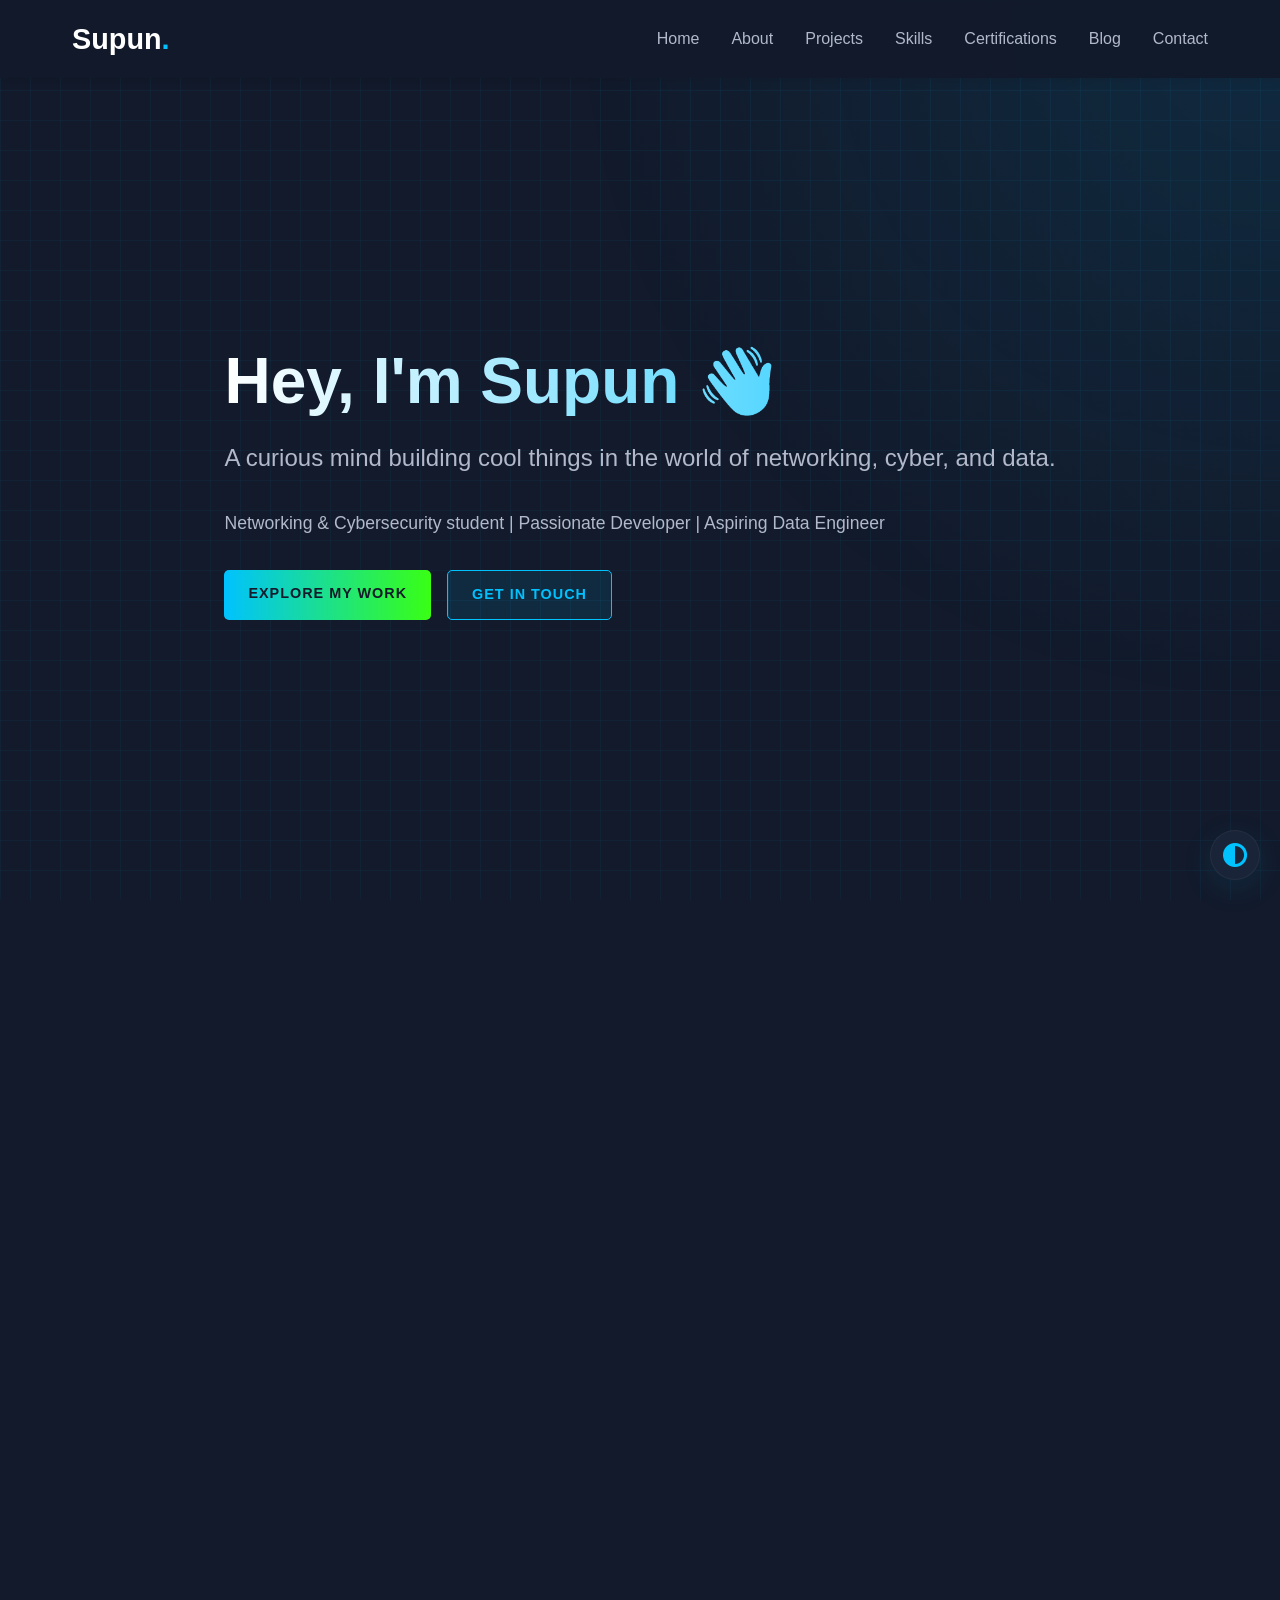
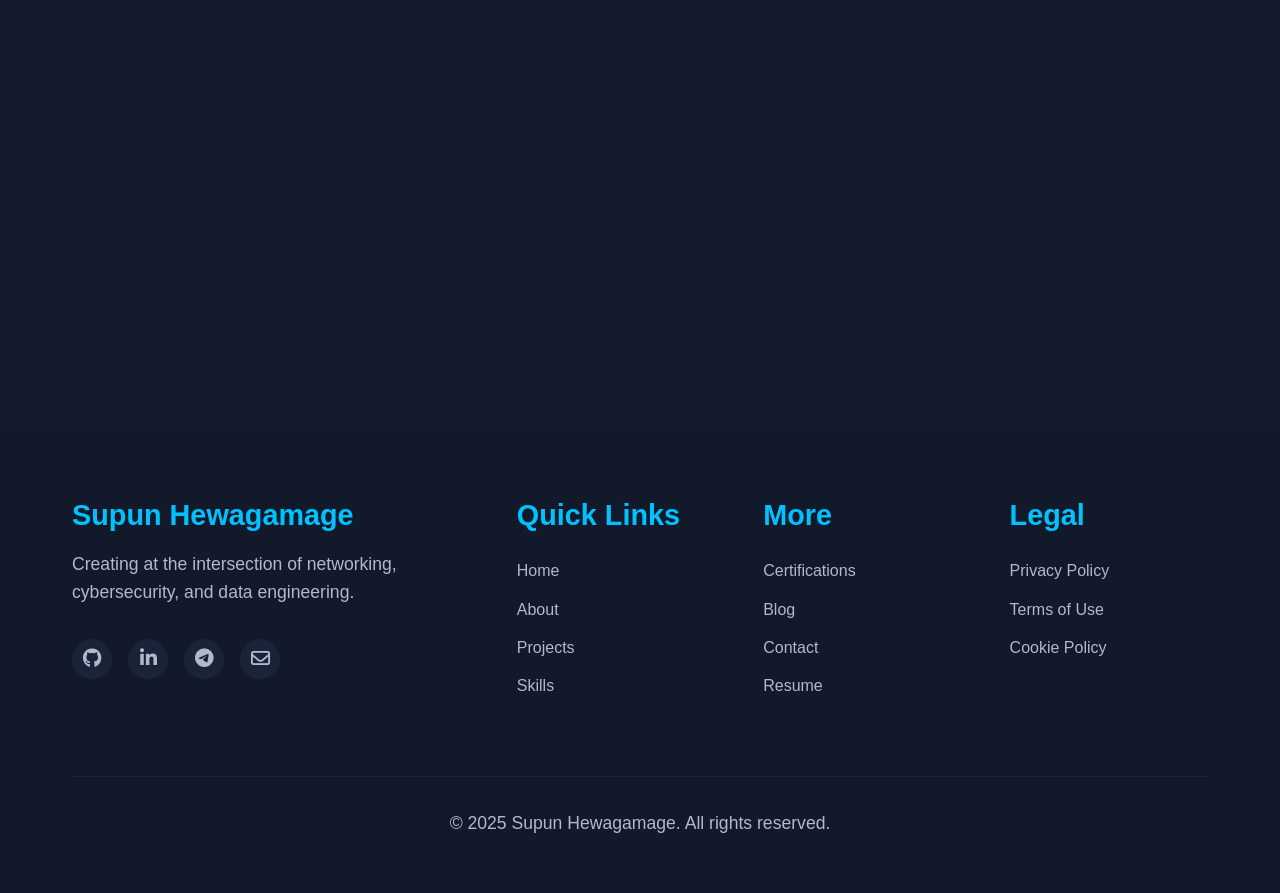
==== index.html @ 458454ac "Fixed content reveal issue" ====
<!DOCTYPE html>
<html lang="en">

<head>
    <meta charset="UTF-8">
    <meta name="viewport" content="width=device-width, initial-scale=1.0">
    <title>Supun Hewagamage | Portfolio</title>
    <link rel="stylesheet" href="https://cdnjs.cloudflare.com/ajax/libs/font-awesome/6.4.0/css/all.min.css">
    <style>
        :root {
            --dark-bg: #121a2b;
            --card-bg: #1a2438;
            --electric-blue: #00c2ff;
            --neon-green: #39ff14;
            --text-primary: #ffffff;
            --text-secondary: #b1b9cb;
            --card-shadow: 0 8px 32px rgba(0, 194, 255, 0.1);
            --glass-effect: rgba(255, 255, 255, 0.03);
        }

        * {
            margin: 0;
            padding: 0;
            box-sizing: border-box;
            font-family: 'Inter', -apple-system, BlinkMacSystemFont, 'Segoe UI', Roboto, Oxygen, Ubuntu, Cantarell, sans-serif;
        }

        body {
            background-color: var(--dark-bg);
            color: var(--text-primary);
            overflow-x: hidden;
            line-height: 1.6;
        }

        /* Scrollbar styling */
        ::-webkit-scrollbar {
            width: 8px;
        }

        ::-webkit-scrollbar-track {
            background: var(--dark-bg);
        }

        ::-webkit-scrollbar-thumb {
            background: var(--electric-blue);
            border-radius: 10px;
        }

        h1,
        h2,
        h3,
        h4,
        h5,
        h6 {
            font-weight: 700;
            margin-bottom: 1rem;
            line-height: 1.3;
        }

        h1 {
            font-size: 3rem;
            background: linear-gradient(90deg, var(--text-primary), var(--electric-blue));
            background-clip: text;
            -webkit-background-clip: text;
            color: transparent;
            margin-bottom: 1.5rem;
        }

        h2 {
            font-size: 2.2rem;
            color: var(--text-primary);
            margin-bottom: 2rem;
            position: relative;
        }

        h2::after {
            content: '';
            display: block;
            width: 60px;
            height: 4px;
            background: linear-gradient(90deg, var(--electric-blue), var(--neon-green));
            margin-top: 0.5rem;
            border-radius: 2px;
        }

        h3 {
            font-size: 1.8rem;
            color: var(--electric-blue);
        }

        p {
            margin-bottom: 1.5rem;
            color: var(--text-secondary);
            font-size: 1.1rem;
        }

        a {
            color: var(--electric-blue);
            text-decoration: none;
            transition: all 0.3s ease;
        }

        a:hover {
            color: var(--neon-green);
        }

        .container {
            max-width: 1200px;
            margin: 0 auto;
            padding: 0 2rem;
        }

        .btn {
            display: inline-block;
            background: rgba(0, 194, 255, 0.1);
            color: var(--electric-blue);
            padding: 0.8rem 1.5rem;
            border-radius: 5px;
            font-weight: 600;
            border: 1px solid var(--electric-blue);
            cursor: pointer;
            transition: all 0.3s ease;
            text-transform: uppercase;
            letter-spacing: 1px;
            font-size: 0.9rem;
            position: relative;
            overflow: hidden;
        }

        .btn::before {
            content: '';
            position: absolute;
            top: 0;
            left: 0;
            width: 100%;
            height: 100%;
            background: var(--electric-blue);
            transform: translateX(-100%);
            transition: all 0.3s ease;
            z-index: -1;
        }

        .btn:hover {
            color: var(--dark-bg);
        }

        .btn:hover::before {
            transform: translateX(0);
        }

        /* Navbar */
        nav {
            background: rgba(18, 26, 43, 0.95);
            backdrop-filter: blur(10px);
            position: fixed;
            top: 0;
            left: 0;
            width: 100%;
            z-index: 1000;
            box-shadow: 0 2px 10px rgba(0, 0, 0, 0.1);
            padding: 1rem 0;
            transition: all 0.3s ease;
        }

        nav.scrolled {
            padding: 0.7rem 0;
            background: rgba(18, 26, 43, 0.98);
        }

        .navbar {
            display: flex;
            justify-content: space-between;
            align-items: center;
        }

        .logo {
            font-size: 1.8rem;
            font-weight: 700;
            color: var(--text-primary);
            display: flex;
            align-items: center;
        }

        .logo span {
            color: var(--electric-blue);
        }

        .nav-links {
            display: flex;
            list-style: none;
            gap: 2rem;
        }

        .nav-links li a {
            color: var(--text-secondary);
            font-weight: 500;
            position: relative;
            padding: 0.5rem 0;
        }

        .nav-links li a::after {
            content: '';
            position: absolute;
            bottom: 0;
            left: 0;
            width: 0;
            height: 2px;
            background: linear-gradient(90deg, var(--electric-blue), var(--neon-green));
            transition: width 0.3s ease;
        }

        .nav-links li a:hover {
            color: var(--text-primary);
        }

        .nav-links li a:hover::after {
            width: 100%;
        }

        .hamburger {
            display: none;
            cursor: pointer;
        }

        .hamburger div {
            width: 25px;
            height: 3px;
            background-color: var(--text-primary);
            margin: 5px;
            transition: all 0.3s ease;
        }

        /* Hero Section */
        .hero {
            min-height: 100vh;
            display: flex;
            align-items: center;
            padding-top: 60px;
            position: relative;
            overflow: hidden;
        }

        .hero-content {
            width: 100%;
            position: relative;
            z-index: 2;
            animation: fadeIn 1s ease-in-out;
        }

        .hero-title {
            font-size: 4rem;
            margin-bottom: 1rem;
        }

        .hero-subtitle {
            font-size: 1.5rem;
            color: var(--text-secondary);
            margin-bottom: 2rem;
        }

        .hero-cta {
            display: flex;
            gap: 1rem;
            margin-top: 2rem;
        }

        .btn-primary {
            background: linear-gradient(90deg, var(--electric-blue), var(--neon-green));
            border: none;
            color: var(--dark-bg);
            font-weight: 700;
            position: relative;
            z-index: 1;
            overflow: hidden;
        }

        .btn-primary::before {
            content: '';
            position: absolute;
            top: 0;
            left: 0;
            width: 100%;
            height: 100%;
            background: var(--dark-bg);
            z-index: -1;
            transform: scaleX(0);
            transform-origin: right;
            transition: transform 0.3s ease;
        }

        .btn-primary:hover {
            color: var(--electric-blue);
        }

        .btn-primary:hover::before {
            transform: scaleX(1);
            transform-origin: left;
        }

        .hero-bg {
            position: absolute;
            top: 0;
            right: 0;
            width: 60%;
            height: 100%;
            background: radial-gradient(circle at right top, rgba(0, 194, 255, 0.1), transparent 60%);
            z-index: 1;
            animation: pulse 6s infinite alternate;
        }

        .hero-grid {
            position: absolute;
            top: 0;
            left: 0;
            width: 100%;
            height: 100%;
            background-image:
                linear-gradient(rgba(0, 194, 255, 0.05) 1px, transparent 1px),
                linear-gradient(90deg, rgba(0, 194, 255, 0.05) 1px, transparent 1px);
            background-size: 30px 30px;
            z-index: 0;
        }

        /* About Section */
        .about {
            padding: 6rem 0;
            position: relative;
        }

        .about-content {
            display: grid;
            grid-template-columns: 1fr 1fr;
            gap: 3rem;
            align-items: center;
        }

        .about-img {
            position: relative;
            border-radius: 10px;
            overflow: hidden;
            box-shadow: var(--card-shadow);
        }

        .about-img img {
            width: 100%;
            height: auto;
            transition: transform 0.5s ease;
        }

        .about-img:hover img {
            transform: scale(1.05);
        }

        .about-img::before {
            content: '';
            position: absolute;
            top: 0;
            left: 0;
            width: 100%;
            height: 100%;
            background: linear-gradient(45deg, rgba(0, 194, 255, 0.3), rgba(57, 255, 20, 0.3));
            opacity: 0;
            transition: opacity 0.5s ease;
        }

        .about-img:hover::before {
            opacity: 0.5;
        }

        .about-text {
            display: flex;
            flex-direction: column;
            justify-content: center;
        }

        .about-text p {
            margin-bottom: 1.5rem;
        }

        .highlight {
            color: var(--electric-blue);
            font-weight: 700;
        }

        .social-links {
            display: flex;
            gap: 1rem;
            margin-top: 2rem;
        }

        .social-link {
            display: flex;
            justify-content: center;
            align-items: center;
            width: 40px;
            height: 40px;
            border-radius: 50%;
            background: var(--card-bg);
            color: var(--text-secondary);
            font-size: 1.2rem;
            transition: all 0.3s ease;
        }

        .social-link:hover {
            background: var(--electric-blue);
            color: var(--dark-bg);
            transform: translateY(-3px);
        }

        /* Projects Section */
        .projects {
            padding: 6rem 0;
            position: relative;
            background: rgba(18, 26, 43, 0.5);
        }

        .section-header {
            text-align: center;
            margin-bottom: 3rem;
        }

        .section-header h2::after {
            margin: 0.5rem auto 0;
        }

        .projects-grid {
            display: grid;
            grid-template-columns: repeat(auto-fill, minmax(350px, 1fr));
            gap: 2rem;
        }

        .project-card {
            background: var(--card-bg);
            border-radius: 10px;
            overflow: hidden;
            box-shadow: var(--card-shadow);
            transition: all 0.3s ease;
            height: 100%;
            display: flex;
            flex-direction: column;
            position: relative;
            border: 1px solid rgba(255, 255, 255, 0.05);
        }

        .project-card:hover {
            transform: translateY(-5px);
            box-shadow: 0 15px 30px rgba(0, 194, 255, 0.2);
            border-color: rgba(0, 194, 255, 0.3);
        }

        .project-img {
            width: 100%;
            height: 200px;
            overflow: hidden;
        }

        .project-img img {
            width: 100%;
            height: 100%;
            object-fit: cover;
            transition: transform 0.5s ease;
        }

        .project-card:hover .project-img img {
            transform: scale(1.05);
        }

        .project-content {
            padding: 1.5rem;
            flex: 1;
            display: flex;
            flex-direction: column;
        }

        .project-title {
            font-size: 1.5rem;
            margin-bottom: 0.5rem;
        }

        .project-desc {
            color: var(--text-secondary);
            margin-bottom: 1rem;
            flex: 1;
        }

        .project-tech {
            display: flex;
            flex-wrap: wrap;
            gap: 0.5rem;
            margin-bottom: 1.5rem;
        }

        .tech-tag {
            background: rgba(0, 194, 255, 0.1);
            color: var(--electric-blue);
            padding: 0.3rem 0.8rem;
            border-radius: 20px;
            font-size: 0.8rem;
            font-weight: 500;
        }

        .project-links {
            display: flex;
            justify-content: flex-end;
            gap: 1rem;
        }

        .project-link {
            display: flex;
            align-items: center;
            gap: 0.5rem;
            color: var(--electric-blue);
            font-size: 0.9rem;
            font-weight: 500;
        }

        /* Skills Section */
        .skills {
            padding: 6rem 0;
            position: relative;
        }

        .skills-container {
            display: grid;
            grid-template-columns: repeat(auto-fill, minmax(250px, 1fr));
            gap: 2rem;
        }

        .skill-category {
            background: var(--card-bg);
            padding: 2rem;
            border-radius: 10px;
            box-shadow: var(--card-shadow);
            border: 1px solid rgba(255, 255, 255, 0.05);
            transition: all 0.3s ease;
        }

        .skill-category:hover {
            transform: translateY(-5px);
            box-shadow: 0 15px 30px rgba(0, 194, 255, 0.2);
            border-color: rgba(0, 194, 255, 0.3);
        }

        .skill-category h3 {
            display: flex;
            align-items: center;
            gap: 0.5rem;
            margin-bottom: 1.5rem;
            color: var(--text-primary);
        }

        .skill-category h3 i {
            color: var(--electric-blue);
        }

        .skill-list {
            list-style: none;
        }

        .skill-item {
            display: flex;
            align-items: center;
            margin-bottom: 1rem;
        }

        .skill-icon {
            width: 30px;
            display: flex;
            justify-content: center;
            color: var(--electric-blue);
            margin-right: 0.5rem;
        }

        .skill-name {
            flex: 1;
            color: var(--text-secondary);
        }

        .skill-bar {
            width: 100%;
            height: 6px;
            background: rgba(255, 255, 255, 0.1);
            border-radius: 3px;
            margin-top: 0.5rem;
            overflow: hidden;
        }

        .skill-progress {
            height: 100%;
            background: linear-gradient(90deg, var(--electric-blue), var(--neon-green));
            border-radius: 3px;
            width: 0;
            transition: width 1.5s ease;
        }

        /* Certifications Section */
        .certifications {
            padding: 6rem 0;
            position: relative;
            background: rgba(18, 26, 43, 0.5);
        }

        .cert-container {
            display: grid;
            grid-template-columns: repeat(auto-fill, minmax(300px, 1fr));
            gap: 2rem;
        }

        .cert-card {
            background: var(--card-bg);
            padding: 2rem;
            border-radius: 10px;
            box-shadow: var(--card-shadow);
            border: 1px solid rgba(255, 255, 255, 0.05);
            transition: all 0.3s ease;
            display: flex;
            flex-direction: column;
        }

        .cert-card:hover {
            transform: translateY(-5px);
            box-shadow: 0 15px 30px rgba(0, 194, 255, 0.2);
            border-color: rgba(0, 194, 255, 0.3);
        }

        .cert-logo {
            height: 60px;
            margin-bottom: 1.5rem;
            display: flex;
            align-items: center;
        }

        .cert-logo img {
            max-height: 100%;
            max-width: 100%;
        }

        .cert-title {
            font-size: 1.2rem;
            margin-bottom: 0.5rem;
        }

        .cert-issuer {
            color: var(--electric-blue);
            margin-bottom: 1rem;
            font-weight: 500;
        }

        .cert-date {
            color: var(--text-secondary);
            font-size: 0.9rem;
            margin-top: auto;
        }

        .cert-link {
            margin-top: 1rem;
            align-self: flex-start;
        }

        /* Contact Section */
        .contact {
            padding: 6rem 0;
            position: relative;
        }

        .contact-content {
            display: grid;
            grid-template-columns: 1fr 1fr;
            gap: 3rem;
        }

        .contact-info h3 {
            margin-bottom: 1.5rem;
        }

        .contact-details {
            list-style: none;
            margin-bottom: 2rem;
        }

        .contact-item {
            display: flex;
            align-items: center;
            margin-bottom: 1rem;
        }

        .contact-icon {
            width: 40px;
            height: 40px;
            background: var(--card-bg);
            border-radius: 50%;
            display: flex;
            justify-content: center;
            align-items: center;
            margin-right: 1rem;
            color: var(--electric-blue);
        }

        .contact-text {
            color: var(--text-secondary);
        }

        .contact-form {
            background: var(--card-bg);
            padding: 2rem;
            border-radius: 10px;
            box-shadow: var(--card-shadow);
            border: 1px solid rgba(255, 255, 255, 0.05);
        }

        .form-group {
            margin-bottom: 1.5rem;
        }

        .form-label {
            display: block;
            margin-bottom: 0.5rem;
            color: var(--text-secondary);
        }

        .form-control {
            width: 100%;
            padding: 0.8rem 1rem;
            border-radius: 5px;
            border: 1px solid rgba(255, 255, 255, 0.1);
            background: rgba(255, 255, 255, 0.05);
            color: var(--text-primary);
            font-size: 1rem;
            transition: all 0.3s ease;
        }

        .form-control:focus {
            outline: none;
            border-color: var(--electric-blue);
            box-shadow: 0 0 0 2px rgba(0, 194, 255, 0.2);
        }

        textarea.form-control {
            min-height: 150px;
            resize: vertical;
        }

        /* Blog Section */
        .blog {
            padding: 6rem 0;
            position: relative;
            background: rgba(18, 26, 43, 0.5);
        }

        .blog-grid {
            display: grid;
            grid-template-columns: repeat(auto-fill, minmax(350px, 1fr));
            gap: 2rem;
        }

        .blog-card {
            background: var(--card-bg);
            border-radius: 10px;
            overflow: hidden;
            box-shadow: var(--card-shadow);
            transition: all 0.3s ease;
            border: 1px solid rgba(255, 255, 255, 0.05);
        }

        .blog-card:hover {
            transform: translateY(-5px);
            box-shadow: 0 15px 30px rgba(0, 194, 255, 0.2);
            border-color: rgba(0, 194, 255, 0.3);
        }

        .blog-img {
            width: 100%;
            height: 200px;
            overflow: hidden;
        }

        .blog-img img {
            width: 100%;
            height: 100%;
            object-fit: cover;
            transition: transform 0.5s ease;
        }

        .blog-card:hover .blog-img img {
            transform: scale(1.05);
        }

        .blog-content {
            padding: 1.5rem;
        }

        .blog-date {
            font-size: 0.9rem;
            color: var(--electric-blue);
            margin-bottom: 0.5rem;
        }

        .blog-title {
            font-size: 1.5rem;
            margin-bottom: 1rem;
        }

        .blog-excerpt {
            color: var(--text-secondary);
            margin-bottom: 1.5rem;
        }

        .read-more {
            color: var(--electric-blue);
            font-weight: 500;
            display: flex;
            align-items: center;
            gap: 0.5rem;
        }

        .read-more i {
            transition: transform 0.3s ease;
        }

        .read-more:hover i {
            transform: translateX(5px);
        }

        /* Footer */
        footer {
            background: rgba(18, 26, 43, 0.95);
            padding: 4rem 0 2rem;
            position: relative;
            overflow: hidden;
        }

        .footer-content {
            display: grid;
            grid-template-columns: 2fr 1fr 1fr 1fr;
            gap: 3rem;
        }

        .footer-about h3 {
            margin-bottom: 1rem;
        }

        .footer-links h3 {
            margin-bottom: 1.5rem;
        }

        .footer-links ul {
            list-style: none;
        }

        .footer-links li {
            margin-bottom: 0.8rem;
        }

        .footer-links a {
            color: var(--text-secondary);
            transition: all 0.3s ease;
        }

        .footer-links a:hover {
            color: var(--electric-blue);
            transform: translateX(5px);
        }

        .footer-bottom {
            margin-top: 4rem;
            padding-top: 2rem;
            border-top: 1px solid rgba(255, 255, 255, 0.05);
            text-align: center;
            color: var(--text-secondary);
            font-size: 0.9rem;
        }

        /* Animations */
        @keyframes fadeIn {
            from {
                opacity: 0;
                transform: translateY(20px);
            }

            to {
                opacity: 1;
                transform: translateY(0);
            }
        }

        @keyframes pulse {
            0% {
                opacity: 0.3;
            }

            100% {
                opacity: 0.7;
            }
        }

        /* Reveal Animation */
        .reveal {
            opacity: 0;
            transform: translateY(30px);
            transition: all 1s ease;
        }

        .reveal.active {
            opacity: 1;
            transform: translateY(0);
        }

        /* Responsive Design */
        @media (max-width: 992px) {
            .hero-title {
                font-size: 3rem;
            }

            .about-content,
            .contact-content,
            .footer-content {
                grid-template-columns: 1fr;
            }

            .about-img {
                order: -1;
                max-width: 500px;
                margin: 0 auto;
            }
        }

        @media (max-width: 768px) {
            .nav-links {
                position: absolute;
                right: 0;
                top: 70px;
                background: var(--card-bg);
                width: 100%;
                flex-direction: column;
                align-items: center;
                padding: 2rem;
                gap: 1.5rem;
                transform: translateY(-150%);
                transition: transform 0.5s ease;
                z-index: 999;
            }

            .nav-links.active {
                transform: translateY(0);
            }

            .hamburger {
                display: block;
            }

            .hamburger.active .line1 {
                transform: rotate(-45deg) translate(-5px, 6px);
            }

            .hamburger.active .line2 {
                opacity: 0;
            }

            .hamburger.active .line3 {
                transform: rotate(45deg) translate(-5px, -6px);
            }

            .hero-title {
                font-size: 2.5rem;
            }

            .hero-subtitle {
                font-size: 1.2rem;
            }

            .projects-grid,
            .blog-grid {
                grid-template-columns: 1fr;
            }
        }

        @media (max-width: 576px) {
            .container {
                padding: 0 1rem;
            }

            h1 {
                font-size: 2rem;
            }

            h2 {
                font-size: 1.8rem;
            }

            .hero-cta {
                flex-direction: column;
            }

            .btn {
                width: 100%;
                text-align: center;
            }

            .skills-container {
                grid-template-columns: 1fr;
            }
        }

        /* Cursor Effect */
        .cursor {
            position: fixed;
            width: 20px;
            height: 20px;
            border-radius: 50%;
            background: rgba(0, 194, 255, 0.5);
            transform: translate(-50%, -50%);
            pointer-events: none;
            z-index: 9999;
            transition: width 0.3s, height 0.3s, background 0.3s;
            display: none;
        }

        .cursor.active {
            width: 50px;
            height: 50px;
            background: rgba(57, 255, 20, 0.2);
        }

        /* Dark mode toggle */
        .theme-toggle {
            position: fixed;
            bottom: 20px;
            right: 20px;
            width: 50px;
            height: 50px;
            border-radius: 50%;
            background: var(--card-bg);
            display: flex;
            justify-content: center;
            align-items: center;
            cursor: pointer;
            z-index: 1000;
            box-shadow: var(--card-shadow);
            border: 1px solid rgba(255, 255, 255, 0.05);
            transition: all 0.3s ease;
        }

        .theme-toggle:hover {
            transform: translateY(-5px);
            box-shadow: 0 10px 20px rgba(0, 194, 255, 0.2);
        }

        .theme-toggle i {
            color: var(--electric-blue);
            font-size: 1.5rem;
            transition: all 0.3s ease;
        }

        .theme-toggle:hover i {
            transform: rotate(180deg);
        }

        /* Background particles */
        #particles-js {
            position: fixed;
            width: 100%;
            height: 100%;
            top: 0;
            left: 0;
            z-index: -1;
        }
    </style>
</head>

<body>
    <div id="particles-js"></div>
    <div class="cursor"></div>

    <div class="theme-toggle">
        <i class="fas fa-adjust"></i>
    </div>

    <!-- Navbar -->
    <nav id="navbar">
        <div class="container navbar">
            <div class="logo">Supun<span>.</span></div>
            <ul class="nav-links">
                <li><a href="#home">Home</a></li>
                <li><a href="#about">About</a></li>
                <li><a href="#projects">Projects</a></li>
                <li><a href="#skills">Skills</a></li>
                <li><a href="#certifications">Certifications</a></li>
                <li><a href="#blog">Blog</a></li>
                <li><a href="#contact">Contact</a></li>
            </ul>
            <div class="hamburger">
                <div class="line1"></div>
                <div class="line2"></div>
                <div class="line3"></div>
            </div>
        </div>
    </nav>
    <!-- Hero Section -->
    <section id="home" class="hero">
        <div class="hero-grid"></div>
        <div class="hero-bg"></div>
        <div class="container">
            <div class="hero-content">
                <h1 class="hero-title">Hey, I'm Supun <span class="wave">👋</span></h1>
                <p class="hero-subtitle">A curious mind building cool things in the world of networking, cyber, and
                    data.</p>
                <div class="hero-desc">
                    <p>Networking & Cybersecurity student | Passionate Developer | Aspiring Data Engineer</p>
                </div>
                <div class="hero-cta">
                    <a href="#projects" class="btn btn-primary">Explore My Work</a>
                    <a href="#contact" class="btn">Get In Touch</a>
                </div>
            </div>
        </div>
    </section>

    <!-- About Section -->
    <section id="about" class="about">
        <div class="container">
            <div class="section-header reveal">
                <h2>About Me</h2>
            </div>
            <div class="about-content reveal">
                <div class="about-text">
                    <p>Hello! I'm <span class="highlight">Supun Hewagamage</span>, a networking and cybersecurity
                        student with a passion for technology that makes a difference. My journey in tech began with a
                        fascination for how digital systems connect our world, and has evolved into a deep interest in
                        protecting and optimizing these connections.</p>

                    <p>Currently pursuing my degree in <span class="highlight">Networking & Cybersecurity</span>, I
                        balance my academic studies with hands-on projects that challenge me to apply theoretical
                        knowledge to real-world problems. I'm particularly drawn to ethical hacking, creating robust
                        software solutions, and building efficient data systems.</p>

                    <p>Beyond tech, I have a keen interest in Japanese culture and language. I believe in the power of
                        combining <span class="highlight">productivity with creativity</span> – finding that sweet spot
                        where efficient systems meet innovative thinking.</p>

                    <p>My goal is to develop solutions that enhance security, streamline processes, and create
                        meaningful user experiences. Whether I'm coding a new application, designing database systems,
                        or exploring cybersecurity frameworks, I approach each project with curiosity and a
                        determination to learn.</p>

                    <div class="social-links">
                        <a href="https://github.com/" target="_blank" class="social-link"><i
                                class="fab fa-github"></i></a>
                        <a href="https://linkedin.com/" target="_blank" class="social-link"><i
                                class="fab fa-linkedin-in"></i></a>
                        <a href="https://t.me/" target="_blank" class="social-link"><i class="fab fa-telegram"></i></a>
                        <a href="mailto:supun@example.com" class="social-link"><i class="far fa-envelope"></i></a>
                    </div>
                </div>
                <div class="about-img">
                    <img src="/api/placeholder/500/600" alt="Supun Hewagamage">
                </div>
            </div>
        </div>
    </section>

    <!-- Projects Section -->
    <section id="projects" class="projects">
        <div class="container">
            <div class="section-header reveal">
                <h2>Projects</h2>
            </div>
            <div class="projects-grid reveal">
                <!-- Project 1 -->
                <div class="project-card">
                    <div class="project-img">
                        <img src="/api/placeholder/400/250" alt="Pettins Project">
                    </div>
                    <div class="project-content">
                        <h3 class="project-title">Pettins</h3>
                        <p class="project-desc">A comprehensive web application for pet insurance management, featuring
                            policy tracking, claims processing, and customer portals.</p>
                        <div class="project-tech">
                            <span class="tech-tag">React</span>
                            <span class="tech-tag">Node.js</span>
                            <span class="tech-tag">MongoDB</span>
                            <span class="tech-tag">Express</span>
                        </div>
                        <div class="project-links">
                            <a href="#" class="project-link"><i class="fab fa-github"></i> Code</a>
                            <a href="#" class="project-link"><i class="fas fa-external-link-alt"></i> Live</a>
                        </div>
                    </div>
                </div>

                <!-- Project 2 -->
                <div class="project-card">
                    <div class="project-img">
                        <img src="/api/placeholder/400/250" alt="ABM Industries Project">
                    </div>
                    <div class="project-content">
                        <h3 class="project-title">ABM Industries</h3>
                        <p class="project-desc">Desktop financial application built for business management, featuring
                            accounting tools, payroll processing, and financial reporting dashboards.</p>
                        <div class="project-tech">
                            <span class="tech-tag">C#</span>
                            <span class="tech-tag">.NET</span>
                            <span class="tech-tag">SQL Server</span>
                            <span class="tech-tag">WPF</span>
                        </div>
                        <div class="project-links">
                            <a href="#" class="project-link"><i class="fab fa-github"></i> Code</a>
                            <a href="#" class="project-link"><i class="fas fa-desktop"></i> Demo</a>
                        </div>
                    </div>
                </div>

                <!-- Project 3 -->
                <div class="project-card">
                    <div class="project-img">
                        <img src="/api/placeholder/400/250" alt="Argus Project">
                    </div>
                    <div class="project-content">
                        <h3 class="project-title">Argus</h3>
                        <p class="project-desc">Personal assistant project with natural language processing
                            capabilities, task automation, and learning algorithms to improve user experience over time.
                        </p>
                        <div class="project-tech">
                            <span class="tech-tag">Python</span>
                            <span class="tech-tag">TensorFlow</span>
                            <span class="tech-tag">NLP</span>
                            <span class="tech-tag">Flask</span>
                        </div>
                        <div class="project-links">
                            <a href="#" class="project-link"><i class="fab fa-github"></i> Code</a>
                            <a href="#" class="project-link"><i class="fas fa-robot"></i> Explore</a>
                        </div>
                    </div>
                </div>

                <!-- Project 4 -->
                <div class="project-card">
                    <div class="project-img">
                        <img src="/api/placeholder/400/250" alt="BentleyEMS Project">
                    </div>
                    <div class="project-content">
                        <h3 class="project-title">BentleyEMS</h3>
                        <p class="project-desc">UI design and development for an Enterprise Resource Planning system,
                            focusing on intuitive interfaces and efficient workflow management.</p>
                        <div class="project-tech">
                            <span class="tech-tag">UI/UX</span>
                            <span class="tech-tag">Vue.js</span>
                            <span class="tech-tag">Tailwind CSS</span>
                            <span class="tech-tag">Firebase</span>
                        </div>
                        <div class="project-links">
                            <a href="#" class="project-link"><i class="fab fa-github"></i> Code</a>
                            <a href="#" class="project-link"><i class="fas fa-palette"></i> Design</a>
                        </div>
                    </div>
                </div>
            </div>
        </div>
    </section>

    <!-- Skills Section -->
    <section id="skills" class="skills">
        <div class="container">
            <div class="section-header reveal">
                <h2>Skills</h2>
            </div>
            <div class="skills-container reveal">
                <!-- Programming Languages -->
                <div class="skill-category">
                    <h3><i class="fas fa-code"></i> Languages</h3>
                    <ul class="skill-list">
                        <li class="skill-item">
                            <div class="skill-icon"><i class="fab fa-python"></i></div>
                            <div class="skill-name">Python</div>
                            <div class="skill-bar">
                                <div class="skill-progress" style="width: 90%"></div>
                            </div>
                        </li>
                        <li class="skill-item">
                            <div class="skill-icon"><i class="fab fa-js"></i></div>
                            <div class="skill-name">JavaScript</div>
                            <div class="skill-bar">
                                <div class="skill-progress" style="width: 85%"></div>
                            </div>
                        </li>
                        <li class="skill-item">
                            <div class="skill-icon"><i class="fab fa-java"></i></div>
                            <div class="skill-name">Java</div>
                            <div class="skill-bar">
                                <div class="skill-progress" style="width: 75%"></div>
                            </div>
                        </li>
                        <li class="skill-item">
                            <div class="skill-icon"><i class="fas fa-database"></i></div>
                            <div class="skill-name">SQL</div>
                            <div class="skill-bar">
                                <div class="skill-progress" style="width: 80%"></div>
                            </div>
                        </li>
                        <li class="skill-item">
                            <div class="skill-icon"><i class="fab fa-cuttlefish"></i></div>
                            <div class="skill-name">C#</div>
                            <div class="skill-bar">
                                <div class="skill-progress" style="width: 70%"></div>
                            </div>
                        </li>
                    </ul>
                </div>

                <!-- Tools & Frameworks -->
                <div class="skill-category">
                    <h3><i class="fas fa-tools"></i> Tools & Frameworks</h3>
                    <ul class="skill-list">
                        <li class="skill-item">
                            <div class="skill-icon"><i class="fab fa-react"></i></div>
                            <div class="skill-name">React</div>
                            <div class="skill-bar">
                                <div class="skill-progress" style="width: 85%"></div>
                            </div>
                        </li>
                        <li class="skill-item">
                            <div class="skill-icon"><i class="fab fa-node-js"></i></div>
                            <div class="skill-name">Node.js</div>
                            <div class="skill-bar">
                                <div class="skill-progress" style="width: 80%"></div>
                            </div>
                        </li>
                        <li class="skill-item">
                            <div class="skill-icon"><i class="fas fa-server"></i></div>
                            <div class="skill-name">Docker</div>
                            <div class="skill-bar">
                                <div class="skill-progress" style="width: 70%"></div>
                            </div>
                        </li>
                        <li class="skill-item">
                            <div class="skill-icon"><i class="fab fa-git-alt"></i></div>
                            <div class="skill-name">Git</div>
                            <div class="skill-bar">
                                <div class="skill-progress" style="width: 90%"></div>
                            </div>
                        </li>
                        <li class="skill-item">
                            <div class="skill-icon"><i class="fas fa-database"></i></div>
                            <div class="skill-name">MongoDB</div>
                            <div class="skill-bar">
                                <div class="skill-progress" style="width: 75%"></div>
                            </div>
                        </li>
                    </ul>
                </div>

                <!-- Cybersecurity -->
                <div class="skill-category">
                    <h3><i class="fas fa-shield-alt"></i> Cybersecurity</h3>
                    <ul class="skill-list">
                        <li class="skill-item">
                            <div class="skill-icon"><i class="fas fa-bug"></i></div>
                            <div class="skill-name">Penetration Testing</div>
                            <div class="skill-bar">
                                <div class="skill-progress" style="width: 80%"></div>
                            </div>
                        </li>
                        <li class="skill-item">
                            <div class="skill-icon"><i class="fas fa-network-wired"></i></div>
                            <div class="skill-name">Network Security</div>
                            <div class="skill-bar">
                                <div class="skill-progress" style="width: 85%"></div>
                            </div>
                        </li>
                        <li class="skill-item">
                            <div class="skill-icon"><i class="fas fa-user-secret"></i></div>
                            <div class="skill-name">Ethical Hacking</div>
                            <div class="skill-bar">
                                <div class="skill-progress" style="width: 75%"></div>
                            </div>
                        </li>
                        <li class="skill-item">
                            <div class="skill-icon"><i class="fas fa-lock"></i></div>
                            <div class="skill-name">Cryptography</div>
                            <div class="skill-bar">
                                <div class="skill-progress" style="width: 70%"></div>
                            </div>
                        </li>
                        <li class="skill-item">
                            <div class="skill-icon"><i class="fas fa-file-code"></i></div>
                            <div class="skill-name">Security Auditing</div>
                            <div class="skill-bar">
                                <div class="skill-progress" style="width: 65%"></div>
                            </div>
                        </li>
                    </ul>
                </div>

                <!-- Networking -->
                <div class="skill-category">
                    <h3><i class="fas fa-network-wired"></i> Networking</h3>
                    <ul class="skill-list">
                        <li class="skill-item">
                            <div class="skill-icon"><i class="fas fa-sitemap"></i></div>
                            <div class="skill-name">TCP/IP Protocols</div>
                            <div class="skill-bar">
                                <div class="skill-progress" style="width: 90%"></div>
                            </div>
                        </li>
                        <li class="skill-item">
                            <div class="skill-icon"><i class="fas fa-wifi"></i></div>
                            <div class="skill-name">Wireless Networks</div>
                            <div class="skill-bar">
                                <div class="skill-progress" style="width: 80%"></div>
                            </div>
                        </li>
                        <li class="skill-item">
                            <div class="skill-icon"><i class="fas fa-server"></i></div>
                            <div class="skill-name">Network Administration</div>
                            <div class="skill-bar">
                                <div class="skill-progress" style="width: 85%"></div>
                            </div>
                        </li>
                        <li class="skill-item">
                            <div class="skill-icon"><i class="fas fa-shield-alt"></i></div>
                            <div class="skill-name">Firewalls & VPNs</div>
                            <div class="skill-bar">
                                <div class="skill-progress" style="width: 75%"></div>
                            </div>
                        </li>
                        <li class="skill-item">
                            <div class="skill-icon"><i class="fas fa-chart-line"></i></div>
                            <div class="skill-name">Network Monitoring</div>
                            <div class="skill-bar">
                                <div class="skill-progress" style="width: 80%"></div>
                            </div>
                        </li>
                    </ul>
                </div>
            </div>
        </div>
    </section>

    <!-- Certifications Section -->
    <section id="certifications" class="certifications">
        <div class="container">
            <div class="section-header reveal">
                <h2>Certifications</h2>
            </div>
            <div class="cert-container reveal">
                <!-- Certification 1 -->
                <div class="cert-card">
                    <div class="cert-logo">
                        <img src="/api/placeholder/120/60" alt="DataCamp Logo">
                    </div>
                    <h3 class="cert-title">Associate Data Engineer</h3>
                    <p class="cert-issuer">DataCamp</p>
                    <p class="cert-date">Issued: March 2023</p>
                    <a href="#" class="cert-link btn">View Certificate</a>
                </div>

                <!-- Certification 2 -->
                <div class="cert-card">
                    <div class="cert-logo">
                        <img src="/api/placeholder/120/60" alt="Cisco Logo">
                    </div>
                    <h3 class="cert-title">CCNA: Introduction to Networks</h3>
                    <p class="cert-issuer">Cisco NetAcad</p>
                    <p class="cert-date">Issued: January 2023</p>
                    <a href="#" class="cert-link btn">View Certificate</a>
                </div>

                <!-- Certification 3 -->
                <div class="cert-card">
                    <div class="cert-logo">
                        <img src="/api/placeholder/120/60" alt="Cisco Logo">
                    </div>
                    <h3 class="cert-title">Cybersecurity Essentials</h3>
                    <p class="cert-issuer">Cisco NetAcad</p>
                    <p class="cert-date">Issued: November 2022</p>
                    <a href="#" class="cert-link btn">View Certificate</a>
                </div>

                <!-- Placeholder for Future Certifications -->
                <div class="cert-card">
                    <div class="cert-logo">
                        <i class="fas fa-certificate" style="font-size: 2.5rem; color: var(--electric-blue);"></i>
                    </div>
                    <h3 class="cert-title">More Coming Soon</h3>
                    <p class="cert-issuer">Continuous Learning</p>
                    <p class="cert-date">Always in progress</p>
                    <a href="#" class="cert-link btn">View Journey</a>
                </div>
            </div>
        </div>
    </section>

    <!-- Blog Section -->
    <section id="blog" class="blog">
        <div class="container">
            <div class="section-header reveal">
                <h2>Notes from Supun</h2>
            </div>
            <div class="blog-grid reveal">
                <!-- Blog Post 1 -->
                <div class="blog-card">
                    <div class="blog-img">
                        <img src="/api/placeholder/400/250" alt="Blog Image">
                    </div>
                    <div class="blog-content">
                        <p class="blog-date">April 10, 2023</p>
                        <h3 class="blog-title">Understanding Zero Trust Security</h3>
                        <p class="blog-excerpt">Exploring the principles of Zero Trust Architecture and why traditional
                            network security approaches are no longer sufficient in today's distributed environments.
                        </p>
                        <a href="#" class="read-more">Read more <i class="fas fa-arrow-right"></i></a>
                    </div>
                </div>

                <!-- Blog Post 2 -->
                <div class="blog-card">
                    <div class="blog-img">
                        <img src="/api/placeholder/400/250" alt="Blog Image">
                    </div>
                    <div class="blog-content">
                        <p class="blog-date">March 15, 2023</p>
                        <h3 class="blog-title">Building Resilient Data Pipelines</h3>
                        <p class="blog-excerpt">My journey implementing fault-tolerant data processing systems and
                            lessons learned about maintaining data integrity under various failure scenarios.</p>
                        <a href="#" class="read-more">Read more <i class="fas fa-arrow-right"></i></a>
                    </div>
                </div>

                <!-- Blog Post 3 -->
                <div class="blog-card">
                    <div class="blog-img">
                        <img src="/api/placeholder/400/250" alt="Blog Image">
                    </div>
                    <div class="blog-content">
                        <p class="blog-date">February 22, 2023</p>
                        <h3 class="blog-title">The Power of UI/UX in Security Tools</h3>
                        <p class="blog-excerpt">Why security software often fails users through poor interface design,
                            and how thoughtful UX can improve security posture across organizations.</p>
                        <a href="#" class="read-more">Read more <i class="fas fa-arrow-right"></i></a>
                    </div>
                </div>
            </div>
        </div>
    </section>

    <!-- Contact Section -->
    <section id="contact" class="contact">
        <div class="container">
            <div class="section-header reveal">
                <h2>Get In Touch</h2>
            </div>
            <div class="contact-content reveal">
                <div class="contact-info">
                    <h3>Let's Connect</h3>
                    <p>Whether you have a project in mind, a question about my work, or just want to say hello, I'd love
                        to hear from you. Feel free to reach out through any of the channels below.</p>
                    <ul class="contact-details">
                        <li class="contact-item">
                            <div class="contact-icon">
                                <i class="far fa-envelope"></i>
                            </div>
                            <div class="contact-text">supun@example.com</div>
                        </li>
                        <li class="contact-item">
                            <div class="contact-icon">
                                <i class="fab fa-github"></i>
                            </div>
                            <div class="contact-text">github.com/supun</div>
                        </li>
                        <li class="contact-item">
                            <div class="contact-icon">
                                <i class="fab fa-linkedin"></i>
                            </div>
                            <div class="contact-text">linkedin.com/in/supun</div>
                        </li>
                        <li class="contact-item">
                            <div class="contact-icon">
                                <i class="fab fa-telegram"></i>
                            </div>
                            <div class="contact-text">t.me/supun</div>
                        </li>
                    </ul>
                    <p>I'm currently open to freelance opportunities, interesting projects, and collaboration in the
                        fields of networking, cybersecurity, and data engineering.</p>
                </div>
                <div class="contact-form">
                    <form id="contactForm">
                        <div class="form-group">
                            <label for="name" class="form-label">Name</label>
                            <input type="text" id="name" class="form-control" required>
                        </div>
                        <div class="form-group">
                            <label for="email" class="form-label">Email</label>
                            <input type="email" id="email" class="form-control" required>
                        </div>
                        <div class="form-group">
                            <label for="subject" class="form-label">Subject</label>
                            <input type="text" id="subject" class="form-control" required>
                        </div>
                        <div class="form-group">
                            <label for="message" class="form-label">Message</label>
                            <textarea id="message" class="form-control" required></textarea>
                        </div>
                        <button type="submit" class="btn btn-primary">Send Message</button>
                    </form>
                </div>
            </div>
        </div>
    </section>

    <!-- Footer -->
    <footer>
        <div class="container">
            <div class="footer-content">
                <div class="footer-about">
                    <h3>Supun Hewagamage</h3>
                    <p>Creating at the intersection of networking, cybersecurity, and data engineering.</p>
                    <div class="social-links">
                        <a href="https://github.com/" target="_blank" class="social-link"><i
                                class="fab fa-github"></i></a>
                        <a href="https://linkedin.com/" target="_blank" class="social-link"><i
                                class="fab fa-linkedin-in"></i></a>
                        <a href="https://t.me/" target="_blank" class="social-link"><i class="fab fa-telegram"></i></a>
                        <a href="mailto:supun@example.com" class="social-link"><i class="far fa-envelope"></i></a>
                    </div>
                </div>
                <div class="footer-links">
                    <h3>Quick Links</h3>
                    <ul>
                        <li><a href="#home">Home</a></li>
                        <li><a href="#about">About</a></li>
                        <li><a href="#projects">Projects</a></li>
                        <li><a href="#skills">Skills</a></li>
                    </ul>
                </div>
                <div class="footer-links">
                    <h3>More</h3>
                    <ul>
                        <li><a href="#certifications">Certifications</a></li>
                        <li><a href="#blog">Blog</a></li>
                        <li><a href="#contact">Contact</a></li>
                        <li><a href="#">Resume</a></li>
                    </ul>
                </div>
                <div class="footer-links">
                    <h3>Legal</h3>
                    <ul>
                        <li><a href="#">Privacy Policy</a></li>
                        <li><a href="#">Terms of Use</a></li>
                        <li><a href="#">Cookie Policy</a></li>
                    </ul>
                </div>
            </div>
            <div class="footer-bottom">
                <p>&copy; 2025 Supun Hewagamage. All rights reserved.</p>
            </div>
        </div>
    </footer>

    <!-- Particles.js -->
    <script src="https://cdnjs.cloudflare.com/ajax/libs/particles.js/2.0.0/particles.min.js"></script>

    <!-- Main Script -->
    <script>
        // Particles.js initialization
        particlesJS('particles-js', {
            "particles": {
                "number": {
                    "value": 80,
                    "density": {
                        "enable": true,
                        "value_area": 800
                    }
                },
                "color": {
                    "value": "#00c2ff"
                },
                "shape": {
                    "type": "circle",
                    "stroke": {
                        "width": 0,
                        "color": "#000000"
                    },
                    "polygon": {
                        "nb_sides": 5
                    }
                },
                "opacity": {
                    "value": 0.2,
                    "random": false,
                    "anim": {
                        "enable": false,
                        "speed": 1,
                        "opacity_min": 0.1,
                        "sync": false
                    }
                },
                "size": {
                    "value": 3,
                    "random": true,
                    "anim": {
                        "enable": false,
                        "speed": 40,
                        "size_min": 0.1,
                        "sync": false
                    }
                },
                "line_linked": {
                    "enable": true,
                    "distance": 150,
                    "color": "#00c2ff",
                    "opacity": 0.2,
                    "width": 1
                },
                "move": {
                    "enable": true,
                    "speed": 2,
                    "direction": "none",
                    "random": false,
                    "straight": false,
                    "out_mode": "out",
                    "bounce": false,
                    "attract": {
                        "enable": false,
                        "rotateX": 600,
                        "rotateY": 1200
                    }
                }
            },
            "interactivity": {
                "detect_on": "canvas",
                "events": {
                    "onhover": {
                        "enable": true,
                        "mode": "grab"
                    },
                    "onclick": {
                        "enable": true,
                        "mode": "push"
                    },
                    "resize": true
                },
                "modes": {
                    "grab": {
                        "distance": 140,
                        "line_linked": {
                            "opacity": 1
                        }
                    },
                    "bubble": {
                        "distance": 400,
                        "size": 40,
                        "duration": 2,
                        "opacity": 8,
                        "speed": 3
                    },
                    "repulse": {
                        "distance": 200,
                        "duration": 0.4
                    },
                    "push": {
                        "particles_nb": 4
                    },
                    "remove": {
                        "particles_nb": 2
                    }
                }
            },
            "retina_detect": true
        });

        // Navbar Scroll Effect
        window.addEventListener('scroll', function () {
            const navbar = document.querySelector('nav');
            if (window.scrollY > 50) {
                navbar.classList.add('scrolled');
            } else {
                navbar.classList.remove('scrolled');
            }
        });

        // Hamburger Menu Toggle
        const hamburger = document.querySelector('.hamburger');
        const navLinks = document.querySelector('.nav-links');

        hamburger.addEventListener('click', () => {
            hamburger.classList.toggle('active');
            navLinks.classList.toggle('active');
        });

        // Close mobile menu when clicking a link
        document.querySelectorAll('.nav-links li a').forEach(link => {
            link.addEventListener('click', () => {
                hamburger.classList.remove('active');
                navLinks.classList.remove('active');
                document.body.classList.remove('no-scroll');
            });
        });

        // Close menu when clicking outside
        document.addEventListener('click', (e) => {
            if (navLinks.classList.contains('active') &&
                !navLinks.contains(e.target) &&
                !hamburger.contains(e.target)) {
                hamburger.classList.remove('active');
                navLinks.classList.remove('active');
                document.body.classList.remove('no-scroll');
            }
        });

        // Smooth scroll for anchor links
        document.querySelectorAll('a[href^="#"]').forEach(anchor => {
            anchor.addEventListener('click', function (e) {
                e.preventDefault();
                const targetId = this.getAttribute('href');
                if (targetId === '#') return;

                const targetElement = document.querySelector(targetId);
                if (targetElement) {
                    targetElement.scrollIntoView({
                        behavior: 'smooth',
                        block: 'start'
                    });
                }
            });
        });

        // Add active class to nav items on scroll
        window.addEventListener('scroll', () => {
            const sections = document.querySelectorAll('section');
            const navItems = document.querySelectorAll('.nav-links li a');

            let currentSection = '';

            sections.forEach(section => {
                const sectionTop = section.offsetTop - 100;
                const sectionHeight = section.offsetHeight;

                if (window.scrollY >= sectionTop && window.scrollY < sectionTop + sectionHeight) {
                    currentSection = section.getAttribute('id');
                }
            });

            navItems.forEach(item => {
                item.classList.remove('active');
                if (item.getAttribute('href') === `#${currentSection}`) {
                    item.classList.add('active');
                }
            });
        });

        // Header scroll effect
        const header = document.querySelector('header');
        let lastScrollY = 0;

        window.addEventListener('scroll', () => {
            const currentScrollY = window.scrollY;

            // Add shadow and background when scrolled
            if (currentScrollY > 50) {
                header.classList.add('scrolled');
            } else {
                header.classList.remove('scrolled');
            }

            // Hide header when scrolling down, show when scrolling up
            if (currentScrollY > lastScrollY && currentScrollY > 200) {
                header.classList.add('hidden');
            } else {
                header.classList.remove('hidden');
            }

            lastScrollY = currentScrollY;
        });

        // Scroll Reveal Animation
        function revealOnScroll() {
            const reveals = document.querySelectorAll('.reveal');

            for (let i = 0; i < reveals.length; i++) {
                const windowHeight = window.innerHeight;
                const revealTop = reveals[i].getBoundingClientRect().top;
                const revealPoint = 100; // Adjust this value to control when animation triggers

                if (revealTop < windowHeight - revealPoint) {
                    reveals[i].classList.add('active');
                } else {
                    // Optional: Remove this if you want animations to happen only once
                    reveals[i].classList.remove('active');
                }
            }
        }

        // Initialize scroll reveal on page load
        window.addEventListener('DOMContentLoaded', () => {
            revealOnScroll(); // Check elements already in view on load
        });

        // Add scroll event listener
        window.addEventListener('scroll', revealOnScroll);
    </script>
</body>

</html>
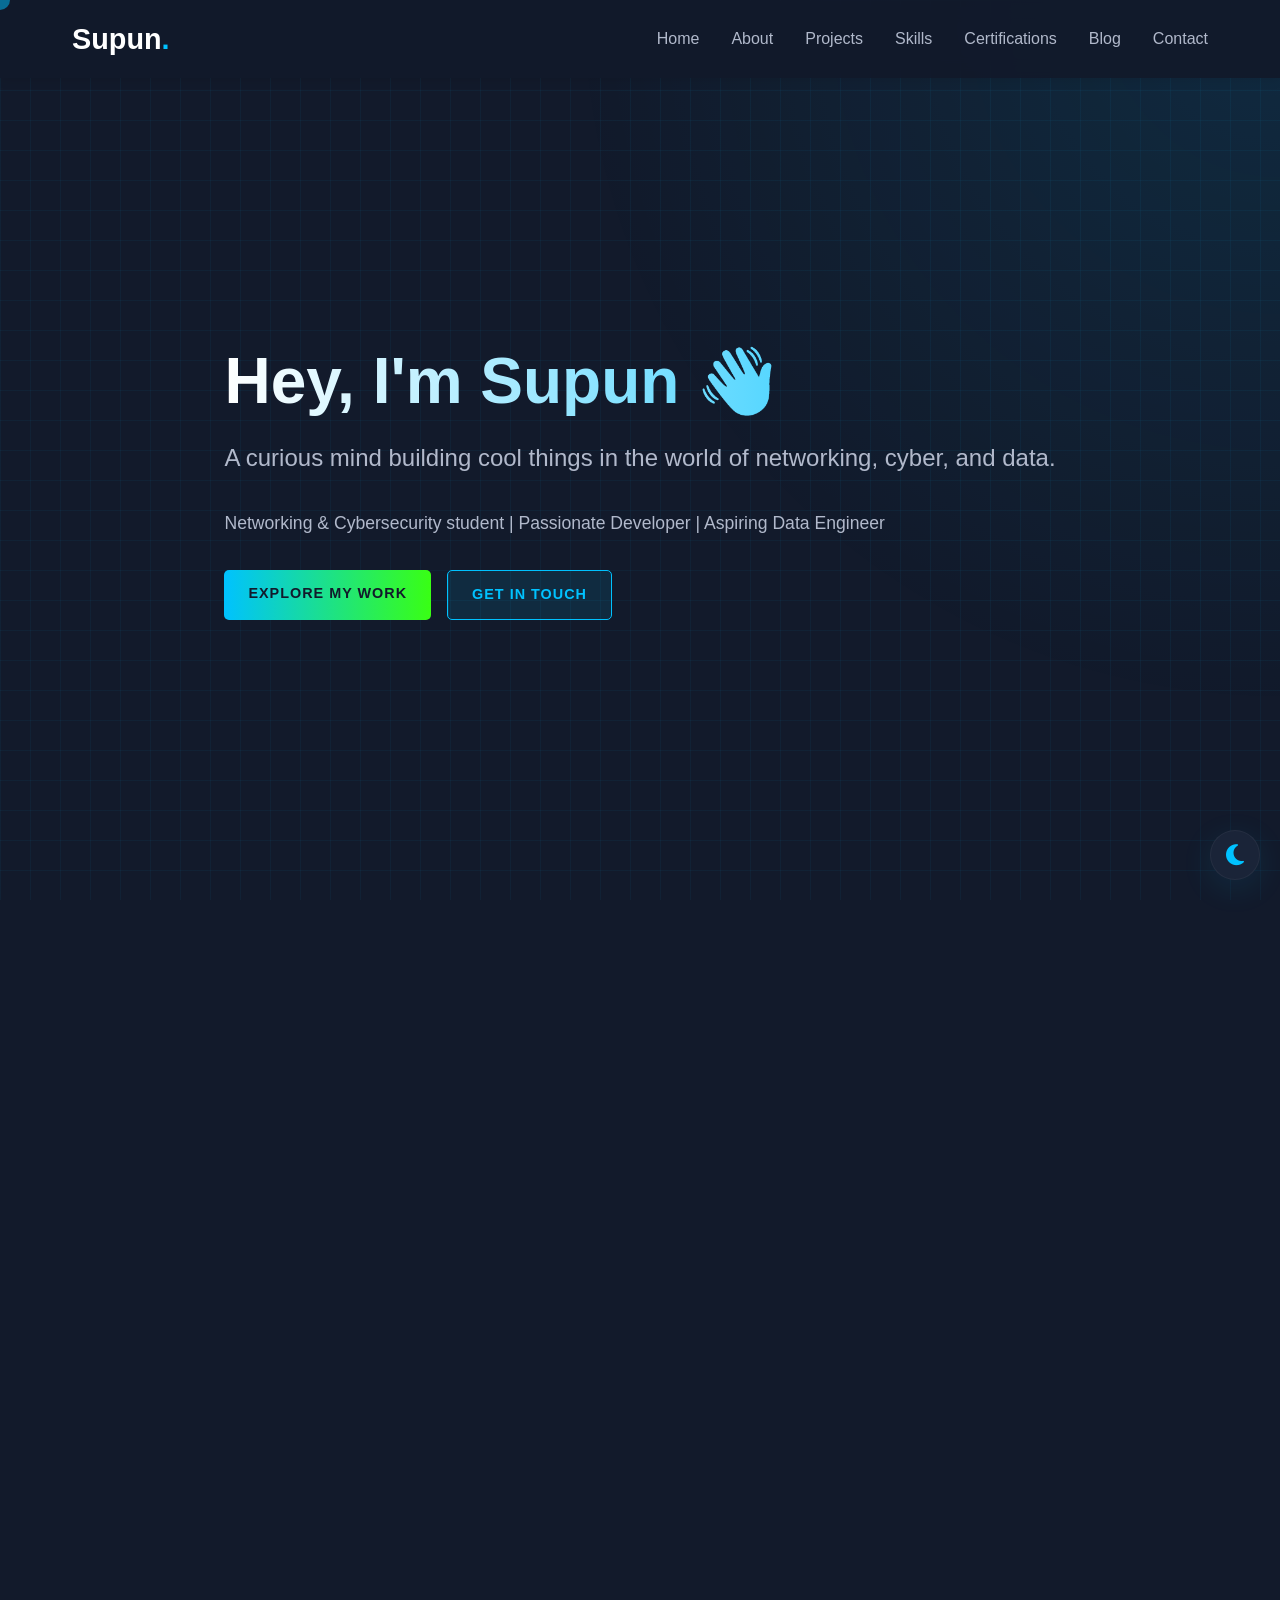
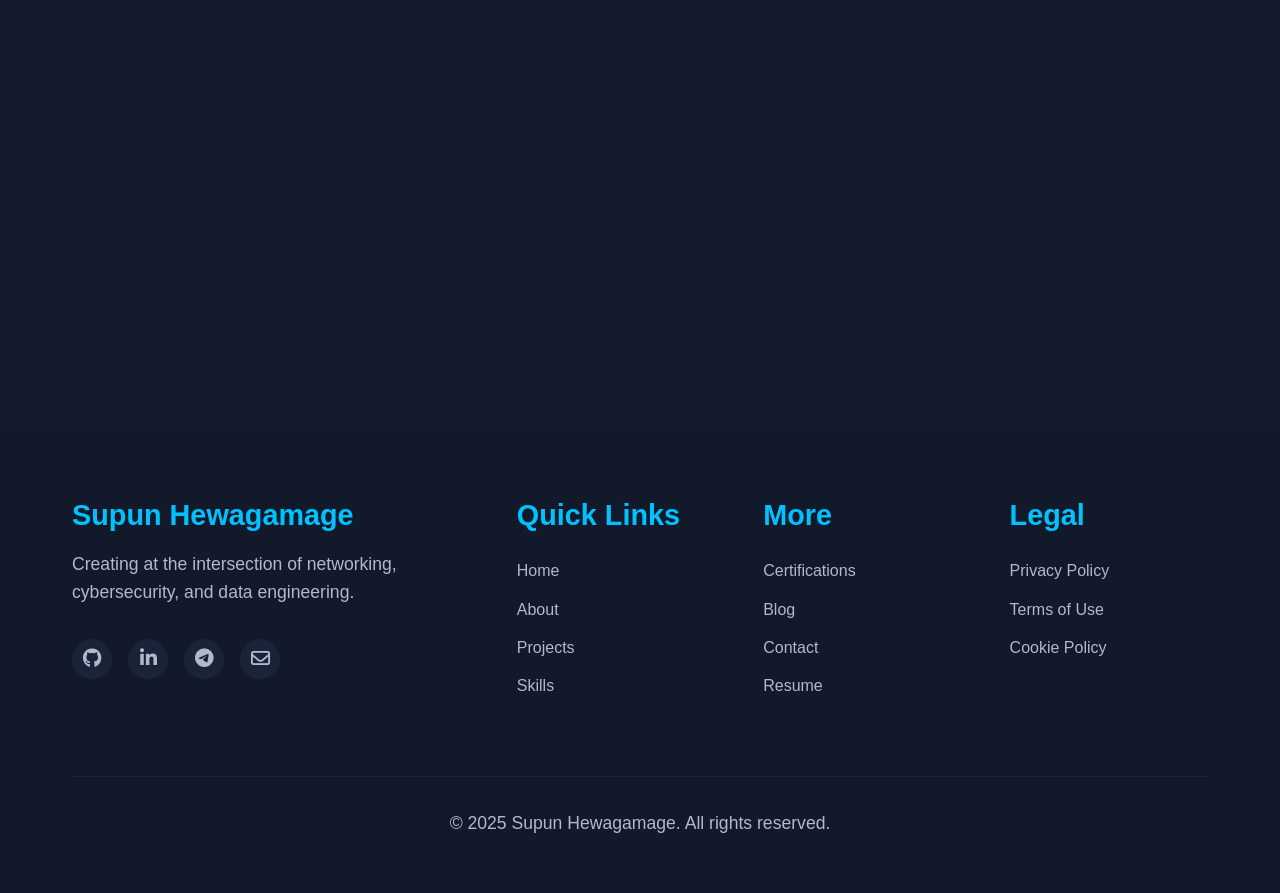
==== commit 07980b71: "Custom cursor update" ====
--- a/index.html
+++ b/index.html
@@ -18,6 +18,8 @@
             --glass-effect: rgba(255, 255, 255, 0.03);
         }
 
+
+
         * {
             margin: 0;
             padding: 0;
@@ -1012,7 +1014,6 @@
             pointer-events: none;
             z-index: 9999;
             transition: width 0.3s, height 0.3s, background 0.3s;
-            display: none;
         }
 
         .cursor.active {
@@ -1072,7 +1073,7 @@
     <div class="cursor"></div>
 
     <div class="theme-toggle">
-        <i class="fas fa-adjust"></i>
+        <i class="fas fa-moon"></i> <!-- Default shows moon (dark mode) -->
     </div>
 
     <!-- Navbar -->
@@ -1308,7 +1309,7 @@
 
                 <!-- Tools & Frameworks -->
                 <div class="skill-category">
-                    <h3><i class="fas fa-tools"></i> Tools & Frameworks</h3>
+                    <h3><i class="fas fa-tools"></i> Tools</h3>
                     <ul class="skill-list">
                         <li class="skill-item">
                             <div class="skill-icon"><i class="fab fa-react"></i></div>
@@ -1350,7 +1351,7 @@
 
                 <!-- Cybersecurity -->
                 <div class="skill-category">
-                    <h3><i class="fas fa-shield-alt"></i> Cybersecurity</h3>
+                    <h3><i class="fas fa-shield-alt"></i> Cybersec</h3>
                     <ul class="skill-list">
                         <li class="skill-item">
                             <div class="skill-icon"><i class="fas fa-bug"></i></div>
@@ -1897,6 +1898,61 @@
 
         // Add scroll event listener
         window.addEventListener('scroll', revealOnScroll);
+
+        // Add this to activate theme toggle rotation
+        document.querySelector('.theme-toggle').addEventListener('click', function () {
+            this.querySelector('i').classList.toggle('rotated');
+        });
+
+        // Theme Toggle Functionality
+        const themeToggle = document.querySelector('.theme-toggle');
+        const themeIcon = themeToggle.querySelector('i');
+
+        // Check for saved user preference or use system preference
+        function initializeTheme() {
+            const savedTheme = localStorage.getItem('theme');
+            const systemPrefersDark = window.matchMedia('(prefers-color-scheme: dark)').matches;
+
+            if (savedTheme === 'light' || (!savedTheme && !systemPrefersDark)) {
+                document.documentElement.classList.add('light-theme');
+                themeIcon.classList.replace('fa-moon', 'fa-sun');
+            }
+        }
+
+        // Toggle theme function
+        function toggleTheme() {
+            const htmlEl = document.documentElement;
+            htmlEl.classList.toggle('light-theme');
+
+            if (htmlEl.classList.contains('light-theme')) {
+                localStorage.setItem('theme', 'light');
+                themeIcon.classList.replace('fa-moon', 'fa-sun');
+            } else {
+                localStorage.setItem('theme', 'dark');
+                themeIcon.classList.replace('fa-sun', 'fa-moon');
+            }
+        }
+
+        // Initialize theme on load
+        initializeTheme();
+
+        // Add click event
+        themeToggle.addEventListener('click', toggleTheme);
+
+        // Custom cursor effect (optional)
+        const cursor = document.querySelector('.cursor');
+        document.addEventListener('mousemove', (e) => {
+            cursor.style.left = e.clientX + 'px';
+            cursor.style.top = e.clientY + 'px';
+        });
+
+        document.addEventListener('mousedown', () => {
+            cursor.classList.add('active');
+        });
+
+        document.addEventListener('mouseup', () => {
+            cursor.classList.remove('active');
+        });
     </script>
 </body>
 
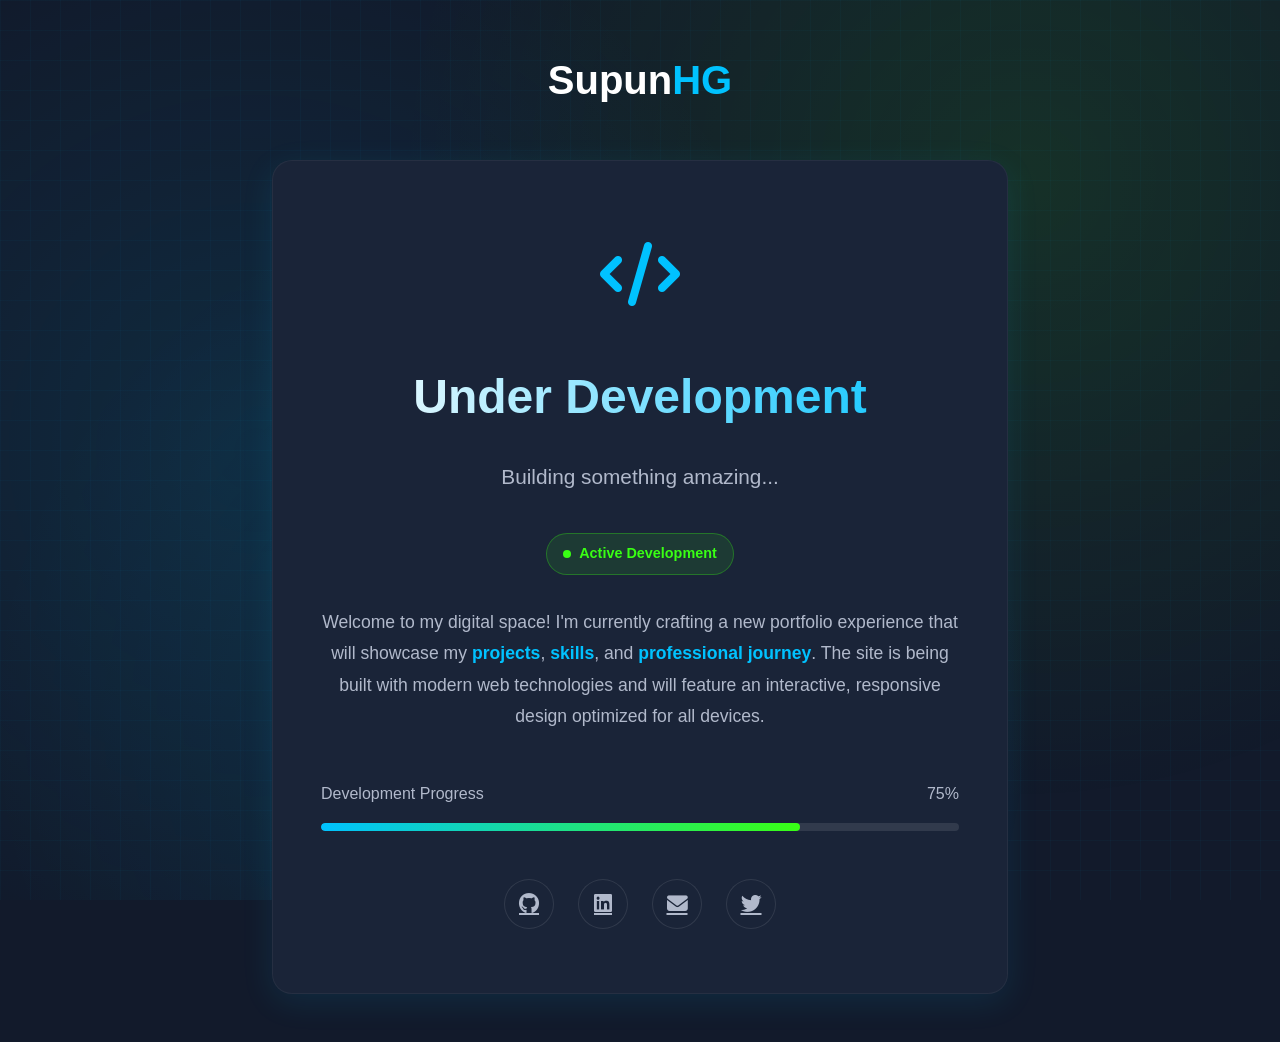
==== commit 8838fc34: "Site brought down for maintenance. Updated README.md and index.html, backup file not ignored." ====
--- a/index.html
+++ b/index.html
@@ -4,7 +4,7 @@
 <head>
     <meta charset="UTF-8">
     <meta name="viewport" content="width=device-width, initial-scale=1.0">
-    <title>Supun Hewagamage | Portfolio</title>
+    <title>Supun Hewagamage | Under Development</title>
     <link rel="stylesheet" href="https://cdnjs.cloudflare.com/ajax/libs/font-awesome/6.4.0/css/all.min.css">
     <style>
         :root {
@@ -18,8 +18,6 @@
             --glass-effect: rgba(255, 255, 255, 0.03);
         }
 
-
-
         * {
             margin: 0;
             padding: 0;
@@ -32,9 +30,12 @@
             color: var(--text-primary);
             overflow-x: hidden;
             line-height: 1.6;
-        }
-
-        /* Scrollbar styling */
+            min-height: 100vh;
+            display: flex;
+            align-items: center;
+            justify-content: center;
+        }
+
         ::-webkit-scrollbar {
             width: 8px;
         }
@@ -48,1912 +49,442 @@
             border-radius: 10px;
         }
 
-        h1,
-        h2,
-        h3,
-        h4,
-        h5,
-        h6 {
+        .bg-animation {
+            position: fixed;
+            top: 0;
+            left: 0;
+            width: 100%;
+            height: 100%;
+            z-index: -2;
+            background: radial-gradient(circle at 20% 50%, rgba(0, 194, 255, 0.1) 0%, transparent 50%),
+                        radial-gradient(circle at 80% 20%, rgba(57, 255, 20, 0.1) 0%, transparent 50%),
+                        radial-gradient(circle at 40% 80%, rgba(0, 194, 255, 0.08) 0%, transparent 50%);
+            animation: backgroundPulse 8s ease-in-out infinite alternate;
+        }
+
+        .grid-overlay {
+            position: fixed;
+            top: 0;
+            left: 0;
+            width: 100%;
+            height: 100%;
+            z-index: -1;
+            background-image:
+                linear-gradient(rgba(0, 194, 255, 0.03) 1px, transparent 1px),
+                linear-gradient(90deg, rgba(0, 194, 255, 0.03) 1px, transparent 1px);
+            background-size: 30px 30px;
+            animation: gridMove 20s linear infinite;
+        }
+
+        .development-container {
+            max-width: 800px;
+            margin: 0 auto;
+            padding: 3rem 2rem;
+            text-align: center;
+            position: relative;
+            z-index: 10;
+        }
+
+        .logo {
+            font-size: 2.5rem;
             font-weight: 700;
-            margin-bottom: 1rem;
-            line-height: 1.3;
-        }
-
-        h1 {
-            font-size: 3rem;
-            background: linear-gradient(90deg, var(--text-primary), var(--electric-blue));
-            background-clip: text;
-            -webkit-background-clip: text;
-            color: transparent;
-            margin-bottom: 1.5rem;
-        }
-
-        h2 {
-            font-size: 2.2rem;
             color: var(--text-primary);
-            margin-bottom: 2rem;
-            position: relative;
-        }
-
-        h2::after {
-            content: '';
-            display: block;
-            width: 60px;
-            height: 4px;
-            background: linear-gradient(90deg, var(--electric-blue), var(--neon-green));
-            margin-top: 0.5rem;
-            border-radius: 2px;
-        }
-
-        h3 {
-            font-size: 1.8rem;
+            margin-bottom: 3rem;
+            animation: fadeInDown 1s ease-out;
+        }
+
+        .logo span {
             color: var(--electric-blue);
         }
 
-        p {
-            margin-bottom: 1.5rem;
-            color: var(--text-secondary);
-            font-size: 1.1rem;
-        }
-
-        a {
-            color: var(--electric-blue);
-            text-decoration: none;
-            transition: all 0.3s ease;
-        }
-
-        a:hover {
-            color: var(--neon-green);
-        }
-
-        .container {
-            max-width: 1200px;
-            margin: 0 auto;
-            padding: 0 2rem;
-        }
-
-        .btn {
-            display: inline-block;
-            background: rgba(0, 194, 255, 0.1);
-            color: var(--electric-blue);
-            padding: 0.8rem 1.5rem;
-            border-radius: 5px;
-            font-weight: 600;
-            border: 1px solid var(--electric-blue);
-            cursor: pointer;
-            transition: all 0.3s ease;
-            text-transform: uppercase;
-            letter-spacing: 1px;
-            font-size: 0.9rem;
+        .development-card {
+            background: var(--card-bg);
+            border-radius: 20px;
+            padding: 4rem 3rem;
+            box-shadow: var(--card-shadow);
+            border: 1px solid rgba(255, 255, 255, 0.05);
+            backdrop-filter: blur(10px);
             position: relative;
             overflow: hidden;
-        }
-
-        .btn::before {
+            animation: fadeInUp 1s ease-out 0.3s both;
+        }
+
+        .development-card::before {
             content: '';
             position: absolute;
             top: 0;
             left: 0;
             width: 100%;
             height: 100%;
-            background: var(--electric-blue);
-            transform: translateX(-100%);
-            transition: all 0.3s ease;
-            z-index: -1;
-        }
-
-        .btn:hover {
-            color: var(--dark-bg);
-        }
-
-        .btn:hover::before {
-            transform: translateX(0);
-        }
-
-        /* Navbar */
-        nav {
-            background: rgba(18, 26, 43, 0.95);
-            backdrop-filter: blur(10px);
-            position: fixed;
-            top: 0;
-            left: 0;
-            width: 100%;
-            z-index: 1000;
-            box-shadow: 0 2px 10px rgba(0, 0, 0, 0.1);
-            padding: 1rem 0;
-            transition: all 0.3s ease;
-        }
-
-        nav.scrolled {
-            padding: 0.7rem 0;
-            background: rgba(18, 26, 43, 0.98);
-        }
-
-        .navbar {
+            background: linear-gradient(45deg, rgba(0, 194, 255, 0.05), rgba(57, 255, 20, 0.05));
+            opacity: 0;
+            transition: opacity 0.5s ease;
+        }
+
+        .development-card:hover::before {
+            opacity: 1;
+        }
+
+        .development-icon {
+            font-size: 4rem;
+            color: var(--electric-blue);
+            margin-bottom: 2rem;
+            animation: pulse 2s ease-in-out infinite;
+        }
+
+        .development-title {
+            font-size: 3rem;
+            font-weight: 700;
+            background: linear-gradient(90deg, var(--text-primary), var(--electric-blue));
+            background-clip: text;
+            -webkit-background-clip: text;
+            color: transparent;
+            margin-bottom: 1.5rem;
+            animation: fadeInUp 1s ease-out 0.6s both;
+        }
+
+        .development-subtitle {
+            font-size: 1.3rem;
+            color: var(--text-secondary);
+            margin-bottom: 2.5rem;
+            animation: fadeInUp 1s ease-out 0.9s both;
+        }
+
+        .development-message {
+            font-size: 1.1rem;
+            color: var(--text-secondary);
+            margin-bottom: 3rem;
+            line-height: 1.8;
+            animation: fadeInUp 1s ease-out 1.2s both;
+        }
+
+        .highlight {
+            color: var(--electric-blue);
+            font-weight: 600;
+        }
+
+        .progress-container {
+            margin: 3rem 0;
+            animation: fadeInUp 1s ease-out 1.5s both;
+        }
+
+        .progress-label {
+            font-size: 1rem;
+            color: var(--text-secondary);
+            margin-bottom: 1rem;
             display: flex;
             justify-content: space-between;
             align-items: center;
         }
 
-        .logo {
-            font-size: 1.8rem;
-            font-weight: 700;
-            color: var(--text-primary);
-            display: flex;
-            align-items: center;
-        }
-
-        .logo span {
-            color: var(--electric-blue);
-        }
-
-        .nav-links {
-            display: flex;
-            list-style: none;
-            gap: 2rem;
-        }
-
-        .nav-links li a {
-            color: var(--text-secondary);
-            font-weight: 500;
+        .progress-bar {
+            width: 100%;
+            height: 8px;
+            background: rgba(255, 255, 255, 0.1);
+            border-radius: 4px;
+            overflow: hidden;
             position: relative;
-            padding: 0.5rem 0;
-        }
-
-        .nav-links li a::after {
-            content: '';
-            position: absolute;
-            bottom: 0;
-            left: 0;
+        }
+
+        .progress-fill {
+            height: 100%;
+            background: linear-gradient(90deg, var(--electric-blue), var(--neon-green));
+            border-radius: 4px;
             width: 0;
-            height: 2px;
-            background: linear-gradient(90deg, var(--electric-blue), var(--neon-green));
-            transition: width 0.3s ease;
-        }
-
-        .nav-links li a:hover {
-            color: var(--text-primary);
-        }
-
-        .nav-links li a:hover::after {
-            width: 100%;
-        }
-
-        .hamburger {
-            display: none;
-            cursor: pointer;
-        }
-
-        .hamburger div {
-            width: 25px;
-            height: 3px;
-            background-color: var(--text-primary);
-            margin: 5px;
-            transition: all 0.3s ease;
-        }
-
-        /* Hero Section */
-        .hero {
-            min-height: 100vh;
-            display: flex;
-            align-items: center;
-            padding-top: 60px;
-            position: relative;
-            overflow: hidden;
-        }
-
-        .hero-content {
-            width: 100%;
-            position: relative;
-            z-index: 2;
-            animation: fadeIn 1s ease-in-out;
-        }
-
-        .hero-title {
-            font-size: 4rem;
-            margin-bottom: 1rem;
-        }
-
-        .hero-subtitle {
-            font-size: 1.5rem;
-            color: var(--text-secondary);
-            margin-bottom: 2rem;
-        }
-
-        .hero-cta {
-            display: flex;
-            gap: 1rem;
-            margin-top: 2rem;
-        }
-
-        .btn-primary {
-            background: linear-gradient(90deg, var(--electric-blue), var(--neon-green));
-            border: none;
-            color: var(--dark-bg);
-            font-weight: 700;
-            position: relative;
-            z-index: 1;
-            overflow: hidden;
-        }
-
-        .btn-primary::before {
-            content: '';
-            position: absolute;
-            top: 0;
-            left: 0;
-            width: 100%;
-            height: 100%;
-            background: var(--dark-bg);
-            z-index: -1;
-            transform: scaleX(0);
-            transform-origin: right;
-            transition: transform 0.3s ease;
-        }
-
-        .btn-primary:hover {
-            color: var(--electric-blue);
-        }
-
-        .btn-primary:hover::before {
-            transform: scaleX(1);
-            transform-origin: left;
-        }
-
-        .hero-bg {
-            position: absolute;
-            top: 0;
-            right: 0;
-            width: 60%;
-            height: 100%;
-            background: radial-gradient(circle at right top, rgba(0, 194, 255, 0.1), transparent 60%);
-            z-index: 1;
-            animation: pulse 6s infinite alternate;
-        }
-
-        .hero-grid {
-            position: absolute;
-            top: 0;
-            left: 0;
-            width: 100%;
-            height: 100%;
-            background-image:
-                linear-gradient(rgba(0, 194, 255, 0.05) 1px, transparent 1px),
-                linear-gradient(90deg, rgba(0, 194, 255, 0.05) 1px, transparent 1px);
-            background-size: 30px 30px;
-            z-index: 0;
-        }
-
-        /* About Section */
-        .about {
-            padding: 6rem 0;
-            position: relative;
-        }
-
-        .about-content {
-            display: grid;
-            grid-template-columns: 1fr 1fr;
-            gap: 3rem;
-            align-items: center;
-        }
-
-        .about-img {
-            position: relative;
-            border-radius: 10px;
-            overflow: hidden;
-            box-shadow: var(--card-shadow);
-        }
-
-        .about-img img {
-            width: 100%;
-            height: auto;
-            transition: transform 0.5s ease;
-        }
-
-        .about-img:hover img {
-            transform: scale(1.05);
-        }
-
-        .about-img::before {
-            content: '';
-            position: absolute;
-            top: 0;
-            left: 0;
-            width: 100%;
-            height: 100%;
-            background: linear-gradient(45deg, rgba(0, 194, 255, 0.3), rgba(57, 255, 20, 0.3));
-            opacity: 0;
-            transition: opacity 0.5s ease;
-        }
-
-        .about-img:hover::before {
-            opacity: 0.5;
-        }
-
-        .about-text {
-            display: flex;
-            flex-direction: column;
-            justify-content: center;
-        }
-
-        .about-text p {
-            margin-bottom: 1.5rem;
-        }
-
-        .highlight {
-            color: var(--electric-blue);
-            font-weight: 700;
+            animation: progressLoad 3s ease-out 2s forwards;
         }
 
         .social-links {
             display: flex;
-            gap: 1rem;
-            margin-top: 2rem;
+            justify-content: center;
+            gap: 1.5rem;
+            margin-top: 3rem;
+            animation: fadeInUp 1s ease-out 1.8s both;
         }
 
         .social-link {
             display: flex;
             justify-content: center;
             align-items: center;
-            width: 40px;
-            height: 40px;
+            width: 50px;
+            height: 50px;
             border-radius: 50%;
             background: var(--card-bg);
             color: var(--text-secondary);
-            font-size: 1.2rem;
+            font-size: 1.3rem;
             transition: all 0.3s ease;
+            border: 1px solid rgba(255, 255, 255, 0.1);
         }
 
         .social-link:hover {
             background: var(--electric-blue);
             color: var(--dark-bg);
             transform: translateY(-3px);
-        }
-
-        /* Projects Section */
-        .projects {
-            padding: 6rem 0;
-            position: relative;
-            background: rgba(18, 26, 43, 0.5);
-        }
-
-        .section-header {
-            text-align: center;
-            margin-bottom: 3rem;
-        }
-
-        .section-header h2::after {
-            margin: 0.5rem auto 0;
-        }
-
-        .projects-grid {
-            display: grid;
-            grid-template-columns: repeat(auto-fill, minmax(350px, 1fr));
-            gap: 2rem;
-        }
-
-        .project-card {
-            background: var(--card-bg);
-            border-radius: 10px;
-            overflow: hidden;
-            box-shadow: var(--card-shadow);
-            transition: all 0.3s ease;
-            height: 100%;
-            display: flex;
-            flex-direction: column;
-            position: relative;
-            border: 1px solid rgba(255, 255, 255, 0.05);
-        }
-
-        .project-card:hover {
-            transform: translateY(-5px);
-            box-shadow: 0 15px 30px rgba(0, 194, 255, 0.2);
-            border-color: rgba(0, 194, 255, 0.3);
-        }
-
-        .project-img {
-            width: 100%;
-            height: 200px;
-            overflow: hidden;
-        }
-
-        .project-img img {
-            width: 100%;
-            height: 100%;
-            object-fit: cover;
-            transition: transform 0.5s ease;
-        }
-
-        .project-card:hover .project-img img {
-            transform: scale(1.05);
-        }
-
-        .project-content {
-            padding: 1.5rem;
-            flex: 1;
-            display: flex;
-            flex-direction: column;
-        }
-
-        .project-title {
-            font-size: 1.5rem;
-            margin-bottom: 0.5rem;
-        }
-
-        .project-desc {
-            color: var(--text-secondary);
-            margin-bottom: 1rem;
-            flex: 1;
-        }
-
-        .project-tech {
-            display: flex;
-            flex-wrap: wrap;
-            gap: 0.5rem;
-            margin-bottom: 1.5rem;
-        }
-
-        .tech-tag {
-            background: rgba(0, 194, 255, 0.1);
-            color: var(--electric-blue);
-            padding: 0.3rem 0.8rem;
-            border-radius: 20px;
-            font-size: 0.8rem;
-            font-weight: 500;
-        }
-
-        .project-links {
-            display: flex;
-            justify-content: flex-end;
-            gap: 1rem;
-        }
-
-        .project-link {
-            display: flex;
+            box-shadow: 0 10px 20px rgba(0, 194, 255, 0.3);
+        }
+
+        .status-badge {
+            display: inline-flex;
             align-items: center;
             gap: 0.5rem;
-            color: var(--electric-blue);
+            background: rgba(57, 255, 20, 0.1);
+            color: var(--neon-green);
+            padding: 0.5rem 1rem;
+            border-radius: 25px;
             font-size: 0.9rem;
-            font-weight: 500;
-        }
-
-        /* Skills Section */
-        .skills {
-            padding: 6rem 0;
-            position: relative;
-        }
-
-        .skills-container {
-            display: grid;
-            grid-template-columns: repeat(auto-fill, minmax(250px, 1fr));
-            gap: 2rem;
-        }
-
-        .skill-category {
-            background: var(--card-bg);
-            padding: 2rem;
-            border-radius: 10px;
-            box-shadow: var(--card-shadow);
-            border: 1px solid rgba(255, 255, 255, 0.05);
-            transition: all 0.3s ease;
-        }
-
-        .skill-category:hover {
-            transform: translateY(-5px);
-            box-shadow: 0 15px 30px rgba(0, 194, 255, 0.2);
-            border-color: rgba(0, 194, 255, 0.3);
-        }
-
-        .skill-category h3 {
-            display: flex;
-            align-items: center;
-            gap: 0.5rem;
-            margin-bottom: 1.5rem;
-            color: var(--text-primary);
-        }
-
-        .skill-category h3 i {
-            color: var(--electric-blue);
-        }
-
-        .skill-list {
-            list-style: none;
-        }
-
-        .skill-item {
-            display: flex;
-            align-items: center;
-            margin-bottom: 1rem;
-        }
-
-        .skill-icon {
-            width: 30px;
-            display: flex;
-            justify-content: center;
-            color: var(--electric-blue);
-            margin-right: 0.5rem;
-        }
-
-        .skill-name {
-            flex: 1;
-            color: var(--text-secondary);
-        }
-
-        .skill-bar {
-            width: 100%;
-            height: 6px;
-            background: rgba(255, 255, 255, 0.1);
-            border-radius: 3px;
-            margin-top: 0.5rem;
-            overflow: hidden;
-        }
-
-        .skill-progress {
-            height: 100%;
-            background: linear-gradient(90deg, var(--electric-blue), var(--neon-green));
-            border-radius: 3px;
-            width: 0;
-            transition: width 1.5s ease;
-        }
-
-        /* Certifications Section */
-        .certifications {
-            padding: 6rem 0;
-            position: relative;
-            background: rgba(18, 26, 43, 0.5);
-        }
-
-        .cert-container {
-            display: grid;
-            grid-template-columns: repeat(auto-fill, minmax(300px, 1fr));
-            gap: 2rem;
-        }
-
-        .cert-card {
-            background: var(--card-bg);
-            padding: 2rem;
-            border-radius: 10px;
-            box-shadow: var(--card-shadow);
-            border: 1px solid rgba(255, 255, 255, 0.05);
-            transition: all 0.3s ease;
-            display: flex;
-            flex-direction: column;
-        }
-
-        .cert-card:hover {
-            transform: translateY(-5px);
-            box-shadow: 0 15px 30px rgba(0, 194, 255, 0.2);
-            border-color: rgba(0, 194, 255, 0.3);
-        }
-
-        .cert-logo {
-            height: 60px;
-            margin-bottom: 1.5rem;
-            display: flex;
-            align-items: center;
-        }
-
-        .cert-logo img {
-            max-height: 100%;
-            max-width: 100%;
-        }
-
-        .cert-title {
-            font-size: 1.2rem;
-            margin-bottom: 0.5rem;
-        }
-
-        .cert-issuer {
-            color: var(--electric-blue);
-            margin-bottom: 1rem;
-            font-weight: 500;
-        }
-
-        .cert-date {
-            color: var(--text-secondary);
-            font-size: 0.9rem;
-            margin-top: auto;
-        }
-
-        .cert-link {
-            margin-top: 1rem;
-            align-self: flex-start;
-        }
-
-        /* Contact Section */
-        .contact {
-            padding: 6rem 0;
-            position: relative;
-        }
-
-        .contact-content {
-            display: grid;
-            grid-template-columns: 1fr 1fr;
-            gap: 3rem;
-        }
-
-        .contact-info h3 {
-            margin-bottom: 1.5rem;
-        }
-
-        .contact-details {
-            list-style: none;
+            font-weight: 600;
+            border: 1px solid rgba(57, 255, 20, 0.3);
             margin-bottom: 2rem;
-        }
-
-        .contact-item {
-            display: flex;
-            align-items: center;
-            margin-bottom: 1rem;
-        }
-
-        .contact-icon {
-            width: 40px;
-            height: 40px;
-            background: var(--card-bg);
+            animation: fadeInUp 1s ease-out 2.1s both;
+        }
+
+        .status-dot {
+            width: 8px;
+            height: 8px;
+            background: var(--neon-green);
             border-radius: 50%;
-            display: flex;
-            justify-content: center;
-            align-items: center;
-            margin-right: 1rem;
-            color: var(--electric-blue);
-        }
-
-        .contact-text {
-            color: var(--text-secondary);
-        }
-
-        .contact-form {
-            background: var(--card-bg);
-            padding: 2rem;
-            border-radius: 10px;
-            box-shadow: var(--card-shadow);
-            border: 1px solid rgba(255, 255, 255, 0.05);
-        }
-
-        .form-group {
-            margin-bottom: 1.5rem;
-        }
-
-        .form-label {
-            display: block;
-            margin-bottom: 0.5rem;
-            color: var(--text-secondary);
-        }
-
-        .form-control {
-            width: 100%;
-            padding: 0.8rem 1rem;
-            border-radius: 5px;
-            border: 1px solid rgba(255, 255, 255, 0.1);
-            background: rgba(255, 255, 255, 0.05);
-            color: var(--text-primary);
-            font-size: 1rem;
-            transition: all 0.3s ease;
-        }
-
-        .form-control:focus {
-            outline: none;
-            border-color: var(--electric-blue);
-            box-shadow: 0 0 0 2px rgba(0, 194, 255, 0.2);
-        }
-
-        textarea.form-control {
-            min-height: 150px;
-            resize: vertical;
-        }
-
-        /* Blog Section */
-        .blog {
-            padding: 6rem 0;
-            position: relative;
-            background: rgba(18, 26, 43, 0.5);
-        }
-
-        .blog-grid {
-            display: grid;
-            grid-template-columns: repeat(auto-fill, minmax(350px, 1fr));
-            gap: 2rem;
-        }
-
-        .blog-card {
-            background: var(--card-bg);
-            border-radius: 10px;
-            overflow: hidden;
-            box-shadow: var(--card-shadow);
-            transition: all 0.3s ease;
-            border: 1px solid rgba(255, 255, 255, 0.05);
-        }
-
-        .blog-card:hover {
-            transform: translateY(-5px);
-            box-shadow: 0 15px 30px rgba(0, 194, 255, 0.2);
-            border-color: rgba(0, 194, 255, 0.3);
-        }
-
-        .blog-img {
-            width: 100%;
-            height: 200px;
-            overflow: hidden;
-        }
-
-        .blog-img img {
-            width: 100%;
-            height: 100%;
-            object-fit: cover;
-            transition: transform 0.5s ease;
-        }
-
-        .blog-card:hover .blog-img img {
-            transform: scale(1.05);
-        }
-
-        .blog-content {
-            padding: 1.5rem;
-        }
-
-        .blog-date {
-            font-size: 0.9rem;
-            color: var(--electric-blue);
-            margin-bottom: 0.5rem;
-        }
-
-        .blog-title {
-            font-size: 1.5rem;
-            margin-bottom: 1rem;
-        }
-
-        .blog-excerpt {
-            color: var(--text-secondary);
-            margin-bottom: 1.5rem;
-        }
-
-        .read-more {
-            color: var(--electric-blue);
-            font-weight: 500;
-            display: flex;
-            align-items: center;
-            gap: 0.5rem;
-        }
-
-        .read-more i {
-            transition: transform 0.3s ease;
-        }
-
-        .read-more:hover i {
-            transform: translateX(5px);
-        }
-
-        /* Footer */
-        footer {
-            background: rgba(18, 26, 43, 0.95);
-            padding: 4rem 0 2rem;
-            position: relative;
-            overflow: hidden;
-        }
-
-        .footer-content {
-            display: grid;
-            grid-template-columns: 2fr 1fr 1fr 1fr;
-            gap: 3rem;
-        }
-
-        .footer-about h3 {
-            margin-bottom: 1rem;
-        }
-
-        .footer-links h3 {
-            margin-bottom: 1.5rem;
-        }
-
-        .footer-links ul {
-            list-style: none;
-        }
-
-        .footer-links li {
-            margin-bottom: 0.8rem;
-        }
-
-        .footer-links a {
-            color: var(--text-secondary);
-            transition: all 0.3s ease;
-        }
-
-        .footer-links a:hover {
-            color: var(--electric-blue);
-            transform: translateX(5px);
-        }
-
-        .footer-bottom {
-            margin-top: 4rem;
-            padding-top: 2rem;
-            border-top: 1px solid rgba(255, 255, 255, 0.05);
-            text-align: center;
-            color: var(--text-secondary);
-            font-size: 0.9rem;
-        }
-
-        /* Animations */
-        @keyframes fadeIn {
+            animation: blink 2s ease-in-out infinite;
+        }
+
+        @keyframes fadeInDown {
             from {
                 opacity: 0;
-                transform: translateY(20px);
-            }
-
+                transform: translateY(-30px);
+            }
             to {
                 opacity: 1;
                 transform: translateY(0);
             }
         }
 
+        @keyframes fadeInUp {
+            from {
+                opacity: 0;
+                transform: translateY(30px);
+            }
+            to {
+                opacity: 1;
+                transform: translateY(0);
+            }
+        }
+
         @keyframes pulse {
+            0%, 100% {
+                transform: scale(1);
+            }
+            50% {
+                transform: scale(1.1);
+            }
+        }
+
+        @keyframes progressLoad {
+            to {
+                width: 75%;
+            }
+        }
+
+        @keyframes blink {
+            0%, 50% {
+                opacity: 1;
+            }
+            51%, 100% {
+                opacity: 0.3;
+            }
+        }
+
+        @keyframes backgroundPulse {
             0% {
-                opacity: 0.3;
-            }
-
+                opacity: 0.5;
+            }
             100% {
-                opacity: 0.7;
-            }
-        }
-
-        /* Reveal Animation */
-        .reveal {
-            opacity: 0;
-            transform: translateY(30px);
-            transition: all 1s ease;
-        }
-
-        .reveal.active {
-            opacity: 1;
-            transform: translateY(0);
-        }
-
-        /* Responsive Design */
-        @media (max-width: 992px) {
-            .hero-title {
-                font-size: 3rem;
-            }
-
-            .about-content,
-            .contact-content,
-            .footer-content {
-                grid-template-columns: 1fr;
-            }
-
-            .about-img {
-                order: -1;
-                max-width: 500px;
-                margin: 0 auto;
+                opacity: 0.8;
+            }
+        }
+
+        @keyframes gridMove {
+            0% {
+                transform: translate(0, 0);
+            }
+            100% {
+                transform: translate(30px, 30px);
             }
         }
 
         @media (max-width: 768px) {
-            .nav-links {
-                position: absolute;
-                right: 0;
-                top: 70px;
-                background: var(--card-bg);
-                width: 100%;
-                flex-direction: column;
-                align-items: center;
-                padding: 2rem;
-                gap: 1.5rem;
-                transform: translateY(-150%);
-                transition: transform 0.5s ease;
-                z-index: 999;
-            }
-
-            .nav-links.active {
-                transform: translateY(0);
-            }
-
-            .hamburger {
-                display: block;
-            }
-
-            .hamburger.active .line1 {
-                transform: rotate(-45deg) translate(-5px, 6px);
-            }
-
-            .hamburger.active .line2 {
-                opacity: 0;
-            }
-
-            .hamburger.active .line3 {
-                transform: rotate(45deg) translate(-5px, -6px);
-            }
-
-            .hero-title {
-                font-size: 2.5rem;
-            }
-
-            .hero-subtitle {
-                font-size: 1.2rem;
-            }
-
-            .projects-grid,
-            .blog-grid {
-                grid-template-columns: 1fr;
-            }
-        }
-
-        @media (max-width: 576px) {
-            .container {
-                padding: 0 1rem;
-            }
-
-            h1 {
+            .development-container {
+                padding: 2rem 1rem;
+            }
+
+            .development-card {
+                padding: 3rem 2rem;
+            }
+
+            .development-title {
+                font-size: 2.2rem;
+            }
+
+            .development-subtitle {
+                font-size: 1.1rem;
+            }
+
+            .logo {
                 font-size: 2rem;
             }
 
-            h2 {
+            .social-links {
+                gap: 1rem;
+            }
+
+            .social-link {
+                width: 45px;
+                height: 45px;
+                font-size: 1.1rem;
+            }
+        }
+
+        @media (max-width: 480px) {
+            .development-title {
                 font-size: 1.8rem;
             }
 
-            .hero-cta {
-                flex-direction: column;
-            }
-
-            .btn {
-                width: 100%;
-                text-align: center;
-            }
-
-            .skills-container {
-                grid-template-columns: 1fr;
-            }
-        }
-
-        /* Cursor Effect */
-        .cursor {
-            position: fixed;
-            width: 20px;
-            height: 20px;
-            border-radius: 50%;
-            background: rgba(0, 194, 255, 0.5);
-            transform: translate(-50%, -50%);
-            pointer-events: none;
-            z-index: 9999;
-            transition: width 0.3s, height 0.3s, background 0.3s;
-        }
-
-        .cursor.active {
-            width: 50px;
-            height: 50px;
-            background: rgba(57, 255, 20, 0.2);
-        }
-
-        /* Dark mode toggle */
-        .theme-toggle {
-            position: fixed;
-            bottom: 20px;
-            right: 20px;
-            width: 50px;
-            height: 50px;
-            border-radius: 50%;
-            background: var(--card-bg);
-            display: flex;
-            justify-content: center;
-            align-items: center;
-            cursor: pointer;
-            z-index: 1000;
-            box-shadow: var(--card-shadow);
-            border: 1px solid rgba(255, 255, 255, 0.05);
-            transition: all 0.3s ease;
-        }
-
-        .theme-toggle:hover {
-            transform: translateY(-5px);
-            box-shadow: 0 10px 20px rgba(0, 194, 255, 0.2);
-        }
-
-        .theme-toggle i {
-            color: var(--electric-blue);
-            font-size: 1.5rem;
-            transition: all 0.3s ease;
-        }
-
-        .theme-toggle:hover i {
-            transform: rotate(180deg);
-        }
-
-        /* Background particles */
-        #particles-js {
-            position: fixed;
-            width: 100%;
-            height: 100%;
-            top: 0;
-            left: 0;
-            z-index: -1;
+            .development-subtitle {
+                font-size: 1rem;
+            }
+
+            .development-message {
+                font-size: 1rem;
+            }
         }
     </style>
 </head>
 
 <body>
-    <div id="particles-js"></div>
-    <div class="cursor"></div>
-
-    <div class="theme-toggle">
-        <i class="fas fa-moon"></i> <!-- Default shows moon (dark mode) -->
-    </div>
-
-    <!-- Navbar -->
-    <nav id="navbar">
-        <div class="container navbar">
-            <div class="logo">Supun<span>.</span></div>
-            <ul class="nav-links">
-                <li><a href="#home">Home</a></li>
-                <li><a href="#about">About</a></li>
-                <li><a href="#projects">Projects</a></li>
-                <li><a href="#skills">Skills</a></li>
-                <li><a href="#certifications">Certifications</a></li>
-                <li><a href="#blog">Blog</a></li>
-                <li><a href="#contact">Contact</a></li>
-            </ul>
-            <div class="hamburger">
-                <div class="line1"></div>
-                <div class="line2"></div>
-                <div class="line3"></div>
+    <div class="bg-animation"></div>
+    <div class="grid-overlay"></div>
+
+    <div class="development-container">
+        <div class="logo">
+            Supun<span>HG</span>
+        </div>
+
+        <div class="development-card">
+            <div class="development-icon">
+                <i class="fas fa-code"></i>
+            </div>
+
+            <h1 class="development-title">Under Development</h1>
+            <p class="development-subtitle">Building something amazing...</p>
+
+            <div class="status-badge">
+                <div class="status-dot"></div>
+                Active Development
+            </div>
+
+            <div class="development-message">
+                Welcome to my digital space! I'm currently crafting a new portfolio experience 
+                that will showcase my <span class="highlight">projects</span>, 
+                <span class="highlight">skills</span>, and 
+                <span class="highlight">professional journey</span>. 
+                The site is being built with modern web technologies and will feature 
+                an interactive, responsive design optimized for all devices.
+            </div>
+
+            <div class="progress-container">
+                <div class="progress-label">
+                    <span>Development Progress</span>
+                    <span>75%</span>
+                </div>
+                <div class="progress-bar">
+                    <div class="progress-fill"></div>
+                </div>
+            </div>
+
+            <div class="social-links">
+                <a href="https://github.com/supunhg" class="social-link" target="_blank" rel="noopener noreferrer">
+                    <i class="fab fa-github"></i>
+                </a>
+                <a href="https://linkedin.com/in/supunhg" class="social-link" target="_blank" rel="noopener noreferrer">
+                    <i class="fab fa-linkedin"></i>
+                </a>
+                <a href="mailto:contact@supunhg.dev" class="social-link" target="_blank" rel="noopener noreferrer">
+                    <i class="fas fa-envelope"></i>
+                </a>
+                <a href="https://twitter.com/supunhg" class="social-link" target="_blank" rel="noopener noreferrer">
+                    <i class="fab fa-twitter"></i>
+                </a>
             </div>
         </div>
-    </nav>
-    <!-- Hero Section -->
-    <section id="home" class="hero">
-        <div class="hero-grid"></div>
-        <div class="hero-bg"></div>
-        <div class="container">
-            <div class="hero-content">
-                <h1 class="hero-title">Hey, I'm Supun <span class="wave">👋</span></h1>
-                <p class="hero-subtitle">A curious mind building cool things in the world of networking, cyber, and
-                    data.</p>
-                <div class="hero-desc">
-                    <p>Networking & Cybersecurity student | Passionate Developer | Aspiring Data Engineer</p>
-                </div>
-                <div class="hero-cta">
-                    <a href="#projects" class="btn btn-primary">Explore My Work</a>
-                    <a href="#contact" class="btn">Get In Touch</a>
-                </div>
-            </div>
-        </div>
-    </section>
-
-    <!-- About Section -->
-    <section id="about" class="about">
-        <div class="container">
-            <div class="section-header reveal">
-                <h2>About Me</h2>
-            </div>
-            <div class="about-content reveal">
-                <div class="about-text">
-                    <p>Hello! I'm <span class="highlight">Supun Hewagamage</span>, a networking and cybersecurity
-                        student with a passion for technology that makes a difference. My journey in tech began with a
-                        fascination for how digital systems connect our world, and has evolved into a deep interest in
-                        protecting and optimizing these connections.</p>
-
-                    <p>Currently pursuing my degree in <span class="highlight">Networking & Cybersecurity</span>, I
-                        balance my academic studies with hands-on projects that challenge me to apply theoretical
-                        knowledge to real-world problems. I'm particularly drawn to ethical hacking, creating robust
-                        software solutions, and building efficient data systems.</p>
-
-                    <p>Beyond tech, I have a keen interest in Japanese culture and language. I believe in the power of
-                        combining <span class="highlight">productivity with creativity</span> – finding that sweet spot
-                        where efficient systems meet innovative thinking.</p>
-
-                    <p>My goal is to develop solutions that enhance security, streamline processes, and create
-                        meaningful user experiences. Whether I'm coding a new application, designing database systems,
-                        or exploring cybersecurity frameworks, I approach each project with curiosity and a
-                        determination to learn.</p>
-
-                    <div class="social-links">
-                        <a href="https://github.com/" target="_blank" class="social-link"><i
-                                class="fab fa-github"></i></a>
-                        <a href="https://linkedin.com/" target="_blank" class="social-link"><i
-                                class="fab fa-linkedin-in"></i></a>
-                        <a href="https://t.me/" target="_blank" class="social-link"><i class="fab fa-telegram"></i></a>
-                        <a href="mailto:supun@example.com" class="social-link"><i class="far fa-envelope"></i></a>
-                    </div>
-                </div>
-                <div class="about-img">
-                    <img src="/api/placeholder/500/600" alt="Supun Hewagamage">
-                </div>
-            </div>
-        </div>
-    </section>
-
-    <!-- Projects Section -->
-    <section id="projects" class="projects">
-        <div class="container">
-            <div class="section-header reveal">
-                <h2>Projects</h2>
-            </div>
-            <div class="projects-grid reveal">
-                <!-- Project 1 -->
-                <div class="project-card">
-                    <div class="project-img">
-                        <img src="/api/placeholder/400/250" alt="Pettins Project">
-                    </div>
-                    <div class="project-content">
-                        <h3 class="project-title">Pettins</h3>
-                        <p class="project-desc">A comprehensive web application for pet insurance management, featuring
-                            policy tracking, claims processing, and customer portals.</p>
-                        <div class="project-tech">
-                            <span class="tech-tag">React</span>
-                            <span class="tech-tag">Node.js</span>
-                            <span class="tech-tag">MongoDB</span>
-                            <span class="tech-tag">Express</span>
-                        </div>
-                        <div class="project-links">
-                            <a href="#" class="project-link"><i class="fab fa-github"></i> Code</a>
-                            <a href="#" class="project-link"><i class="fas fa-external-link-alt"></i> Live</a>
-                        </div>
-                    </div>
-                </div>
-
-                <!-- Project 2 -->
-                <div class="project-card">
-                    <div class="project-img">
-                        <img src="/api/placeholder/400/250" alt="ABM Industries Project">
-                    </div>
-                    <div class="project-content">
-                        <h3 class="project-title">ABM Industries</h3>
-                        <p class="project-desc">Desktop financial application built for business management, featuring
-                            accounting tools, payroll processing, and financial reporting dashboards.</p>
-                        <div class="project-tech">
-                            <span class="tech-tag">C#</span>
-                            <span class="tech-tag">.NET</span>
-                            <span class="tech-tag">SQL Server</span>
-                            <span class="tech-tag">WPF</span>
-                        </div>
-                        <div class="project-links">
-                            <a href="#" class="project-link"><i class="fab fa-github"></i> Code</a>
-                            <a href="#" class="project-link"><i class="fas fa-desktop"></i> Demo</a>
-                        </div>
-                    </div>
-                </div>
-
-                <!-- Project 3 -->
-                <div class="project-card">
-                    <div class="project-img">
-                        <img src="/api/placeholder/400/250" alt="Argus Project">
-                    </div>
-                    <div class="project-content">
-                        <h3 class="project-title">Argus</h3>
-                        <p class="project-desc">Personal assistant project with natural language processing
-                            capabilities, task automation, and learning algorithms to improve user experience over time.
-                        </p>
-                        <div class="project-tech">
-                            <span class="tech-tag">Python</span>
-                            <span class="tech-tag">TensorFlow</span>
-                            <span class="tech-tag">NLP</span>
-                            <span class="tech-tag">Flask</span>
-                        </div>
-                        <div class="project-links">
-                            <a href="#" class="project-link"><i class="fab fa-github"></i> Code</a>
-                            <a href="#" class="project-link"><i class="fas fa-robot"></i> Explore</a>
-                        </div>
-                    </div>
-                </div>
-
-                <!-- Project 4 -->
-                <div class="project-card">
-                    <div class="project-img">
-                        <img src="/api/placeholder/400/250" alt="BentleyEMS Project">
-                    </div>
-                    <div class="project-content">
-                        <h3 class="project-title">BentleyEMS</h3>
-                        <p class="project-desc">UI design and development for an Enterprise Resource Planning system,
-                            focusing on intuitive interfaces and efficient workflow management.</p>
-                        <div class="project-tech">
-                            <span class="tech-tag">UI/UX</span>
-                            <span class="tech-tag">Vue.js</span>
-                            <span class="tech-tag">Tailwind CSS</span>
-                            <span class="tech-tag">Firebase</span>
-                        </div>
-                        <div class="project-links">
-                            <a href="#" class="project-link"><i class="fab fa-github"></i> Code</a>
-                            <a href="#" class="project-link"><i class="fas fa-palette"></i> Design</a>
-                        </div>
-                    </div>
-                </div>
-            </div>
-        </div>
-    </section>
-
-    <!-- Skills Section -->
-    <section id="skills" class="skills">
-        <div class="container">
-            <div class="section-header reveal">
-                <h2>Skills</h2>
-            </div>
-            <div class="skills-container reveal">
-                <!-- Programming Languages -->
-                <div class="skill-category">
-                    <h3><i class="fas fa-code"></i> Languages</h3>
-                    <ul class="skill-list">
-                        <li class="skill-item">
-                            <div class="skill-icon"><i class="fab fa-python"></i></div>
-                            <div class="skill-name">Python</div>
-                            <div class="skill-bar">
-                                <div class="skill-progress" style="width: 90%"></div>
-                            </div>
-                        </li>
-                        <li class="skill-item">
-                            <div class="skill-icon"><i class="fab fa-js"></i></div>
-                            <div class="skill-name">JavaScript</div>
-                            <div class="skill-bar">
-                                <div class="skill-progress" style="width: 85%"></div>
-                            </div>
-                        </li>
-                        <li class="skill-item">
-                            <div class="skill-icon"><i class="fab fa-java"></i></div>
-                            <div class="skill-name">Java</div>
-                            <div class="skill-bar">
-                                <div class="skill-progress" style="width: 75%"></div>
-                            </div>
-                        </li>
-                        <li class="skill-item">
-                            <div class="skill-icon"><i class="fas fa-database"></i></div>
-                            <div class="skill-name">SQL</div>
-                            <div class="skill-bar">
-                                <div class="skill-progress" style="width: 80%"></div>
-                            </div>
-                        </li>
-                        <li class="skill-item">
-                            <div class="skill-icon"><i class="fab fa-cuttlefish"></i></div>
-                            <div class="skill-name">C#</div>
-                            <div class="skill-bar">
-                                <div class="skill-progress" style="width: 70%"></div>
-                            </div>
-                        </li>
-                    </ul>
-                </div>
-
-                <!-- Tools & Frameworks -->
-                <div class="skill-category">
-                    <h3><i class="fas fa-tools"></i> Tools</h3>
-                    <ul class="skill-list">
-                        <li class="skill-item">
-                            <div class="skill-icon"><i class="fab fa-react"></i></div>
-                            <div class="skill-name">React</div>
-                            <div class="skill-bar">
-                                <div class="skill-progress" style="width: 85%"></div>
-                            </div>
-                        </li>
-                        <li class="skill-item">
-                            <div class="skill-icon"><i class="fab fa-node-js"></i></div>
-                            <div class="skill-name">Node.js</div>
-                            <div class="skill-bar">
-                                <div class="skill-progress" style="width: 80%"></div>
-                            </div>
-                        </li>
-                        <li class="skill-item">
-                            <div class="skill-icon"><i class="fas fa-server"></i></div>
-                            <div class="skill-name">Docker</div>
-                            <div class="skill-bar">
-                                <div class="skill-progress" style="width: 70%"></div>
-                            </div>
-                        </li>
-                        <li class="skill-item">
-                            <div class="skill-icon"><i class="fab fa-git-alt"></i></div>
-                            <div class="skill-name">Git</div>
-                            <div class="skill-bar">
-                                <div class="skill-progress" style="width: 90%"></div>
-                            </div>
-                        </li>
-                        <li class="skill-item">
-                            <div class="skill-icon"><i class="fas fa-database"></i></div>
-                            <div class="skill-name">MongoDB</div>
-                            <div class="skill-bar">
-                                <div class="skill-progress" style="width: 75%"></div>
-                            </div>
-                        </li>
-                    </ul>
-                </div>
-
-                <!-- Cybersecurity -->
-                <div class="skill-category">
-                    <h3><i class="fas fa-shield-alt"></i> Cybersec</h3>
-                    <ul class="skill-list">
-                        <li class="skill-item">
-                            <div class="skill-icon"><i class="fas fa-bug"></i></div>
-                            <div class="skill-name">Penetration Testing</div>
-                            <div class="skill-bar">
-                                <div class="skill-progress" style="width: 80%"></div>
-                            </div>
-                        </li>
-                        <li class="skill-item">
-                            <div class="skill-icon"><i class="fas fa-network-wired"></i></div>
-                            <div class="skill-name">Network Security</div>
-                            <div class="skill-bar">
-                                <div class="skill-progress" style="width: 85%"></div>
-                            </div>
-                        </li>
-                        <li class="skill-item">
-                            <div class="skill-icon"><i class="fas fa-user-secret"></i></div>
-                            <div class="skill-name">Ethical Hacking</div>
-                            <div class="skill-bar">
-                                <div class="skill-progress" style="width: 75%"></div>
-                            </div>
-                        </li>
-                        <li class="skill-item">
-                            <div class="skill-icon"><i class="fas fa-lock"></i></div>
-                            <div class="skill-name">Cryptography</div>
-                            <div class="skill-bar">
-                                <div class="skill-progress" style="width: 70%"></div>
-                            </div>
-                        </li>
-                        <li class="skill-item">
-                            <div class="skill-icon"><i class="fas fa-file-code"></i></div>
-                            <div class="skill-name">Security Auditing</div>
-                            <div class="skill-bar">
-                                <div class="skill-progress" style="width: 65%"></div>
-                            </div>
-                        </li>
-                    </ul>
-                </div>
-
-                <!-- Networking -->
-                <div class="skill-category">
-                    <h3><i class="fas fa-network-wired"></i> Networking</h3>
-                    <ul class="skill-list">
-                        <li class="skill-item">
-                            <div class="skill-icon"><i class="fas fa-sitemap"></i></div>
-                            <div class="skill-name">TCP/IP Protocols</div>
-                            <div class="skill-bar">
-                                <div class="skill-progress" style="width: 90%"></div>
-                            </div>
-                        </li>
-                        <li class="skill-item">
-                            <div class="skill-icon"><i class="fas fa-wifi"></i></div>
-                            <div class="skill-name">Wireless Networks</div>
-                            <div class="skill-bar">
-                                <div class="skill-progress" style="width: 80%"></div>
-                            </div>
-                        </li>
-                        <li class="skill-item">
-                            <div class="skill-icon"><i class="fas fa-server"></i></div>
-                            <div class="skill-name">Network Administration</div>
-                            <div class="skill-bar">
-                                <div class="skill-progress" style="width: 85%"></div>
-                            </div>
-                        </li>
-                        <li class="skill-item">
-                            <div class="skill-icon"><i class="fas fa-shield-alt"></i></div>
-                            <div class="skill-name">Firewalls & VPNs</div>
-                            <div class="skill-bar">
-                                <div class="skill-progress" style="width: 75%"></div>
-                            </div>
-                        </li>
-                        <li class="skill-item">
-                            <div class="skill-icon"><i class="fas fa-chart-line"></i></div>
-                            <div class="skill-name">Network Monitoring</div>
-                            <div class="skill-bar">
-                                <div class="skill-progress" style="width: 80%"></div>
-                            </div>
-                        </li>
-                    </ul>
-                </div>
-            </div>
-        </div>
-    </section>
-
-    <!-- Certifications Section -->
-    <section id="certifications" class="certifications">
-        <div class="container">
-            <div class="section-header reveal">
-                <h2>Certifications</h2>
-            </div>
-            <div class="cert-container reveal">
-                <!-- Certification 1 -->
-                <div class="cert-card">
-                    <div class="cert-logo">
-                        <img src="/api/placeholder/120/60" alt="DataCamp Logo">
-                    </div>
-                    <h3 class="cert-title">Associate Data Engineer</h3>
-                    <p class="cert-issuer">DataCamp</p>
-                    <p class="cert-date">Issued: March 2023</p>
-                    <a href="#" class="cert-link btn">View Certificate</a>
-                </div>
-
-                <!-- Certification 2 -->
-                <div class="cert-card">
-                    <div class="cert-logo">
-                        <img src="/api/placeholder/120/60" alt="Cisco Logo">
-                    </div>
-                    <h3 class="cert-title">CCNA: Introduction to Networks</h3>
-                    <p class="cert-issuer">Cisco NetAcad</p>
-                    <p class="cert-date">Issued: January 2023</p>
-                    <a href="#" class="cert-link btn">View Certificate</a>
-                </div>
-
-                <!-- Certification 3 -->
-                <div class="cert-card">
-                    <div class="cert-logo">
-                        <img src="/api/placeholder/120/60" alt="Cisco Logo">
-                    </div>
-                    <h3 class="cert-title">Cybersecurity Essentials</h3>
-                    <p class="cert-issuer">Cisco NetAcad</p>
-                    <p class="cert-date">Issued: November 2022</p>
-                    <a href="#" class="cert-link btn">View Certificate</a>
-                </div>
-
-                <!-- Placeholder for Future Certifications -->
-                <div class="cert-card">
-                    <div class="cert-logo">
-                        <i class="fas fa-certificate" style="font-size: 2.5rem; color: var(--electric-blue);"></i>
-                    </div>
-                    <h3 class="cert-title">More Coming Soon</h3>
-                    <p class="cert-issuer">Continuous Learning</p>
-                    <p class="cert-date">Always in progress</p>
-                    <a href="#" class="cert-link btn">View Journey</a>
-                </div>
-            </div>
-        </div>
-    </section>
-
-    <!-- Blog Section -->
-    <section id="blog" class="blog">
-        <div class="container">
-            <div class="section-header reveal">
-                <h2>Notes from Supun</h2>
-            </div>
-            <div class="blog-grid reveal">
-                <!-- Blog Post 1 -->
-                <div class="blog-card">
-                    <div class="blog-img">
-                        <img src="/api/placeholder/400/250" alt="Blog Image">
-                    </div>
-                    <div class="blog-content">
-                        <p class="blog-date">April 10, 2023</p>
-                        <h3 class="blog-title">Understanding Zero Trust Security</h3>
-                        <p class="blog-excerpt">Exploring the principles of Zero Trust Architecture and why traditional
-                            network security approaches are no longer sufficient in today's distributed environments.
-                        </p>
-                        <a href="#" class="read-more">Read more <i class="fas fa-arrow-right"></i></a>
-                    </div>
-                </div>
-
-                <!-- Blog Post 2 -->
-                <div class="blog-card">
-                    <div class="blog-img">
-                        <img src="/api/placeholder/400/250" alt="Blog Image">
-                    </div>
-                    <div class="blog-content">
-                        <p class="blog-date">March 15, 2023</p>
-                        <h3 class="blog-title">Building Resilient Data Pipelines</h3>
-                        <p class="blog-excerpt">My journey implementing fault-tolerant data processing systems and
-                            lessons learned about maintaining data integrity under various failure scenarios.</p>
-                        <a href="#" class="read-more">Read more <i class="fas fa-arrow-right"></i></a>
-                    </div>
-                </div>
-
-                <!-- Blog Post 3 -->
-                <div class="blog-card">
-                    <div class="blog-img">
-                        <img src="/api/placeholder/400/250" alt="Blog Image">
-                    </div>
-                    <div class="blog-content">
-                        <p class="blog-date">February 22, 2023</p>
-                        <h3 class="blog-title">The Power of UI/UX in Security Tools</h3>
-                        <p class="blog-excerpt">Why security software often fails users through poor interface design,
-                            and how thoughtful UX can improve security posture across organizations.</p>
-                        <a href="#" class="read-more">Read more <i class="fas fa-arrow-right"></i></a>
-                    </div>
-                </div>
-            </div>
-        </div>
-    </section>
-
-    <!-- Contact Section -->
-    <section id="contact" class="contact">
-        <div class="container">
-            <div class="section-header reveal">
-                <h2>Get In Touch</h2>
-            </div>
-            <div class="contact-content reveal">
-                <div class="contact-info">
-                    <h3>Let's Connect</h3>
-                    <p>Whether you have a project in mind, a question about my work, or just want to say hello, I'd love
-                        to hear from you. Feel free to reach out through any of the channels below.</p>
-                    <ul class="contact-details">
-                        <li class="contact-item">
-                            <div class="contact-icon">
-                                <i class="far fa-envelope"></i>
-                            </div>
-                            <div class="contact-text">supun@example.com</div>
-                        </li>
-                        <li class="contact-item">
-                            <div class="contact-icon">
-                                <i class="fab fa-github"></i>
-                            </div>
-                            <div class="contact-text">github.com/supun</div>
-                        </li>
-                        <li class="contact-item">
-                            <div class="contact-icon">
-                                <i class="fab fa-linkedin"></i>
-                            </div>
-                            <div class="contact-text">linkedin.com/in/supun</div>
-                        </li>
-                        <li class="contact-item">
-                            <div class="contact-icon">
-                                <i class="fab fa-telegram"></i>
-                            </div>
-                            <div class="contact-text">t.me/supun</div>
-                        </li>
-                    </ul>
-                    <p>I'm currently open to freelance opportunities, interesting projects, and collaboration in the
-                        fields of networking, cybersecurity, and data engineering.</p>
-                </div>
-                <div class="contact-form">
-                    <form id="contactForm">
-                        <div class="form-group">
-                            <label for="name" class="form-label">Name</label>
-                            <input type="text" id="name" class="form-control" required>
-                        </div>
-                        <div class="form-group">
-                            <label for="email" class="form-label">Email</label>
-                            <input type="email" id="email" class="form-control" required>
-                        </div>
-                        <div class="form-group">
-                            <label for="subject" class="form-label">Subject</label>
-                            <input type="text" id="subject" class="form-control" required>
-                        </div>
-                        <div class="form-group">
-                            <label for="message" class="form-label">Message</label>
-                            <textarea id="message" class="form-control" required></textarea>
-                        </div>
-                        <button type="submit" class="btn btn-primary">Send Message</button>
-                    </form>
-                </div>
-            </div>
-        </div>
-    </section>
-
-    <!-- Footer -->
-    <footer>
-        <div class="container">
-            <div class="footer-content">
-                <div class="footer-about">
-                    <h3>Supun Hewagamage</h3>
-                    <p>Creating at the intersection of networking, cybersecurity, and data engineering.</p>
-                    <div class="social-links">
-                        <a href="https://github.com/" target="_blank" class="social-link"><i
-                                class="fab fa-github"></i></a>
-                        <a href="https://linkedin.com/" target="_blank" class="social-link"><i
-                                class="fab fa-linkedin-in"></i></a>
-                        <a href="https://t.me/" target="_blank" class="social-link"><i class="fab fa-telegram"></i></a>
-                        <a href="mailto:supun@example.com" class="social-link"><i class="far fa-envelope"></i></a>
-                    </div>
-                </div>
-                <div class="footer-links">
-                    <h3>Quick Links</h3>
-                    <ul>
-                        <li><a href="#home">Home</a></li>
-                        <li><a href="#about">About</a></li>
-                        <li><a href="#projects">Projects</a></li>
-                        <li><a href="#skills">Skills</a></li>
-                    </ul>
-                </div>
-                <div class="footer-links">
-                    <h3>More</h3>
-                    <ul>
-                        <li><a href="#certifications">Certifications</a></li>
-                        <li><a href="#blog">Blog</a></li>
-                        <li><a href="#contact">Contact</a></li>
-                        <li><a href="#">Resume</a></li>
-                    </ul>
-                </div>
-                <div class="footer-links">
-                    <h3>Legal</h3>
-                    <ul>
-                        <li><a href="#">Privacy Policy</a></li>
-                        <li><a href="#">Terms of Use</a></li>
-                        <li><a href="#">Cookie Policy</a></li>
-                    </ul>
-                </div>
-            </div>
-            <div class="footer-bottom">
-                <p>&copy; 2025 Supun Hewagamage. All rights reserved.</p>
-            </div>
-        </div>
-    </footer>
-
-    <!-- Particles.js -->
-    <script src="https://cdnjs.cloudflare.com/ajax/libs/particles.js/2.0.0/particles.min.js"></script>
-
-    <!-- Main Script -->
+    </div>
+
     <script>
-        // Particles.js initialization
-        particlesJS('particles-js', {
-            "particles": {
-                "number": {
-                    "value": 80,
-                    "density": {
-                        "enable": true,
-                        "value_area": 800
+        document.addEventListener('DOMContentLoaded', function() {
+            const observerOptions = {
+                threshold: 0.1,
+                rootMargin: '0px 0px -50px 0px'
+            };
+
+            const observer = new IntersectionObserver(function(entries) {
+                entries.forEach(entry => {
+                    if (entry.isIntersecting) {
+                        entry.target.style.animationPlayState = 'running';
                     }
-                },
-                "color": {
-                    "value": "#00c2ff"
-                },
-                "shape": {
-                    "type": "circle",
-                    "stroke": {
-                        "width": 0,
-                        "color": "#000000"
-                    },
-                    "polygon": {
-                        "nb_sides": 5
+                });
+            }, observerOptions);
+
+            const socialLinks = document.querySelectorAll('.social-link');
+            socialLinks.forEach(link => {
+                link.addEventListener('mouseenter', function() {
+                    this.style.transform = 'translateY(-5px) scale(1.1)';
+                });
+                
+                link.addEventListener('mouseleave', function() {
+                    this.style.transform = 'translateY(0) scale(1)';
+                });
+            });
+
+            const developmentCard = document.querySelector('.development-card');
+            developmentCard.addEventListener('click', function() {
+                this.style.transform = 'scale(0.98)';
+                setTimeout(() => {
+                    this.style.transform = 'scale(1)';
+                }, 150);
+            });
+
+            function createSparkle() {
+                const sparkle = document.createElement('div');
+                sparkle.innerHTML = '✨';
+                sparkle.style.position = 'fixed';
+                sparkle.style.left = Math.random() * 100 + 'vw';
+                sparkle.style.top = Math.random() * 100 + 'vh';
+                sparkle.style.fontSize = '20px';
+                sparkle.style.pointerEvents = 'none';
+                sparkle.style.zIndex = '5';
+                sparkle.style.animation = 'sparkleFloat 3s ease-out forwards';
+                
+                document.body.appendChild(sparkle);
+                
+                setTimeout(() => {
+                    sparkle.remove();
+                }, 3000);
+            }
+
+            const style = document.createElement('style');
+            style.textContent = `
+                @keyframes sparkleFloat {
+                    0% {
+                        opacity: 1;
+                        transform: translateY(0) rotate(0deg);
                     }
-                },
-                "opacity": {
-                    "value": 0.2,
-                    "random": false,
-                    "anim": {
-                        "enable": false,
-                        "speed": 1,
-                        "opacity_min": 0.1,
-                        "sync": false
-                    }
-                },
-                "size": {
-                    "value": 3,
-                    "random": true,
-                    "anim": {
-                        "enable": false,
-                        "speed": 40,
-                        "size_min": 0.1,
-                        "sync": false
-                    }
-                },
-                "line_linked": {
-                    "enable": true,
-                    "distance": 150,
-                    "color": "#00c2ff",
-                    "opacity": 0.2,
-                    "width": 1
-                },
-                "move": {
-                    "enable": true,
-                    "speed": 2,
-                    "direction": "none",
-                    "random": false,
-                    "straight": false,
-                    "out_mode": "out",
-                    "bounce": false,
-                    "attract": {
-                        "enable": false,
-                        "rotateX": 600,
-                        "rotateY": 1200
+                    100% {
+                        opacity: 0;
+                        transform: translateY(-100px) rotate(180deg);
                     }
                 }
-            },
-            "interactivity": {
-                "detect_on": "canvas",
-                "events": {
-                    "onhover": {
-                        "enable": true,
-                        "mode": "grab"
-                    },
-                    "onclick": {
-                        "enable": true,
-                        "mode": "push"
-                    },
-                    "resize": true
-                },
-                "modes": {
-                    "grab": {
-                        "distance": 140,
-                        "line_linked": {
-                            "opacity": 1
-                        }
-                    },
-                    "bubble": {
-                        "distance": 400,
-                        "size": 40,
-                        "duration": 2,
-                        "opacity": 8,
-                        "speed": 3
-                    },
-                    "repulse": {
-                        "distance": 200,
-                        "duration": 0.4
-                    },
-                    "push": {
-                        "particles_nb": 4
-                    },
-                    "remove": {
-                        "particles_nb": 2
-                    }
-                }
-            },
-            "retina_detect": true
-        });
-
-        // Navbar Scroll Effect
-        window.addEventListener('scroll', function () {
-            const navbar = document.querySelector('nav');
-            if (window.scrollY > 50) {
-                navbar.classList.add('scrolled');
-            } else {
-                navbar.classList.remove('scrolled');
-            }
-        });
-
-        // Hamburger Menu Toggle
-        const hamburger = document.querySelector('.hamburger');
-        const navLinks = document.querySelector('.nav-links');
-
-        hamburger.addEventListener('click', () => {
-            hamburger.classList.toggle('active');
-            navLinks.classList.toggle('active');
-        });
-
-        // Close mobile menu when clicking a link
-        document.querySelectorAll('.nav-links li a').forEach(link => {
-            link.addEventListener('click', () => {
-                hamburger.classList.remove('active');
-                navLinks.classList.remove('active');
-                document.body.classList.remove('no-scroll');
-            });
-        });
-
-        // Close menu when clicking outside
-        document.addEventListener('click', (e) => {
-            if (navLinks.classList.contains('active') &&
-                !navLinks.contains(e.target) &&
-                !hamburger.contains(e.target)) {
-                hamburger.classList.remove('active');
-                navLinks.classList.remove('active');
-                document.body.classList.remove('no-scroll');
-            }
-        });
-
-        // Smooth scroll for anchor links
-        document.querySelectorAll('a[href^="#"]').forEach(anchor => {
-            anchor.addEventListener('click', function (e) {
-                e.preventDefault();
-                const targetId = this.getAttribute('href');
-                if (targetId === '#') return;
-
-                const targetElement = document.querySelector(targetId);
-                if (targetElement) {
-                    targetElement.scrollIntoView({
-                        behavior: 'smooth',
-                        block: 'start'
-                    });
-                }
-            });
-        });
-
-        // Add active class to nav items on scroll
-        window.addEventListener('scroll', () => {
-            const sections = document.querySelectorAll('section');
-            const navItems = document.querySelectorAll('.nav-links li a');
-
-            let currentSection = '';
-
-            sections.forEach(section => {
-                const sectionTop = section.offsetTop - 100;
-                const sectionHeight = section.offsetHeight;
-
-                if (window.scrollY >= sectionTop && window.scrollY < sectionTop + sectionHeight) {
-                    currentSection = section.getAttribute('id');
-                }
-            });
-
-            navItems.forEach(item => {
-                item.classList.remove('active');
-                if (item.getAttribute('href') === `#${currentSection}`) {
-                    item.classList.add('active');
-                }
-            });
-        });
-
-        // Header scroll effect
-        const header = document.querySelector('header');
-        let lastScrollY = 0;
-
-        window.addEventListener('scroll', () => {
-            const currentScrollY = window.scrollY;
-
-            // Add shadow and background when scrolled
-            if (currentScrollY > 50) {
-                header.classList.add('scrolled');
-            } else {
-                header.classList.remove('scrolled');
-            }
-
-            // Hide header when scrolling down, show when scrolling up
-            if (currentScrollY > lastScrollY && currentScrollY > 200) {
-                header.classList.add('hidden');
-            } else {
-                header.classList.remove('hidden');
-            }
-
-            lastScrollY = currentScrollY;
-        });
-
-        // Scroll Reveal Animation
-        function revealOnScroll() {
-            const reveals = document.querySelectorAll('.reveal');
-
-            for (let i = 0; i < reveals.length; i++) {
-                const windowHeight = window.innerHeight;
-                const revealTop = reveals[i].getBoundingClientRect().top;
-                const revealPoint = 100; // Adjust this value to control when animation triggers
-
-                if (revealTop < windowHeight - revealPoint) {
-                    reveals[i].classList.add('active');
-                } else {
-                    // Optional: Remove this if you want animations to happen only once
-                    reveals[i].classList.remove('active');
-                }
-            }
-        }
-
-        // Initialize scroll reveal on page load
-        window.addEventListener('DOMContentLoaded', () => {
-            revealOnScroll(); // Check elements already in view on load
-        });
-
-        // Add scroll event listener
-        window.addEventListener('scroll', revealOnScroll);
-
-        // Add this to activate theme toggle rotation
-        document.querySelector('.theme-toggle').addEventListener('click', function () {
-            this.querySelector('i').classList.toggle('rotated');
-        });
-
-        // Theme Toggle Functionality
-        const themeToggle = document.querySelector('.theme-toggle');
-        const themeIcon = themeToggle.querySelector('i');
-
-        // Check for saved user preference or use system preference
-        function initializeTheme() {
-            const savedTheme = localStorage.getItem('theme');
-            const systemPrefersDark = window.matchMedia('(prefers-color-scheme: dark)').matches;
-
-            if (savedTheme === 'light' || (!savedTheme && !systemPrefersDark)) {
-                document.documentElement.classList.add('light-theme');
-                themeIcon.classList.replace('fa-moon', 'fa-sun');
-            }
-        }
-
-        // Toggle theme function
-        function toggleTheme() {
-            const htmlEl = document.documentElement;
-            htmlEl.classList.toggle('light-theme');
-
-            if (htmlEl.classList.contains('light-theme')) {
-                localStorage.setItem('theme', 'light');
-                themeIcon.classList.replace('fa-moon', 'fa-sun');
-            } else {
-                localStorage.setItem('theme', 'dark');
-                themeIcon.classList.replace('fa-sun', 'fa-moon');
-            }
-        }
-
-        // Initialize theme on load
-        initializeTheme();
-
-        // Add click event
-        themeToggle.addEventListener('click', toggleTheme);
-
-        // Custom cursor effect (optional)
-        const cursor = document.querySelector('.cursor');
-        document.addEventListener('mousemove', (e) => {
-            cursor.style.left = e.clientX + 'px';
-            cursor.style.top = e.clientY + 'px';
-        });
-
-        document.addEventListener('mousedown', () => {
-            cursor.classList.add('active');
-        });
-
-        document.addEventListener('mouseup', () => {
-            cursor.classList.remove('active');
+            `;
+            document.head.appendChild(style);
+
+            setInterval(createSparkle, 3000);
         });
     </script>
 </body>
-
-</html>+</html>
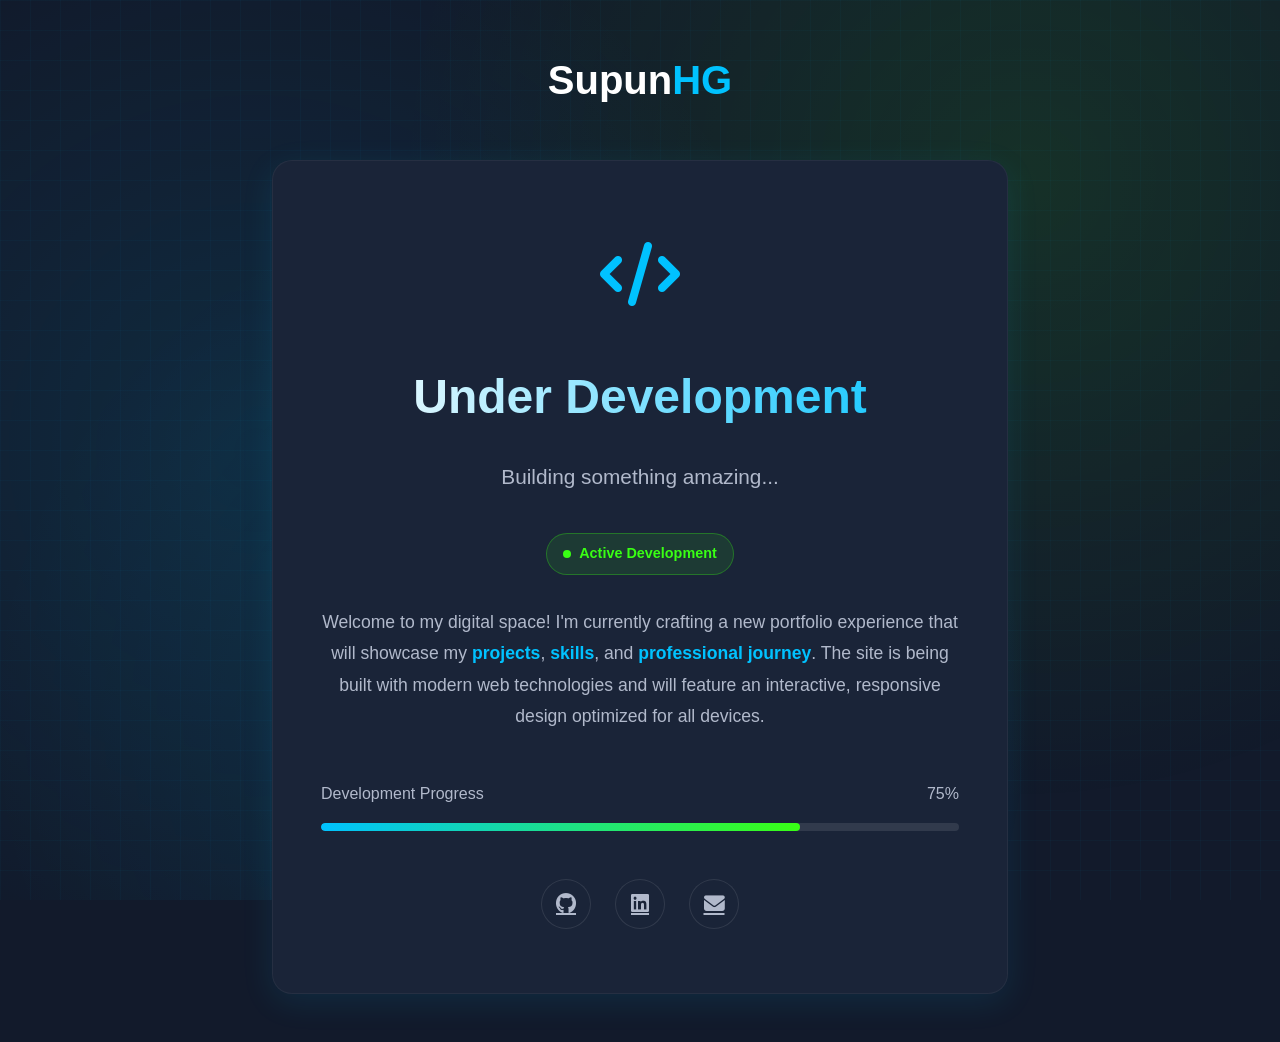
==== commit 3f359c2b: "Removed twitter link" ====
--- a/index.html
+++ b/index.html
@@ -402,15 +402,12 @@
             <div class="social-links">
                 <a href="https://github.com/supunhg" class="social-link" target="_blank" rel="noopener noreferrer">
                     <i class="fab fa-github"></i>
-                </a>
-                <a href="https://linkedin.com/in/supunhg" class="social-link" target="_blank" rel="noopener noreferrer">
+                </a>    
+                <a href="https://linkedin.com/in/supunhewagamage" class="social-link" target="_blank" rel="noopener noreferrer">
                     <i class="fab fa-linkedin"></i>
                 </a>
-                <a href="mailto:contact@supunhg.dev" class="social-link" target="_blank" rel="noopener noreferrer">
+                <a href="mailto:sanchithahewagamage@gmail.com" class="social-link" target="_blank" rel="noopener noreferrer">
                     <i class="fas fa-envelope"></i>
-                </a>
-                <a href="https://twitter.com/supunhg" class="social-link" target="_blank" rel="noopener noreferrer">
-                    <i class="fab fa-twitter"></i>
                 </a>
             </div>
         </div>
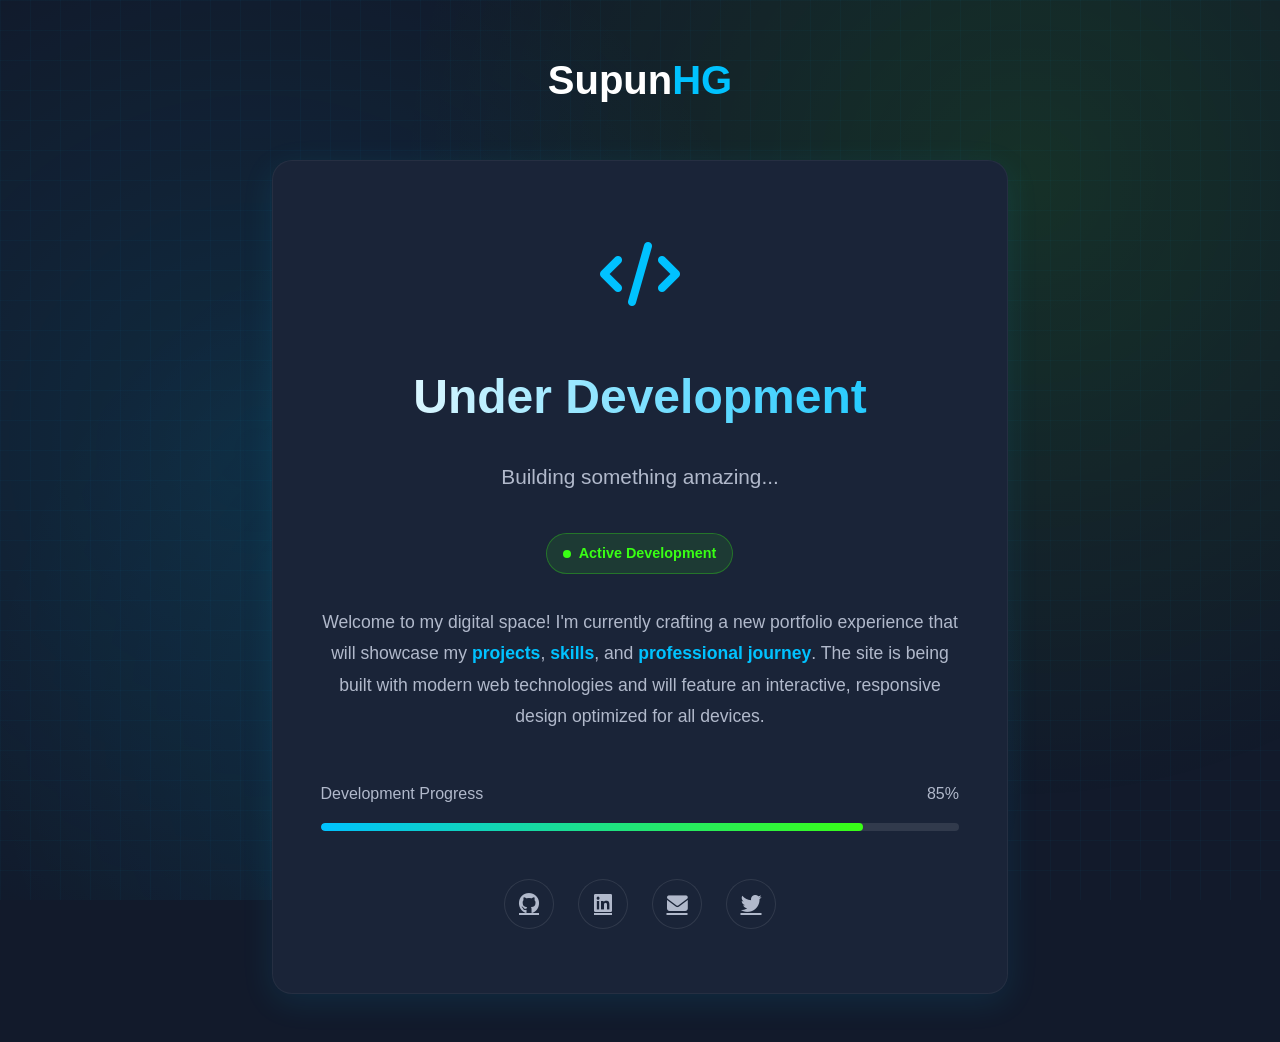
==== commit e7835bed: "Update development progress to 85%, revise task checklist and work on the new site - Update progress" ====
--- a/index.html
+++ b/index.html
@@ -6,6 +6,14 @@
     <meta name="viewport" content="width=device-width, initial-scale=1.0">
     <title>Supun Hewagamage | Under Development</title>
     <link rel="stylesheet" href="https://cdnjs.cloudflare.com/ajax/libs/font-awesome/6.4.0/css/all.min.css">
+
+    <!-- Favicon -->
+    <link rel="icon" type="image/x-icon" href="assets/images/favicon/favicon.ico">
+    <link rel="icon" type="image/png" sizes="32x32" href="assets/images/favicon/favicon-32x32.png">
+    <link rel="icon" type="image/png" sizes="16x16" href="assets/images/favicon/favicon-16x16.png">
+    <link rel="apple-touch-icon" sizes="180x180" href="assets/images/favicon/apple-touch-icon.png">
+    <link rel="manifest" href="assets/images/favicon/site.webmanifest">
+    
     <style>
         :root {
             --dark-bg: #121a2b;
@@ -279,7 +287,7 @@
 
         @keyframes progressLoad {
             to {
-                width: 75%;
+                width: 85%;
             }
         }
 
@@ -392,7 +400,7 @@
             <div class="progress-container">
                 <div class="progress-label">
                     <span>Development Progress</span>
-                    <span>75%</span>
+                    <span>85%</span>
                 </div>
                 <div class="progress-bar">
                     <div class="progress-fill"></div>
@@ -408,6 +416,9 @@
                 </a>
                 <a href="mailto:sanchithahewagamage@gmail.com" class="social-link" target="_blank" rel="noopener noreferrer">
                     <i class="fas fa-envelope"></i>
+                </a>
+                <a href="https://x.com/SupunHewagamage" class="social-link" target="_blank" rel="noopener noreferrer">
+                    <i class="fab fa-twitter"></i>
                 </a>
             </div>
         </div>
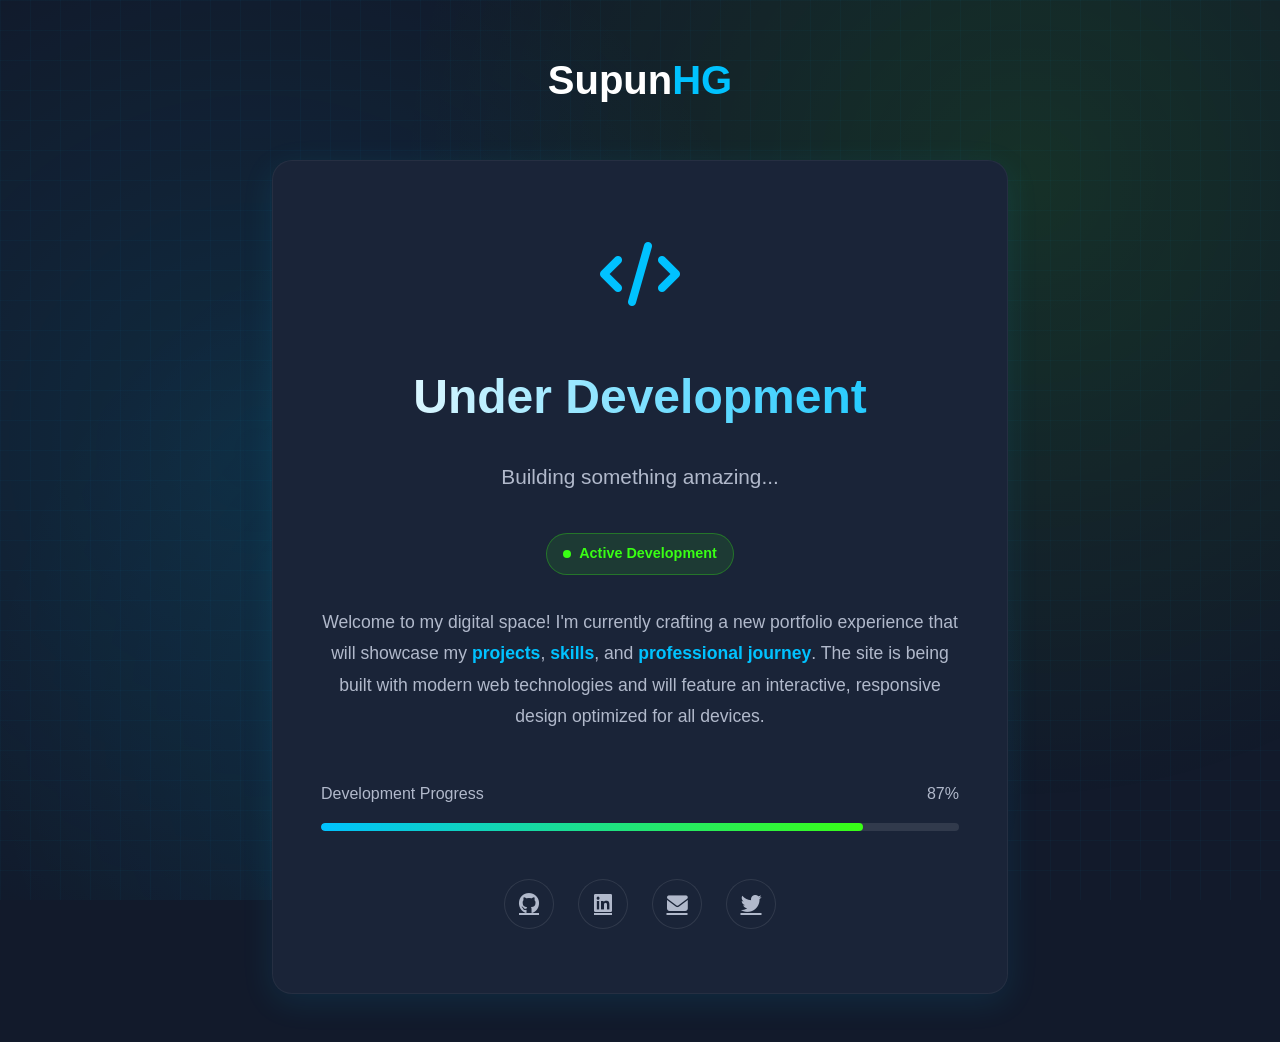
==== commit 928e7fe4: "Review site content Update site progress" ====
--- a/index.html
+++ b/index.html
@@ -400,7 +400,7 @@
             <div class="progress-container">
                 <div class="progress-label">
                     <span>Development Progress</span>
-                    <span>85%</span>
+                    <span>87%</span>
                 </div>
                 <div class="progress-bar">
                     <div class="progress-fill"></div>
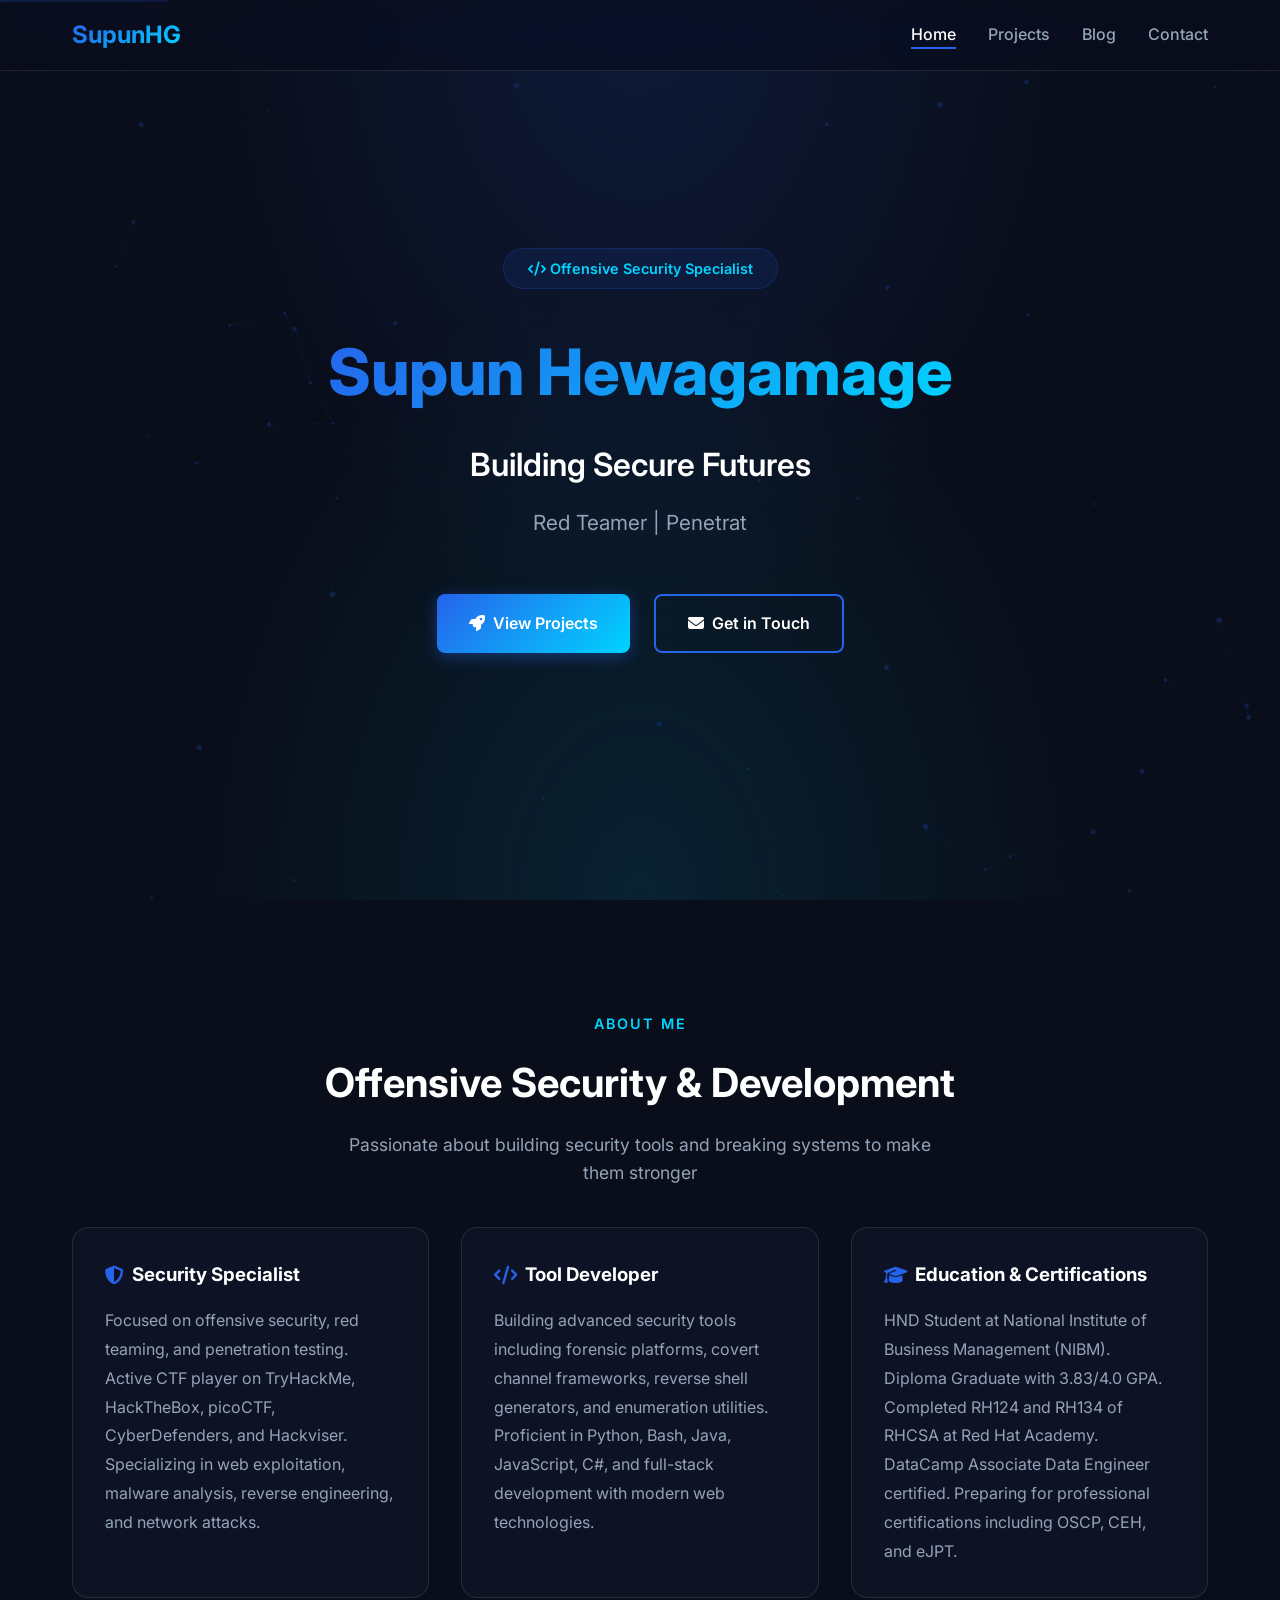
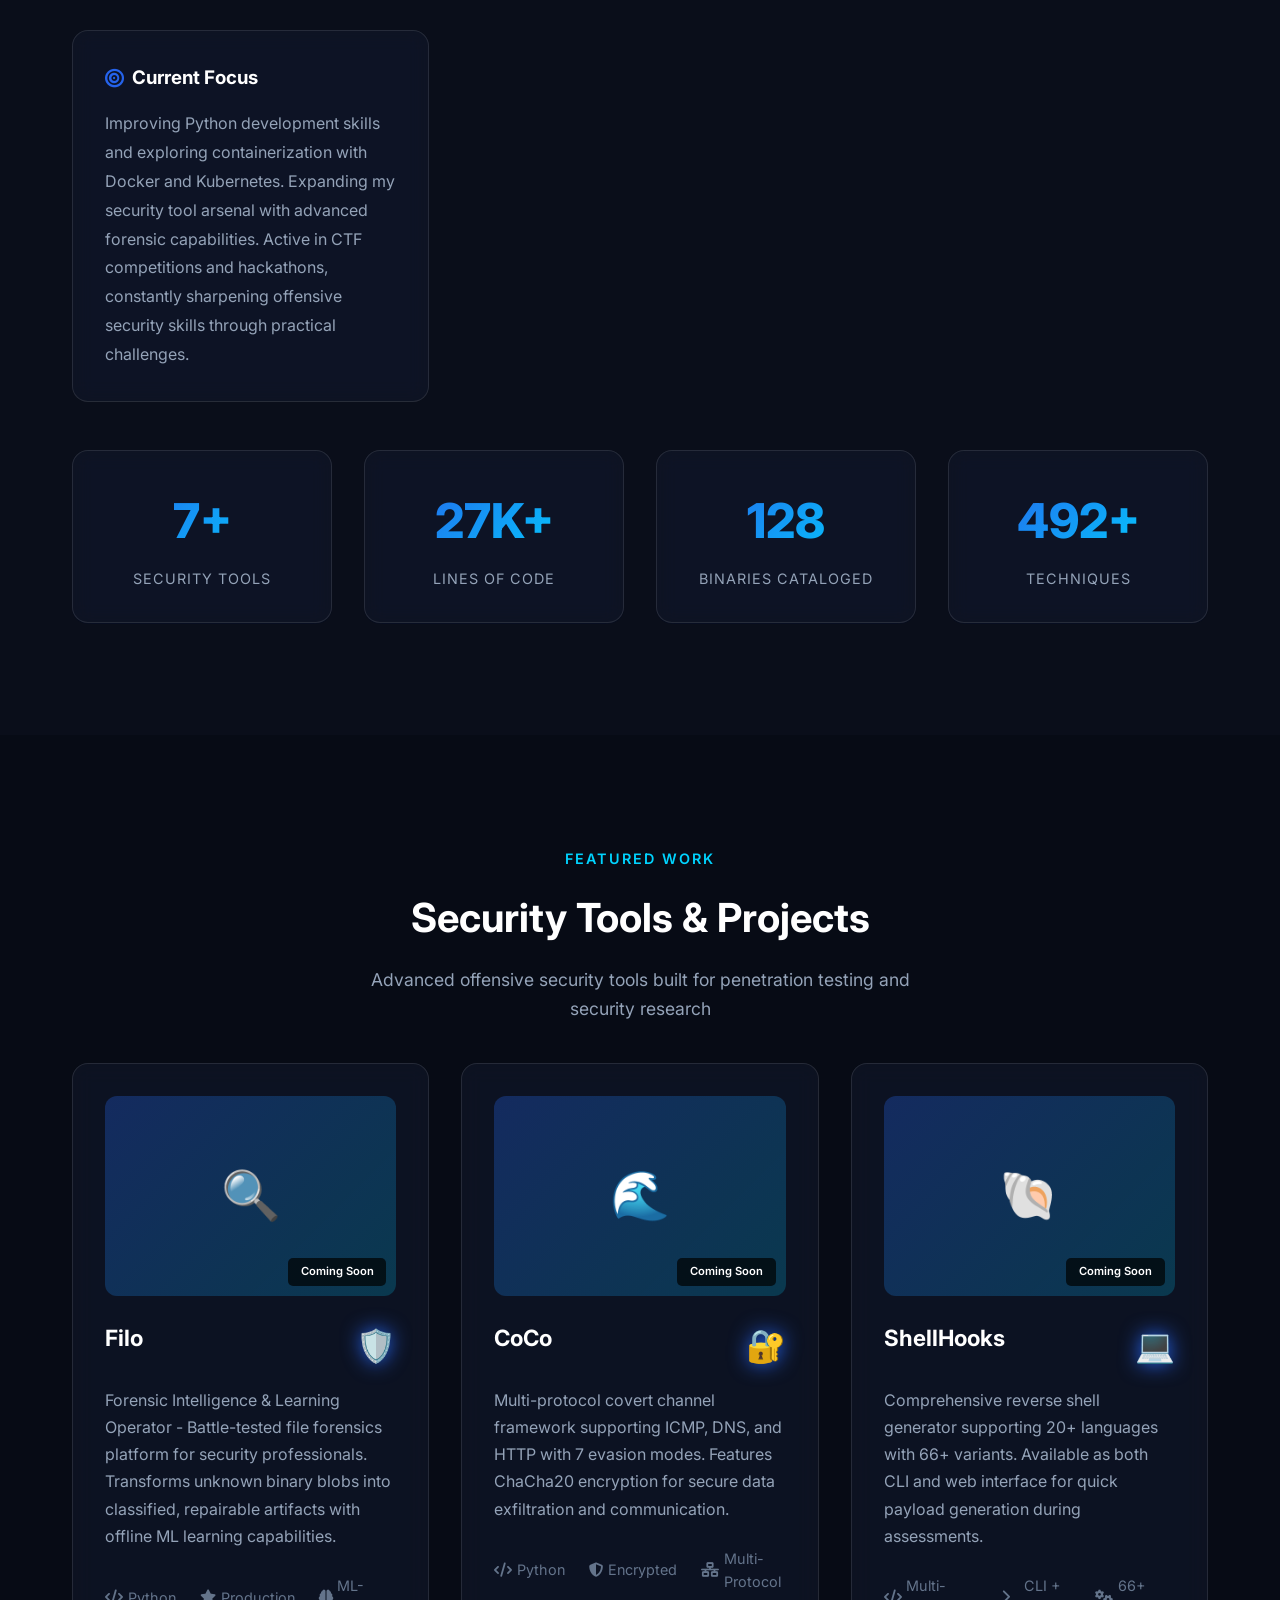
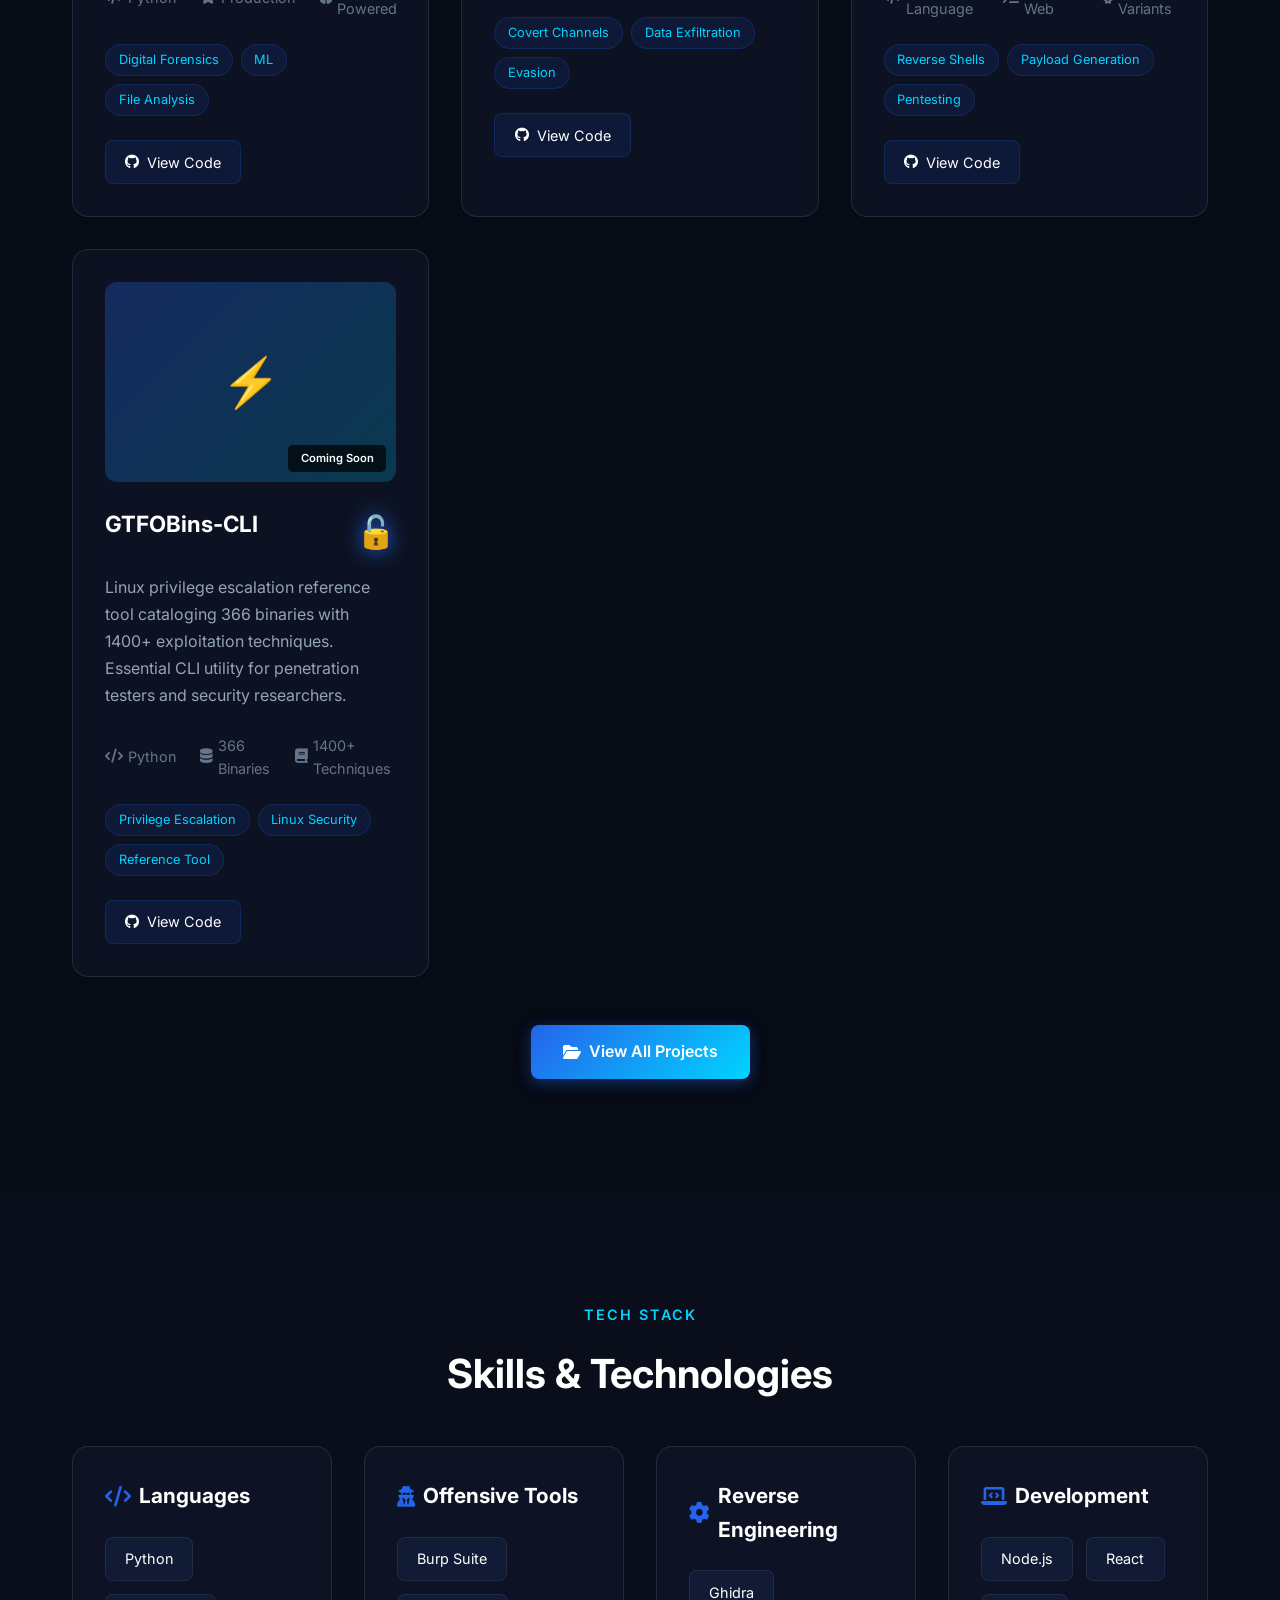
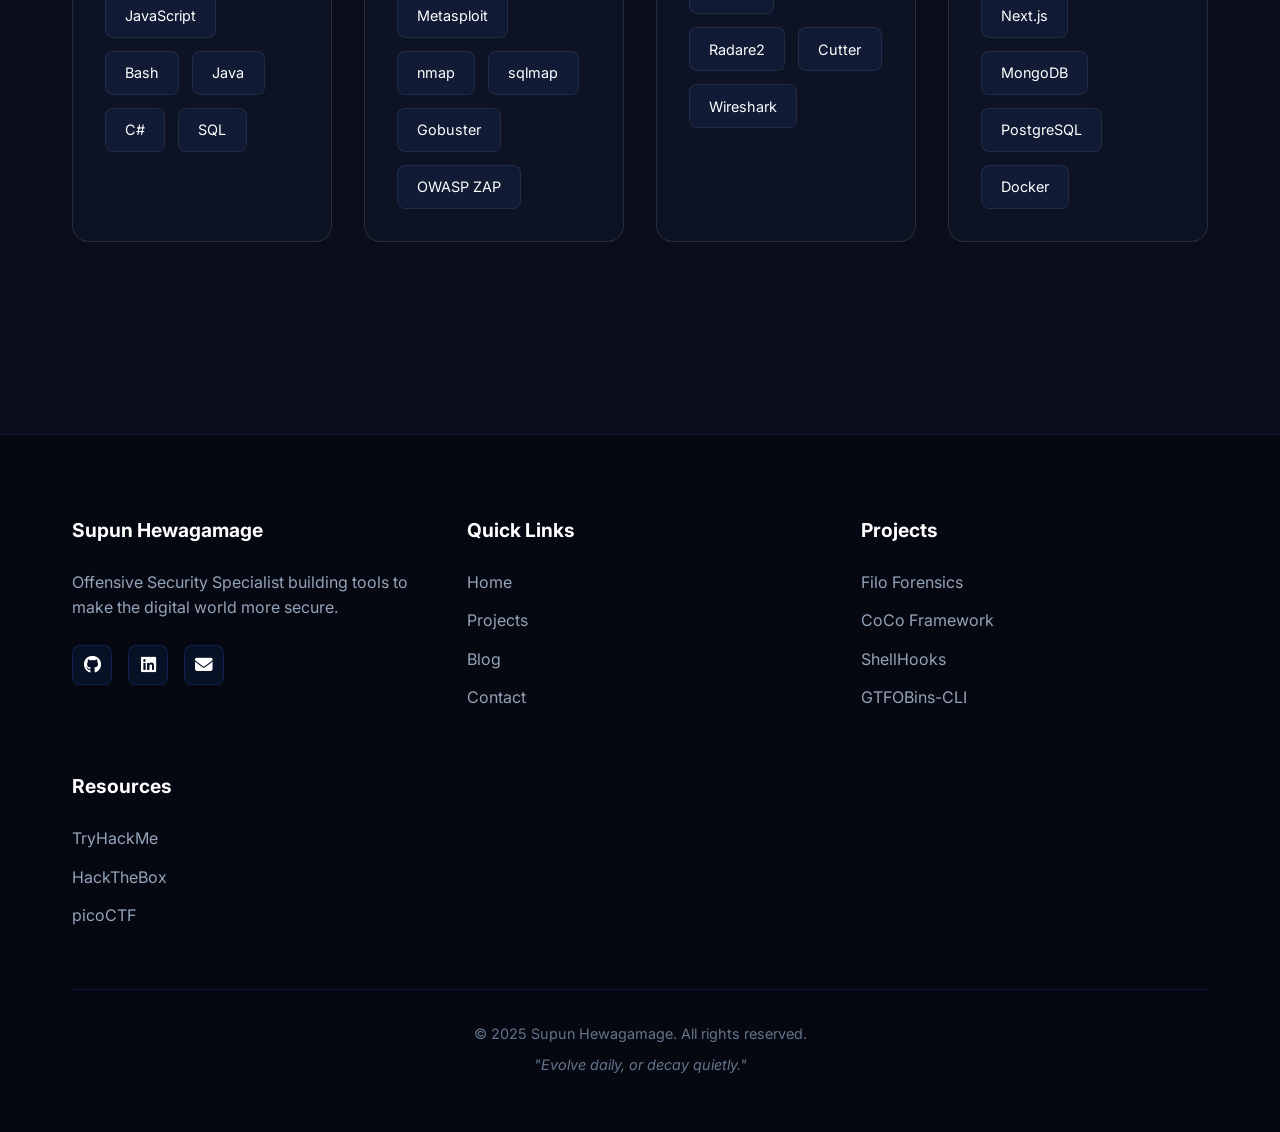
==== commit d9c7ed70: "Add glassmorphism design, replace Nemue with Filo, update skills and certifications" ====
--- a/index.html
+++ b/index.html
@@ -4,495 +4,430 @@
 <head>
     <meta charset="UTF-8">
     <meta name="viewport" content="width=device-width, initial-scale=1.0">
-    <title>Supun Hewagamage | Under Development</title>
-    <link rel="stylesheet" href="https://cdnjs.cloudflare.com/ajax/libs/font-awesome/6.4.0/css/all.min.css">
-
-    <!-- Favicon -->
-    <link rel="icon" type="image/x-icon" href="assets/images/favicon/favicon.ico">
-    <link rel="icon" type="image/png" sizes="32x32" href="assets/images/favicon/favicon-32x32.png">
-    <link rel="icon" type="image/png" sizes="16x16" href="assets/images/favicon/favicon-16x16.png">
-    <link rel="apple-touch-icon" sizes="180x180" href="assets/images/favicon/apple-touch-icon.png">
-    <link rel="manifest" href="assets/images/favicon/site.webmanifest">
+    <meta name="description" content="Supun Hewagamage - Offensive Security Specialist, Ethical Hacker & Security Tool Developer. Building advanced security tools and frameworks.">
+    <meta name="keywords" content="cybersecurity, ethical hacking, penetration testing, security tools, red teaming, CTF">
+    <meta name="author" content="Supun Hewagamage">
     
-    <style>
-        :root {
-            --dark-bg: #121a2b;
-            --card-bg: #1a2438;
-            --electric-blue: #00c2ff;
-            --neon-green: #39ff14;
-            --text-primary: #ffffff;
-            --text-secondary: #b1b9cb;
-            --card-shadow: 0 8px 32px rgba(0, 194, 255, 0.1);
-            --glass-effect: rgba(255, 255, 255, 0.03);
-        }
-
-        * {
-            margin: 0;
-            padding: 0;
-            box-sizing: border-box;
-            font-family: 'Inter', -apple-system, BlinkMacSystemFont, 'Segoe UI', Roboto, Oxygen, Ubuntu, Cantarell, sans-serif;
-        }
-
-        body {
-            background-color: var(--dark-bg);
-            color: var(--text-primary);
-            overflow-x: hidden;
-            line-height: 1.6;
-            min-height: 100vh;
-            display: flex;
-            align-items: center;
-            justify-content: center;
-        }
-
-        ::-webkit-scrollbar {
-            width: 8px;
-        }
-
-        ::-webkit-scrollbar-track {
-            background: var(--dark-bg);
-        }
-
-        ::-webkit-scrollbar-thumb {
-            background: var(--electric-blue);
-            border-radius: 10px;
-        }
-
-        .bg-animation {
-            position: fixed;
-            top: 0;
-            left: 0;
-            width: 100%;
-            height: 100%;
-            z-index: -2;
-            background: radial-gradient(circle at 20% 50%, rgba(0, 194, 255, 0.1) 0%, transparent 50%),
-                        radial-gradient(circle at 80% 20%, rgba(57, 255, 20, 0.1) 0%, transparent 50%),
-                        radial-gradient(circle at 40% 80%, rgba(0, 194, 255, 0.08) 0%, transparent 50%);
-            animation: backgroundPulse 8s ease-in-out infinite alternate;
-        }
-
-        .grid-overlay {
-            position: fixed;
-            top: 0;
-            left: 0;
-            width: 100%;
-            height: 100%;
-            z-index: -1;
-            background-image:
-                linear-gradient(rgba(0, 194, 255, 0.03) 1px, transparent 1px),
-                linear-gradient(90deg, rgba(0, 194, 255, 0.03) 1px, transparent 1px);
-            background-size: 30px 30px;
-            animation: gridMove 20s linear infinite;
-        }
-
-        .development-container {
-            max-width: 800px;
-            margin: 0 auto;
-            padding: 3rem 2rem;
-            text-align: center;
-            position: relative;
-            z-index: 10;
-        }
-
-        .logo {
-            font-size: 2.5rem;
-            font-weight: 700;
-            color: var(--text-primary);
-            margin-bottom: 3rem;
-            animation: fadeInDown 1s ease-out;
-        }
-
-        .logo span {
-            color: var(--electric-blue);
-        }
-
-        .development-card {
-            background: var(--card-bg);
-            border-radius: 20px;
-            padding: 4rem 3rem;
-            box-shadow: var(--card-shadow);
-            border: 1px solid rgba(255, 255, 255, 0.05);
-            backdrop-filter: blur(10px);
-            position: relative;
-            overflow: hidden;
-            animation: fadeInUp 1s ease-out 0.3s both;
-        }
-
-        .development-card::before {
-            content: '';
-            position: absolute;
-            top: 0;
-            left: 0;
-            width: 100%;
-            height: 100%;
-            background: linear-gradient(45deg, rgba(0, 194, 255, 0.05), rgba(57, 255, 20, 0.05));
-            opacity: 0;
-            transition: opacity 0.5s ease;
-        }
-
-        .development-card:hover::before {
-            opacity: 1;
-        }
-
-        .development-icon {
-            font-size: 4rem;
-            color: var(--electric-blue);
-            margin-bottom: 2rem;
-            animation: pulse 2s ease-in-out infinite;
-        }
-
-        .development-title {
-            font-size: 3rem;
-            font-weight: 700;
-            background: linear-gradient(90deg, var(--text-primary), var(--electric-blue));
-            background-clip: text;
-            -webkit-background-clip: text;
-            color: transparent;
-            margin-bottom: 1.5rem;
-            animation: fadeInUp 1s ease-out 0.6s both;
-        }
-
-        .development-subtitle {
-            font-size: 1.3rem;
-            color: var(--text-secondary);
-            margin-bottom: 2.5rem;
-            animation: fadeInUp 1s ease-out 0.9s both;
-        }
-
-        .development-message {
-            font-size: 1.1rem;
-            color: var(--text-secondary);
-            margin-bottom: 3rem;
-            line-height: 1.8;
-            animation: fadeInUp 1s ease-out 1.2s both;
-        }
-
-        .highlight {
-            color: var(--electric-blue);
-            font-weight: 600;
-        }
-
-        .progress-container {
-            margin: 3rem 0;
-            animation: fadeInUp 1s ease-out 1.5s both;
-        }
-
-        .progress-label {
-            font-size: 1rem;
-            color: var(--text-secondary);
-            margin-bottom: 1rem;
-            display: flex;
-            justify-content: space-between;
-            align-items: center;
-        }
-
-        .progress-bar {
-            width: 100%;
-            height: 8px;
-            background: rgba(255, 255, 255, 0.1);
-            border-radius: 4px;
-            overflow: hidden;
-            position: relative;
-        }
-
-        .progress-fill {
-            height: 100%;
-            background: linear-gradient(90deg, var(--electric-blue), var(--neon-green));
-            border-radius: 4px;
-            width: 0;
-            animation: progressLoad 3s ease-out 2s forwards;
-        }
-
-        .social-links {
-            display: flex;
-            justify-content: center;
-            gap: 1.5rem;
-            margin-top: 3rem;
-            animation: fadeInUp 1s ease-out 1.8s both;
-        }
-
-        .social-link {
-            display: flex;
-            justify-content: center;
-            align-items: center;
-            width: 50px;
-            height: 50px;
-            border-radius: 50%;
-            background: var(--card-bg);
-            color: var(--text-secondary);
-            font-size: 1.3rem;
-            transition: all 0.3s ease;
-            border: 1px solid rgba(255, 255, 255, 0.1);
-        }
-
-        .social-link:hover {
-            background: var(--electric-blue);
-            color: var(--dark-bg);
-            transform: translateY(-3px);
-            box-shadow: 0 10px 20px rgba(0, 194, 255, 0.3);
-        }
-
-        .status-badge {
-            display: inline-flex;
-            align-items: center;
-            gap: 0.5rem;
-            background: rgba(57, 255, 20, 0.1);
-            color: var(--neon-green);
-            padding: 0.5rem 1rem;
-            border-radius: 25px;
-            font-size: 0.9rem;
-            font-weight: 600;
-            border: 1px solid rgba(57, 255, 20, 0.3);
-            margin-bottom: 2rem;
-            animation: fadeInUp 1s ease-out 2.1s both;
-        }
-
-        .status-dot {
-            width: 8px;
-            height: 8px;
-            background: var(--neon-green);
-            border-radius: 50%;
-            animation: blink 2s ease-in-out infinite;
-        }
-
-        @keyframes fadeInDown {
-            from {
-                opacity: 0;
-                transform: translateY(-30px);
-            }
-            to {
-                opacity: 1;
-                transform: translateY(0);
-            }
-        }
-
-        @keyframes fadeInUp {
-            from {
-                opacity: 0;
-                transform: translateY(30px);
-            }
-            to {
-                opacity: 1;
-                transform: translateY(0);
-            }
-        }
-
-        @keyframes pulse {
-            0%, 100% {
-                transform: scale(1);
-            }
-            50% {
-                transform: scale(1.1);
-            }
-        }
-
-        @keyframes progressLoad {
-            to {
-                width: 85%;
-            }
-        }
-
-        @keyframes blink {
-            0%, 50% {
-                opacity: 1;
-            }
-            51%, 100% {
-                opacity: 0.3;
-            }
-        }
-
-        @keyframes backgroundPulse {
-            0% {
-                opacity: 0.5;
-            }
-            100% {
-                opacity: 0.8;
-            }
-        }
-
-        @keyframes gridMove {
-            0% {
-                transform: translate(0, 0);
-            }
-            100% {
-                transform: translate(30px, 30px);
-            }
-        }
-
-        @media (max-width: 768px) {
-            .development-container {
-                padding: 2rem 1rem;
-            }
-
-            .development-card {
-                padding: 3rem 2rem;
-            }
-
-            .development-title {
-                font-size: 2.2rem;
-            }
-
-            .development-subtitle {
-                font-size: 1.1rem;
-            }
-
-            .logo {
-                font-size: 2rem;
-            }
-
-            .social-links {
-                gap: 1rem;
-            }
-
-            .social-link {
-                width: 45px;
-                height: 45px;
-                font-size: 1.1rem;
-            }
-        }
-
-        @media (max-width: 480px) {
-            .development-title {
-                font-size: 1.8rem;
-            }
-
-            .development-subtitle {
-                font-size: 1rem;
-            }
-
-            .development-message {
-                font-size: 1rem;
-            }
-        }
-    </style>
+    <title>Supun Hewagamage | Offensive Security & Development</title>
+    
+    <!-- Stylesheets -->
+    <link rel="stylesheet" href="css/styles.css">
+    <link rel="stylesheet" href="https://cdnjs.cloudflare.com/ajax/libs/font-awesome/6.5.1/css/all.min.css">
+    <link rel="preconnect" href="https://fonts.googleapis.com">
+    <link rel="preconnect" href="https://fonts.gstatic.com" crossorigin>
+    <link href="https://fonts.googleapis.com/css2?family=Inter:wght@300;400;500;600;700;800;900&display=swap" rel="stylesheet">
 </head>
 
 <body>
-    <div class="bg-animation"></div>
-    <div class="grid-overlay"></div>
-
-    <div class="development-container">
-        <div class="logo">
-            Supun<span>HG</span>
-        </div>
-
-        <div class="development-card">
-            <div class="development-icon">
-                <i class="fas fa-code"></i>
-            </div>
-
-            <h1 class="development-title">Under Development</h1>
-            <p class="development-subtitle">Building something amazing...</p>
-
-            <div class="status-badge">
-                <div class="status-dot"></div>
-                Active Development
-            </div>
-
-            <div class="development-message">
-                Welcome to my digital space! I'm currently crafting a new portfolio experience 
-                that will showcase my <span class="highlight">projects</span>, 
-                <span class="highlight">skills</span>, and 
-                <span class="highlight">professional journey</span>. 
-                The site is being built with modern web technologies and will feature 
-                an interactive, responsive design optimized for all devices.
-            </div>
-
-            <div class="progress-container">
-                <div class="progress-label">
-                    <span>Development Progress</span>
-                    <span>87%</span>
-                </div>
-                <div class="progress-bar">
-                    <div class="progress-fill"></div>
-                </div>
-            </div>
-
-            <div class="social-links">
-                <a href="https://github.com/supunhg" class="social-link" target="_blank" rel="noopener noreferrer">
-                    <i class="fab fa-github"></i>
-                </a>    
-                <a href="https://linkedin.com/in/supunhewagamage" class="social-link" target="_blank" rel="noopener noreferrer">
-                    <i class="fab fa-linkedin"></i>
+    <!-- Animated Background -->
+    <div class="bg-gradient"></div>
+    <canvas class="bg-canvas" id="particleCanvas"></canvas>
+
+    <!-- Navigation -->
+    <nav class="navbar">
+        <div class="nav-container">
+            <a href="index.html" class="logo">SupunHG</a>
+            <button class="mobile-toggle" id="mobileToggle">
+                <span></span>
+                <span></span>
+                <span></span>
+            </button>
+            <ul class="nav-links" id="navLinks">
+                <li><a href="index.html" class="active">Home</a></li>
+                <li><a href="projects.html">Projects</a></li>
+                <li><a href="blog.html">Blog</a></li>
+                <li><a href="contact.html">Contact</a></li>
+            </ul>
+        </div>
+    </nav>
+
+    <!-- Hero Section -->
+    <section class="hero">
+        <div class="container">
+            <div class="hero-content">
+                <div class="hero-tag">
+                    <i class="fas fa-code"></i> Offensive Security Specialist
+                </div>
+                <h1>Supun Hewagamage</h1>
+                <h2>Building Secure Futures</h2>
+                <div class="typing-text" id="typingText"></div>
+                <div class="cta-buttons">
+                    <a href="projects.html" class="btn btn-primary">
+                        <i class="fas fa-rocket"></i> View Projects
+                    </a>
+                    <a href="contact.html" class="btn btn-secondary">
+                        <i class="fas fa-envelope"></i> Get in Touch
+                    </a>
+                </div>
+            </div>
+        </div>
+    </section>
+
+    <!-- About Section -->
+    <section class="section">
+        <div class="container">
+            <div class="section-header">
+                <div class="section-tag">About Me</div>
+                <h2 class="section-title">Offensive Security & Development</h2>
+                <p class="section-subtitle">
+                    Passionate about building security tools and breaking systems to make them stronger
+                </p>
+            </div>
+
+            <div class="grid grid-2">
+                <div class="card">
+                    <h3 style="margin-bottom: 1rem; display: flex; align-items: center; gap: 0.5rem;">
+                        <i class="fas fa-shield-halved" style="color: var(--royal-blue);"></i>
+                        Security Specialist
+                    </h3>
+                    <p style="color: var(--text-secondary); line-height: 1.8;">
+                        Focused on offensive security, red teaming, and penetration testing. Active CTF player on 
+                        TryHackMe, HackTheBox, picoCTF, CyberDefenders, and Hackviser. Specializing in web exploitation, 
+                        malware analysis, reverse engineering, and network attacks.
+                    </p>
+                </div>
+
+                <div class="card">
+                    <h3 style="margin-bottom: 1rem; display: flex; align-items: center; gap: 0.5rem;">
+                        <i class="fas fa-code" style="color: var(--royal-blue);"></i>
+                        Tool Developer
+                    </h3>
+                    <p style="color: var(--text-secondary); line-height: 1.8;">
+                        Building advanced security tools including forensic platforms, covert channel frameworks, 
+                        reverse shell generators, and enumeration utilities. Proficient in Python, Bash, Java, JavaScript, C#, 
+                        and full-stack development with modern web technologies.
+                    </p>
+                </div>
+
+                <div class="card">
+                    <h3 style="margin-bottom: 1rem; display: flex; align-items: center; gap: 0.5rem;">
+                        <i class="fas fa-graduation-cap" style="color: var(--royal-blue);"></i>
+                        Education & Certifications
+                    </h3>
+                    <p style="color: var(--text-secondary); line-height: 1.8;">
+                        HND Student at National Institute of Business Management (NIBM). Diploma Graduate with 3.83/4.0 GPA. 
+                        Completed RH124 and RH134 of RHCSA at Red Hat Academy. DataCamp Associate Data Engineer certified. 
+                        Preparing for professional certifications including OSCP, CEH, and eJPT.
+                    </p>
+                </div>
+
+                <div class="card">
+                    <h3 style="margin-bottom: 1rem; display: flex; align-items: center; gap: 0.5rem;">
+                        <i class="fas fa-bullseye" style="color: var(--royal-blue);"></i>
+                        Current Focus
+                    </h3>
+                    <p style="color: var(--text-secondary); line-height: 1.8;">
+                        Improving Python development skills and exploring containerization with Docker and Kubernetes. 
+                        Expanding my security tool arsenal with advanced forensic capabilities. Active in CTF competitions and 
+                        hackathons, constantly sharpening offensive security skills through practical challenges.
+                    </p>
+                </div>
+            </div>
+
+            <!-- Stats -->
+            <div class="stats-grid">
+                <div class="stat-card card">
+                    <div class="stat-number">20+</div>
+                    <div class="stat-label">Security Tools</div>
+                </div>
+                <div class="stat-card card">
+                    <div class="stat-number">78K+</div>
+                    <div class="stat-label">Lines of Code</div>
+                </div>
+                <div class="stat-card card">
+                    <div class="stat-number">366</div>
+                    <div class="stat-label">Binaries Cataloged</div>
+                </div>
+                <div class="stat-card card">
+                    <div class="stat-number">1400+</div>
+                    <div class="stat-label">Techniques</div>
+                </div>
+            </div>
+        </div>
+    </section>
+
+    <!-- Featured Projects -->
+    <section class="section" style="background: rgba(5, 8, 16, 0.5);">
+        <div class="container">
+            <div class="section-header">
+                <div class="section-tag">Featured Work</div>
+                <h2 class="section-title">Security Tools & Projects</h2>
+                <p class="section-subtitle">
+                    Advanced offensive security tools built for penetration testing and security research
+                </p>
+            </div>
+
+            <div class="grid grid-2">
+                <!-- Filo -->
+                <div class="card project-card">
+                    <div class="project-image">
+                        <span>🔍</span>
+                    </div>
+                    <div class="project-header">
+                        <h3 class="project-title">Filo</h3>
+                        <div class="project-icon">🛡️</div>
+                    </div>
+                    <p class="project-description">
+                        Forensic Intelligence & Learning Operator - Battle-tested file forensics platform for security professionals. 
+                        Transforms unknown binary blobs into classified, repairable artifacts with offline ML learning capabilities.
+                    </p>
+                    <div class="project-stats">
+                        <span class="project-stat">
+                            <i class="fas fa-code"></i> Python
+                        </span>
+                        <span class="project-stat">
+                            <i class="fas fa-star"></i> Production
+                        </span>
+                        <span class="project-stat">
+                            <i class="fas fa-brain"></i> ML-Powered
+                        </span>
+                    </div>
+                    <div class="project-tags">
+                        <span class="tag">Digital Forensics</span>
+                        <span class="tag">ML</span>
+                        <span class="tag">File Analysis</span>
+                    </div>
+                    <div class="project-links">
+                        <a href="https://github.com/supunhg/Filo" class="icon-btn" target="_blank">
+                            <i class="fab fa-github"></i> View Code
+                        </a>
+                    </div>
+                </div>
+
+                <!-- CoCo -->
+                <div class="card project-card">
+                    <div class="project-image">
+                        <span>🌊</span>
+                    </div>
+                    <div class="project-header">
+                        <h3 class="project-title">CoCo</h3>
+                        <div class="project-icon">🔐</div>
+                    </div>
+                    <p class="project-description">
+                        Multi-protocol covert channel framework supporting ICMP, DNS, and HTTP with 7 evasion modes. 
+                        Features ChaCha20 encryption for secure data exfiltration and communication.
+                    </p>
+                    <div class="project-stats">
+                        <span class="project-stat">
+                            <i class="fas fa-code"></i> Python
+                        </span>
+                        <span class="project-stat">
+                            <i class="fas fa-shield-alt"></i> Encrypted
+                        </span>
+                        <span class="project-stat">
+                            <i class="fas fa-network-wired"></i> Multi-Protocol
+                        </span>
+                    </div>
+                    <div class="project-tags">
+                        <span class="tag">Covert Channels</span>
+                        <span class="tag">Data Exfiltration</span>
+                        <span class="tag">Evasion</span>
+                    </div>
+                    <div class="project-links">
+                        <a href="https://github.com/supunhg/CoCo" class="icon-btn" target="_blank">
+                            <i class="fab fa-github"></i> View Code
+                        </a>
+                    </div>
+                </div>
+
+                <!-- ShellHooks -->
+                <div class="card project-card">
+                    <div class="project-image">
+                        <span>🐚</span>
+                    </div>
+                    <div class="project-header">
+                        <h3 class="project-title">ShellHooks</h3>
+                        <div class="project-icon">💻</div>
+                    </div>
+                    <p class="project-description">
+                        Comprehensive reverse shell generator supporting 20+ languages with 66+ variants. 
+                        Available as both CLI and web interface for quick payload generation during assessments.
+                    </p>
+                    <div class="project-stats">
+                        <span class="project-stat">
+                            <i class="fas fa-code"></i> Multi-Language
+                        </span>
+                        <span class="project-stat">
+                            <i class="fas fa-terminal"></i> CLI + Web
+                        </span>
+                        <span class="project-stat">
+                            <i class="fas fa-cogs"></i> 66+ Variants
+                        </span>
+                    </div>
+                    <div class="project-tags">
+                        <span class="tag">Reverse Shells</span>
+                        <span class="tag">Payload Generation</span>
+                        <span class="tag">Pentesting</span>
+                    </div>
+                    <div class="project-links">
+                        <a href="https://github.com/supunhg/ShellHooks" class="icon-btn" target="_blank">
+                            <i class="fab fa-github"></i> View Code
+                        </a>
+                    </div>
+                </div>
+
+                <!-- GTFOBins-CLI -->
+                <div class="card project-card">
+                    <div class="project-image">
+                        <span>⚡</span>
+                    </div>
+                    <div class="project-header">
+                        <h3 class="project-title">GTFOBins-CLI</h3>
+                        <div class="project-icon">🔓</div>
+                    </div>
+                    <p class="project-description">
+                        Linux privilege escalation reference tool cataloging 366 binaries with 1400+ exploitation techniques. 
+                        Essential CLI utility for penetration testers and security researchers.
+                    </p>
+                    <div class="project-stats">
+                        <span class="project-stat">
+                            <i class="fas fa-code"></i> Python
+                        </span>
+                        <span class="project-stat">
+                            <i class="fas fa-database"></i> 366 Binaries
+                        </span>
+                        <span class="project-stat">
+                            <i class="fas fa-book"></i> 1400+ Techniques
+                        </span>
+                    </div>
+                    <div class="project-tags">
+                        <span class="tag">Privilege Escalation</span>
+                        <span class="tag">Linux Security</span>
+                        <span class="tag">Reference Tool</span>
+                    </div>
+                    <div class="project-links">
+                        <a href="https://github.com/supunhg/GTFOBins-CLI" class="icon-btn" target="_blank">
+                            <i class="fab fa-github"></i> View Code
+                        </a>
+                    </div>
+                </div>
+            </div>
+
+            <div style="text-align: center; margin-top: 3rem;">
+                <a href="projects.html" class="btn btn-primary">
+                    <i class="fas fa-folder-open"></i> View All Projects
                 </a>
-                <a href="mailto:sanchithahewagamage@gmail.com" class="social-link" target="_blank" rel="noopener noreferrer">
-                    <i class="fas fa-envelope"></i>
-                </a>
-                <a href="https://x.com/SupunHewagamage" class="social-link" target="_blank" rel="noopener noreferrer">
-                    <i class="fab fa-twitter"></i>
-                </a>
-            </div>
-        </div>
-    </div>
-
-    <script>
-        document.addEventListener('DOMContentLoaded', function() {
-            const observerOptions = {
-                threshold: 0.1,
-                rootMargin: '0px 0px -50px 0px'
-            };
-
-            const observer = new IntersectionObserver(function(entries) {
-                entries.forEach(entry => {
-                    if (entry.isIntersecting) {
-                        entry.target.style.animationPlayState = 'running';
-                    }
-                });
-            }, observerOptions);
-
-            const socialLinks = document.querySelectorAll('.social-link');
-            socialLinks.forEach(link => {
-                link.addEventListener('mouseenter', function() {
-                    this.style.transform = 'translateY(-5px) scale(1.1)';
-                });
-                
-                link.addEventListener('mouseleave', function() {
-                    this.style.transform = 'translateY(0) scale(1)';
-                });
-            });
-
-            const developmentCard = document.querySelector('.development-card');
-            developmentCard.addEventListener('click', function() {
-                this.style.transform = 'scale(0.98)';
-                setTimeout(() => {
-                    this.style.transform = 'scale(1)';
-                }, 150);
-            });
-
-            function createSparkle() {
-                const sparkle = document.createElement('div');
-                sparkle.innerHTML = '✨';
-                sparkle.style.position = 'fixed';
-                sparkle.style.left = Math.random() * 100 + 'vw';
-                sparkle.style.top = Math.random() * 100 + 'vh';
-                sparkle.style.fontSize = '20px';
-                sparkle.style.pointerEvents = 'none';
-                sparkle.style.zIndex = '5';
-                sparkle.style.animation = 'sparkleFloat 3s ease-out forwards';
-                
-                document.body.appendChild(sparkle);
-                
-                setTimeout(() => {
-                    sparkle.remove();
-                }, 3000);
-            }
-
-            const style = document.createElement('style');
-            style.textContent = `
-                @keyframes sparkleFloat {
-                    0% {
-                        opacity: 1;
-                        transform: translateY(0) rotate(0deg);
-                    }
-                    100% {
-                        opacity: 0;
-                        transform: translateY(-100px) rotate(180deg);
-                    }
-                }
-            `;
-            document.head.appendChild(style);
-
-            setInterval(createSparkle, 3000);
-        });
-    </script>
+            </div>
+        </div>
+    </section>
+
+    <!-- Skills Section -->
+    <section class="section">
+        <div class="container">
+            <div class="section-header">
+                <div class="section-tag">Tech Stack</div>
+                <h2 class="section-title">Skills & Technologies</h2>
+            </div>
+
+            <div class="skills-grid">
+                <div class="card skill-category">
+                    <h3><i class="fas fa-code"></i> Languages</h3>
+                    <div class="skill-list">
+                        <span class="skill-item">Python</span>
+                        <span class="skill-item">JavaScript</span>
+                        <span class="skill-item">Bash</span>
+                        <span class="skill-item">Java</span>
+                        <span class="skill-item">C#</span>
+                        <span class="skill-item">SQL</span>
+                    </div>
+                </div>
+
+                <div class="card skill-category">
+                    <h3><i class="fas fa-user-secret"></i> Offensive Tools</h3>
+                    <div class="skill-list">
+                        <span class="skill-item">Burp Suite</span>
+                        <span class="skill-item">Metasploit</span>
+                        <span class="skill-item">nmap</span>
+                        <span class="skill-item">sqlmap</span>
+                        <span class="skill-item">Gobuster</span>
+                        <span class="skill-item">OWASP ZAP</span>
+                    </div>
+                </div>
+
+                <div class="card skill-category">
+                    <h3><i class="fas fa-cog"></i> Reverse Engineering</h3>
+                    <div class="skill-list">
+                        <span class="skill-item">Ghidra</span>
+                        <span class="skill-item">Radare2</span>
+                        <span class="skill-item">Cutter</span>
+                        <span class="skill-item">Wireshark</span>
+                    </div>
+                </div>
+
+                <div class="card skill-category">
+                    <h3><i class="fas fa-laptop-code"></i> Development</h3>
+                    <div class="skill-list">
+                        <span class="skill-item">Node.js</span>
+                        <span class="skill-item">React</span>
+                        <span class="skill-item">Next.js</span>
+                        <span class="skill-item">MongoDB</span>
+                        <span class="skill-item">PostgreSQL</span>
+                        <span class="skill-item">Docker</span>
+                    </div>
+                </div>
+            </div>
+        </div>
+    </section>
+
+    <!-- Footer -->
+    <footer class="footer">
+        <div class="container">
+            <div class="footer-content">
+                <div class="footer-section">
+                    <h3>Supun Hewagamage</h3>
+                    <p style="color: var(--text-secondary); margin-bottom: 1.5rem;">
+                        Offensive Security Specialist building tools to make the digital world more secure.
+                    </p>
+                    <div class="social-links">
+                        <a href="https://github.com/supunhg" class="social-link" target="_blank" title="GitHub">
+                            <i class="fab fa-github"></i>
+                        </a>
+                        <a href="https://linkedin.com/in/supunhewagamage" class="social-link" target="_blank" title="LinkedIn">
+                            <i class="fab fa-linkedin"></i>
+                        </a>
+                        <a href="mailto:sanchithahewagamage@gmail.com" class="social-link" title="Email">
+                            <i class="fas fa-envelope"></i>
+                        </a>
+                    </div>
+                </div>
+
+                <div class="footer-section">
+                    <h3>Quick Links</h3>
+                    <ul class="footer-links">
+                        <li><a href="index.html">Home</a></li>
+                        <li><a href="projects.html">Projects</a></li>
+                        <li><a href="blog.html">Blog</a></li>
+                        <li><a href="contact.html">Contact</a></li>
+                    </ul>
+                </div>
+
+                <div class="footer-section">
+                    <h3>Projects</h3>
+                    <ul class="footer-links">
+                        <li><a href="https://github.com/supunhg/Filo" target="_blank">Filo Forensics</a></li>
+                        <li><a href="https://github.com/supunhg/CoCo" target="_blank">CoCo Framework</a></li>
+                        <li><a href="https://github.com/supunhg/ShellHooks" target="_blank">ShellHooks</a></li>
+                        <li><a href="https://github.com/supunhg/GTFOBins-CLI" target="_blank">GTFOBins-CLI</a></li>
+                    </ul>
+                </div>
+
+                <div class="footer-section">
+                    <h3>Resources</h3>
+                    <ul class="footer-links">
+                        <li><a href="https://tryhackme.com" target="_blank">TryHackMe</a></li>
+                        <li><a href="https://hackthebox.com" target="_blank">HackTheBox</a></li>
+                        <li><a href="https://picoctf.org" target="_blank">picoCTF</a></li>
+                    </ul>
+                </div>
+            </div>
+
+            <div class="footer-bottom">
+                <p>&copy; 2025 Supun Hewagamage. All rights reserved.</p>
+                <p style="margin-top: 0.5rem; font-style: italic;">"Evolve daily, or decay quietly."</p>
+            </div>
+        </div>
+    </footer>
+
+    <script src="js/main.js"></script>
 </body>
-</html>
+</html>
--- a/css/styles.css
+++ b/css/styles.css
@@ -0,0 +1,845 @@
+:root {
+    --dark-bg: #0a0e1a;
+    --darker-bg: #050810;
+    --card-bg: #131827;
+    --card-hover: #1a2234;
+    --royal-blue: #2563eb;
+    --light-blue: #3b82f6;
+    --electric-blue: #00d4ff;
+    --neon-cyan: #00fff2;
+    --text-primary: #ffffff;
+    --text-secondary: #94a3b8;
+    --text-muted: #64748b;
+    --accent-gradient: linear-gradient(135deg, #2563eb 0%, #00d4ff 100%);
+    --border-color: rgba(37, 99, 235, 0.2);
+    --glow-blue: rgba(37, 99, 235, 0.4);
+}
+
+* {
+    margin: 0;
+    padding: 0;
+    box-sizing: border-box;
+}
+
+body {
+    font-family: 'Inter', -apple-system, BlinkMacSystemFont, 'Segoe UI', Roboto, sans-serif;
+    background-color: var(--dark-bg);
+    color: var(--text-primary);
+    line-height: 1.6;
+    overflow-x: hidden;
+}
+
+/* Scrollbar */
+::-webkit-scrollbar {
+    width: 10px;
+}
+
+::-webkit-scrollbar-track {
+    background: var(--darker-bg);
+}
+
+::-webkit-scrollbar-thumb {
+    background: var(--royal-blue);
+    border-radius: 5px;
+}
+
+::-webkit-scrollbar-thumb:hover {
+    background: var(--light-blue);
+}
+
+/* Animated Background */
+.bg-canvas {
+    position: fixed;
+    top: 0;
+    left: 0;
+    width: 100%;
+    height: 100%;
+    z-index: -1;
+    opacity: 0.4;
+}
+
+.bg-gradient {
+    position: fixed;
+    top: 0;
+    left: 0;
+    width: 100%;
+    height: 100%;
+    z-index: -2;
+    background: radial-gradient(ellipse at top, rgba(37, 99, 235, 0.15), transparent 50%),
+                radial-gradient(ellipse at bottom, rgba(0, 212, 255, 0.1), transparent 50%);
+}
+
+/* Navigation */
+.navbar {
+    position: fixed;
+    top: 0;
+    left: 0;
+    right: 0;
+    z-index: 1000;
+    background: rgba(10, 14, 26, 0.7);
+    backdrop-filter: blur(20px) saturate(180%);
+    -webkit-backdrop-filter: blur(20px) saturate(180%);
+    border-bottom: 1px solid rgba(255, 255, 255, 0.1);
+    transition: all 0.3s ease;
+}
+
+.navbar.scrolled {
+    background: rgba(10, 14, 26, 0.85);
+    backdrop-filter: blur(25px) saturate(200%);
+    -webkit-backdrop-filter: blur(25px) saturate(200%);
+    box-shadow: 0 8px 32px rgba(37, 99, 235, 0.15);
+    border-bottom: 1px solid rgba(37, 99, 235, 0.2);
+}
+
+.nav-container {
+    max-width: 1200px;
+    margin: 0 auto;
+    padding: 1rem 2rem;
+    display: flex;
+    justify-content: space-between;
+    align-items: center;
+}
+
+.logo {
+    font-size: 1.5rem;
+    font-weight: 700;
+    background: var(--accent-gradient);
+    -webkit-background-clip: text;
+    background-clip: text;
+    -webkit-text-fill-color: transparent;
+    text-decoration: none;
+}
+
+.nav-links {
+    display: flex;
+    gap: 2rem;
+    list-style: none;
+}
+
+.nav-links a {
+    color: var(--text-secondary);
+    text-decoration: none;
+    font-weight: 500;
+    transition: all 0.3s ease;
+    position: relative;
+}
+
+.nav-links a::after {
+    content: '';
+    position: absolute;
+    bottom: -5px;
+    left: 0;
+    width: 0;
+    height: 2px;
+    background: var(--royal-blue);
+    transition: width 0.3s ease;
+}
+
+.nav-links a:hover,
+.nav-links a.active {
+    color: var(--text-primary);
+}
+
+.nav-links a:hover::after,
+.nav-links a.active::after {
+    width: 100%;
+}
+
+.mobile-toggle {
+    display: none;
+    flex-direction: column;
+    gap: 5px;
+    cursor: pointer;
+    background: none;
+    border: none;
+}
+
+.mobile-toggle span {
+    width: 25px;
+    height: 3px;
+    background: var(--text-primary);
+    border-radius: 3px;
+    transition: all 0.3s ease;
+}
+
+/* Container */
+.container {
+    max-width: 1200px;
+    margin: 0 auto;
+    padding: 2rem;
+}
+
+.section {
+    padding: 5rem 0;
+}
+
+/* Hero Section */
+.hero {
+    min-height: 100vh;
+    display: flex;
+    align-items: center;
+    justify-content: center;
+    text-align: center;
+    position: relative;
+    overflow: hidden;
+}
+
+.hero-content {
+    z-index: 10;
+}
+
+.hero-tag {
+    display: inline-block;
+    padding: 0.5rem 1.5rem;
+    background: rgba(37, 99, 235, 0.1);
+    border: 1px solid var(--border-color);
+    border-radius: 50px;
+    color: var(--electric-blue);
+    font-size: 0.9rem;
+    font-weight: 600;
+    margin-bottom: 2rem;
+    animation: fadeInDown 0.8s ease;
+}
+
+.hero h1 {
+    font-size: 4rem;
+    font-weight: 800;
+    margin-bottom: 1rem;
+    background: var(--accent-gradient);
+    -webkit-background-clip: text;
+    background-clip: text;
+    -webkit-text-fill-color: transparent;
+    animation: fadeInUp 0.8s ease 0.2s both;
+}
+
+.hero h2 {
+    font-size: 2rem;
+    font-weight: 600;
+    color: var(--text-primary);
+    margin-bottom: 1rem;
+    animation: fadeInUp 0.8s ease 0.4s both;
+}
+
+.typing-text {
+    font-size: 1.3rem;
+    color: var(--text-secondary);
+    margin-bottom: 3rem;
+    min-height: 2.5rem;
+    animation: fadeInUp 0.8s ease 0.6s both;
+}
+
+.cta-buttons {
+    display: flex;
+    gap: 1.5rem;
+    justify-content: center;
+    flex-wrap: wrap;
+    animation: fadeInUp 0.8s ease 0.8s both;
+}
+
+.btn {
+    padding: 0.9rem 2rem;
+    border-radius: 8px;
+    text-decoration: none;
+    font-weight: 600;
+    transition: all 0.3s ease;
+    display: inline-flex;
+    align-items: center;
+    gap: 0.5rem;
+    cursor: pointer;
+    border: none;
+    font-size: 1rem;
+}
+
+.btn-primary {
+    background: var(--accent-gradient);
+    color: white;
+    box-shadow: 0 4px 15px var(--glow-blue);
+}
+
+.btn-primary:hover {
+    transform: translateY(-2px);
+    box-shadow: 0 6px 25px var(--glow-blue);
+}
+
+.btn-secondary {
+    background: transparent;
+    color: var(--text-primary);
+    border: 2px solid var(--royal-blue);
+}
+
+.btn-secondary:hover {
+    background: rgba(37, 99, 235, 0.1);
+    transform: translateY(-2px);
+}
+
+/* Card Styles */
+.card {
+    background: rgba(19, 24, 39, 0.6);
+    backdrop-filter: blur(10px) saturate(180%);
+    -webkit-backdrop-filter: blur(10px) saturate(180%);
+    border: 1px solid rgba(255, 255, 255, 0.1);
+    border-radius: 16px;
+    padding: 2rem;
+    transition: all 0.3s ease;
+    position: relative;
+    overflow: hidden;
+}
+
+.card::before {
+    content: '';
+    position: absolute;
+    top: 0;
+    left: 0;
+    right: 0;
+    height: 3px;
+    background: var(--accent-gradient);
+    transform: scaleX(0);
+    transition: transform 0.3s ease;
+}
+
+.card:hover {
+    transform: translateY(-5px);
+    background: rgba(19, 24, 39, 0.8);
+    backdrop-filter: blur(15px) saturate(200%);
+    -webkit-backdrop-filter: blur(15px) saturate(200%);
+    border-color: rgba(37, 99, 235, 0.5);
+    box-shadow: 0 15px 50px rgba(37, 99, 235, 0.3), inset 0 1px 0 rgba(255, 255, 255, 0.1);
+}
+
+.card:hover::before {
+    transform: scaleX(1);
+}
+
+/* Section Headers */
+.section-header {
+    text-align: center;
+    margin-bottom: 2.5rem;
+}
+
+.section-tag {
+    color: var(--electric-blue);
+    font-weight: 600;
+    text-transform: uppercase;
+    font-size: 0.9rem;
+    letter-spacing: 2px;
+    margin-bottom: 1rem;
+}
+
+.section-title {
+    font-size: 2.5rem;
+    font-weight: 700;
+    margin-bottom: 1rem;
+}
+
+.section-subtitle {
+    color: var(--text-secondary);
+    font-size: 1.1rem;
+    max-width: 600px;
+    margin: 0 auto;
+}
+
+/* Grid Layouts */
+.grid {
+    display: grid;
+    gap: 2rem;
+}
+
+.grid-2 {
+    grid-template-columns: repeat(auto-fit, minmax(300px, 1fr));
+}
+
+.grid-3 {
+    grid-template-columns: repeat(auto-fit, minmax(280px, 1fr));
+}
+
+/* Project Card */
+.project-card {
+    position: relative;
+}
+
+.project-image {
+    width: 100%;
+    height: 200px;
+    background: linear-gradient(135deg, rgba(37, 99, 235, 0.3), rgba(0, 212, 255, 0.2));
+    border-radius: 12px;
+    margin-bottom: 1.5rem;
+    display: flex;
+    align-items: center;
+    justify-content: center;
+    font-size: 3rem;
+    position: relative;
+    overflow: hidden;
+}
+
+.project-image::after {
+    content: 'Coming Soon';
+    position: absolute;
+    bottom: 10px;
+    right: 10px;
+    background: rgba(0, 0, 0, 0.7);
+    padding: 0.3rem 0.8rem;
+    border-radius: 5px;
+    font-size: 0.7rem;
+    font-weight: 600;
+}
+
+.project-header {
+    display: flex;
+    justify-content: space-between;
+    align-items: start;
+    margin-bottom: 1rem;
+}
+
+.project-title {
+    font-size: 1.4rem;
+    font-weight: 700;
+    margin-bottom: 0.5rem;
+}
+
+.project-icon {
+    font-size: 2rem;
+    filter: drop-shadow(0 0 10px var(--royal-blue));
+}
+
+.project-description {
+    color: var(--text-secondary);
+    margin-bottom: 1.5rem;
+    line-height: 1.7;
+}
+
+.project-stats {
+    display: flex;
+    gap: 1.5rem;
+    margin-bottom: 1.5rem;
+    font-size: 0.9rem;
+    color: var(--text-muted);
+}
+
+.project-stat {
+    display: flex;
+    align-items: center;
+    gap: 0.3rem;
+}
+
+.project-tags {
+    display: flex;
+    flex-wrap: wrap;
+    gap: 0.5rem;
+    margin-bottom: 1.5rem;
+}
+
+.tag {
+    padding: 0.3rem 0.8rem;
+    background: rgba(37, 99, 235, 0.1);
+    border: 1px solid var(--border-color);
+    border-radius: 20px;
+    font-size: 0.8rem;
+    color: var(--electric-blue);
+}
+
+.project-links {
+    display: flex;
+    gap: 1rem;
+}
+
+.icon-btn {
+    padding: 0.6rem 1.2rem;
+    background: rgba(37, 99, 235, 0.1);
+    border: 1px solid var(--border-color);
+    border-radius: 8px;
+    color: var(--text-primary);
+    text-decoration: none;
+    display: inline-flex;
+    align-items: center;
+    gap: 0.5rem;
+    transition: all 0.3s ease;
+    font-size: 0.9rem;
+}
+
+.icon-btn:hover {
+    background: var(--royal-blue);
+    border-color: var(--royal-blue);
+    transform: translateY(-2px);
+}
+
+/* Stats */
+.stats-grid {
+    display: grid;
+    grid-template-columns: repeat(auto-fit, minmax(200px, 1fr));
+    gap: 2rem;
+    margin-top: 3rem;
+}
+
+.stat-card {
+    text-align: center;
+    padding: 2rem;
+}
+
+.stat-number {
+    font-size: 3rem;
+    font-weight: 800;
+    background: var(--accent-gradient);
+    -webkit-background-clip: text;
+    background-clip: text;
+    -webkit-text-fill-color: transparent;
+    margin-bottom: 0.5rem;
+}
+
+.stat-label {
+    color: var(--text-secondary);
+    font-size: 0.9rem;
+    text-transform: uppercase;
+    letter-spacing: 1px;
+}
+
+/* Skills */
+.skills-grid {
+    display: grid;
+    grid-template-columns: repeat(auto-fit, minmax(250px, 1fr));
+    gap: 2rem;
+}
+
+.skill-category h3 {
+    font-size: 1.3rem;
+    margin-bottom: 1.5rem;
+    display: flex;
+    align-items: center;
+    gap: 0.5rem;
+}
+
+.skill-category h3 i {
+    color: var(--royal-blue);
+}
+
+.skill-list {
+    display: flex;
+    flex-wrap: wrap;
+    gap: 0.8rem;
+}
+
+.skill-item {
+    padding: 0.6rem 1.2rem;
+    background: rgba(37, 99, 235, 0.08);
+    backdrop-filter: blur(5px);
+    -webkit-backdrop-filter: blur(5px);
+    border: 1px solid rgba(255, 255, 255, 0.08);
+    border-radius: 8px;
+    font-size: 0.9rem;
+    transition: all 0.3s ease;
+}
+
+.skill-item:hover {
+    background: rgba(37, 99, 235, 0.2);
+    backdrop-filter: blur(8px);
+    -webkit-backdrop-filter: blur(8px);
+    border-color: rgba(37, 99, 235, 0.5);
+    transform: translateY(-2px);
+    box-shadow: 0 4px 15px rgba(37, 99, 235, 0.2);
+}
+
+/* Footer */
+.footer {
+    background: var(--darker-bg);
+    border-top: 1px solid var(--border-color);
+    padding: 3rem 0 1.5rem;
+    margin-top: 5rem;
+}
+
+.footer-content {
+    display: grid;
+    grid-template-columns: repeat(auto-fit, minmax(250px, 1fr));
+    gap: 3rem;
+    margin-bottom: 3rem;
+}
+
+.footer-section h3 {
+    margin-bottom: 1.5rem;
+    font-size: 1.2rem;
+}
+
+.footer-links {
+    list-style: none;
+}
+
+.footer-links li {
+    margin-bottom: 0.8rem;
+}
+
+.footer-links a {
+    color: var(--text-secondary);
+    text-decoration: none;
+    transition: color 0.3s ease;
+}
+
+.footer-links a:hover {
+    color: var(--royal-blue);
+}
+
+.social-links {
+    display: flex;
+    gap: 1rem;
+}
+
+.social-link {
+    width: 40px;
+    height: 40px;
+    border-radius: 8px;
+    background: rgba(37, 99, 235, 0.1);
+    border: 1px solid var(--border-color);
+    display: flex;
+    align-items: center;
+    justify-content: center;
+    color: var(--text-primary);
+    text-decoration: none;
+    transition: all 0.3s ease;
+    font-size: 1.1rem;
+}
+
+.social-link:hover {
+    background: var(--royal-blue);
+    transform: translateY(-3px);
+    box-shadow: 0 5px 15px var(--glow-blue);
+}
+
+.footer-bottom {
+    text-align: center;
+    padding-top: 2rem;
+    border-top: 1px solid var(--border-color);
+    color: var(--text-muted);
+    font-size: 0.9rem;
+}
+
+/* Animations */
+@keyframes fadeInUp {
+    from {
+        opacity: 0;
+        transform: translateY(30px);
+    }
+    to {
+        opacity: 1;
+        transform: translateY(0);
+    }
+}
+
+@keyframes fadeInDown {
+    from {
+        opacity: 0;
+        transform: translateY(-30px);
+    }
+    to {
+        opacity: 1;
+        transform: translateY(0);
+    }
+}
+
+@keyframes slideInLeft {
+    from {
+        opacity: 0;
+        transform: translateX(-50px);
+    }
+    to {
+        opacity: 1;
+        transform: translateX(0);
+    }
+}
+
+@keyframes pulse {
+    0%, 100% {
+        opacity: 1;
+    }
+    50% {
+        opacity: 0.5;
+    }
+}
+
+.fade-in {
+    animation: fadeInUp 0.6s ease;
+}
+
+/* Responsive */
+@media (max-width: 768px) {
+    .mobile-toggle {
+        display: flex;
+    }
+
+    .nav-links {
+        position: absolute;
+        top: 100%;
+        left: 0;
+        right: 0;
+        background: rgba(10, 14, 26, 0.98);
+        flex-direction: column;
+        padding: 2rem;
+        gap: 1.5rem;
+        transform: translateY(-100%);
+        opacity: 0;
+        pointer-events: none;
+        transition: all 0.3s ease;
+        border-bottom: 1px solid var(--border-color);
+    }
+
+    .nav-links.active {
+        transform: translateY(0);
+        opacity: 1;
+        pointer-events: all;
+    }
+
+    .hero h1 {
+        font-size: 2.5rem;
+    }
+
+    .hero h2 {
+        font-size: 1.5rem;
+    }
+
+    .typing-text {
+        font-size: 1.1rem;
+    }
+
+    .section-title {
+        font-size: 2rem;
+    }
+
+    .cta-buttons {
+        flex-direction: column;
+        align-items: stretch;
+    }
+
+    .container {
+        padding: 1rem;
+    }
+
+    .section {
+        padding: 3rem 0;
+    }
+
+    .stats-grid {
+        grid-template-columns: repeat(2, 1fr);
+    }
+}
+
+@media (max-width: 480px) {
+    .hero h1 {
+        font-size: 2rem;
+    }
+
+    .stats-grid {
+        grid-template-columns: 1fr;
+    }
+
+    .stat-number {
+        font-size: 2.5rem;
+    }
+}
+
+/* Blog specific styles */
+.blog-card {
+    display: flex;
+    flex-direction: column;
+    height: 100%;
+}
+
+.blog-image {
+    width: 100%;
+    height: 200px;
+    background: linear-gradient(135deg, rgba(37, 99, 235, 0.3), rgba(0, 212, 255, 0.2));
+    border-radius: 12px;
+    margin-bottom: 1.5rem;
+    display: flex;
+    align-items: center;
+    justify-content: center;
+    font-size: 3rem;
+}
+
+.blog-meta {
+    display: flex;
+    gap: 1.5rem;
+    margin-bottom: 1rem;
+    font-size: 0.85rem;
+    color: var(--text-muted);
+}
+
+.blog-title {
+    font-size: 1.5rem;
+    font-weight: 700;
+    margin-bottom: 1rem;
+    color: var(--text-primary);
+}
+
+.blog-excerpt {
+    color: var(--text-secondary);
+    margin-bottom: 1.5rem;
+    flex-grow: 1;
+}
+
+.read-more {
+    color: var(--royal-blue);
+    text-decoration: none;
+    font-weight: 600;
+    display: inline-flex;
+    align-items: center;
+    gap: 0.5rem;
+    transition: gap 0.3s ease;
+}
+
+.read-more:hover {
+    gap: 0.8rem;
+}
+
+/* Contact Page */
+.contact-grid {
+    display: grid;
+    grid-template-columns: 1fr 1fr;
+    gap: 3rem;
+    margin-top: 3rem;
+}
+
+.contact-info {
+    display: flex;
+    flex-direction: column;
+    gap: 2rem;
+}
+
+.contact-item {
+    display: flex;
+    align-items: start;
+    gap: 1.5rem;
+}
+
+.contact-icon {
+    width: 50px;
+    height: 50px;
+    border-radius: 12px;
+    background: rgba(37, 99, 235, 0.1);
+    border: 1px solid var(--border-color);
+    display: flex;
+    align-items: center;
+    justify-content: center;
+    color: var(--royal-blue);
+    font-size: 1.3rem;
+    flex-shrink: 0;
+}
+
+.contact-details h3 {
+    font-size: 1.1rem;
+    margin-bottom: 0.5rem;
+}
+
+.contact-details p {
+    color: var(--text-secondary);
+}
+
+.contact-details a {
+    color: var(--royal-blue);
+    text-decoration: none;
+}
+
+.contact-details a:hover {
+    text-decoration: underline;
+}
+
+@media (max-width: 768px) {
+    .contact-grid {
+        grid-template-columns: 1fr;
+    }
+}
